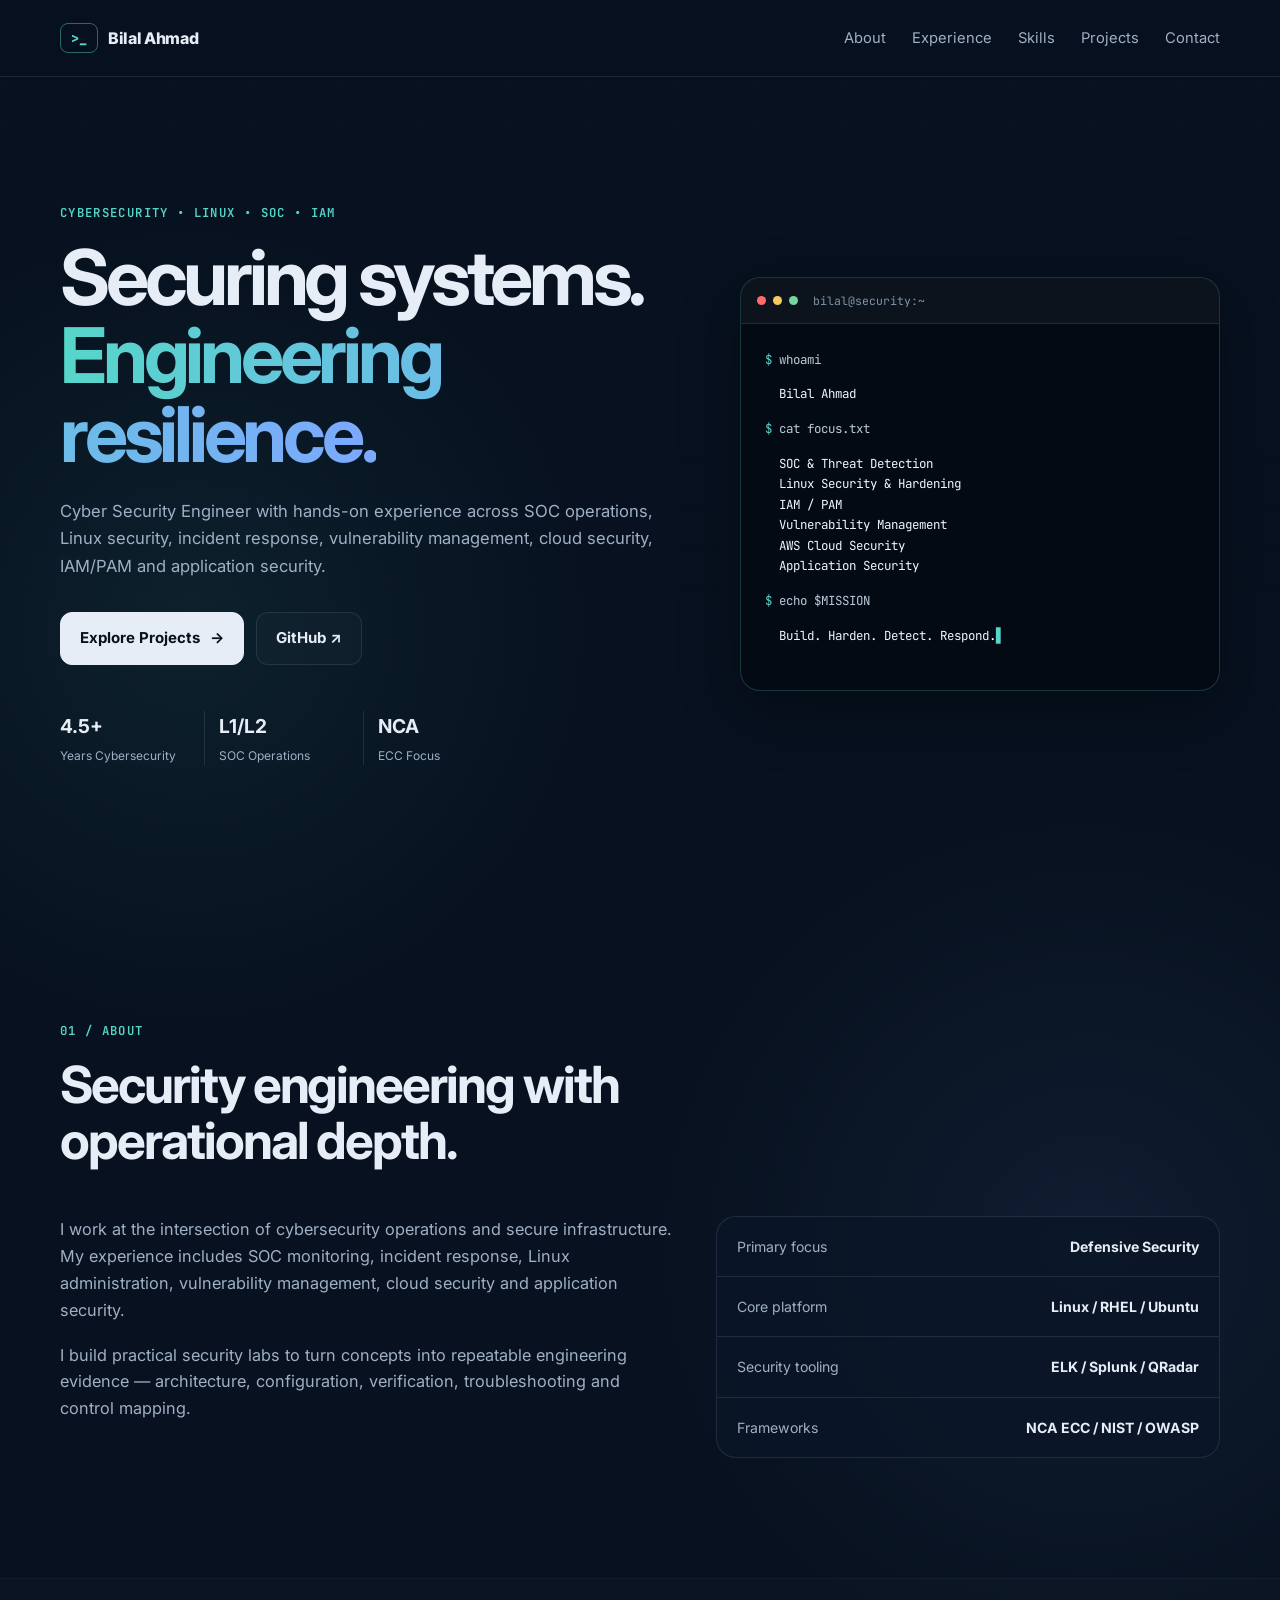
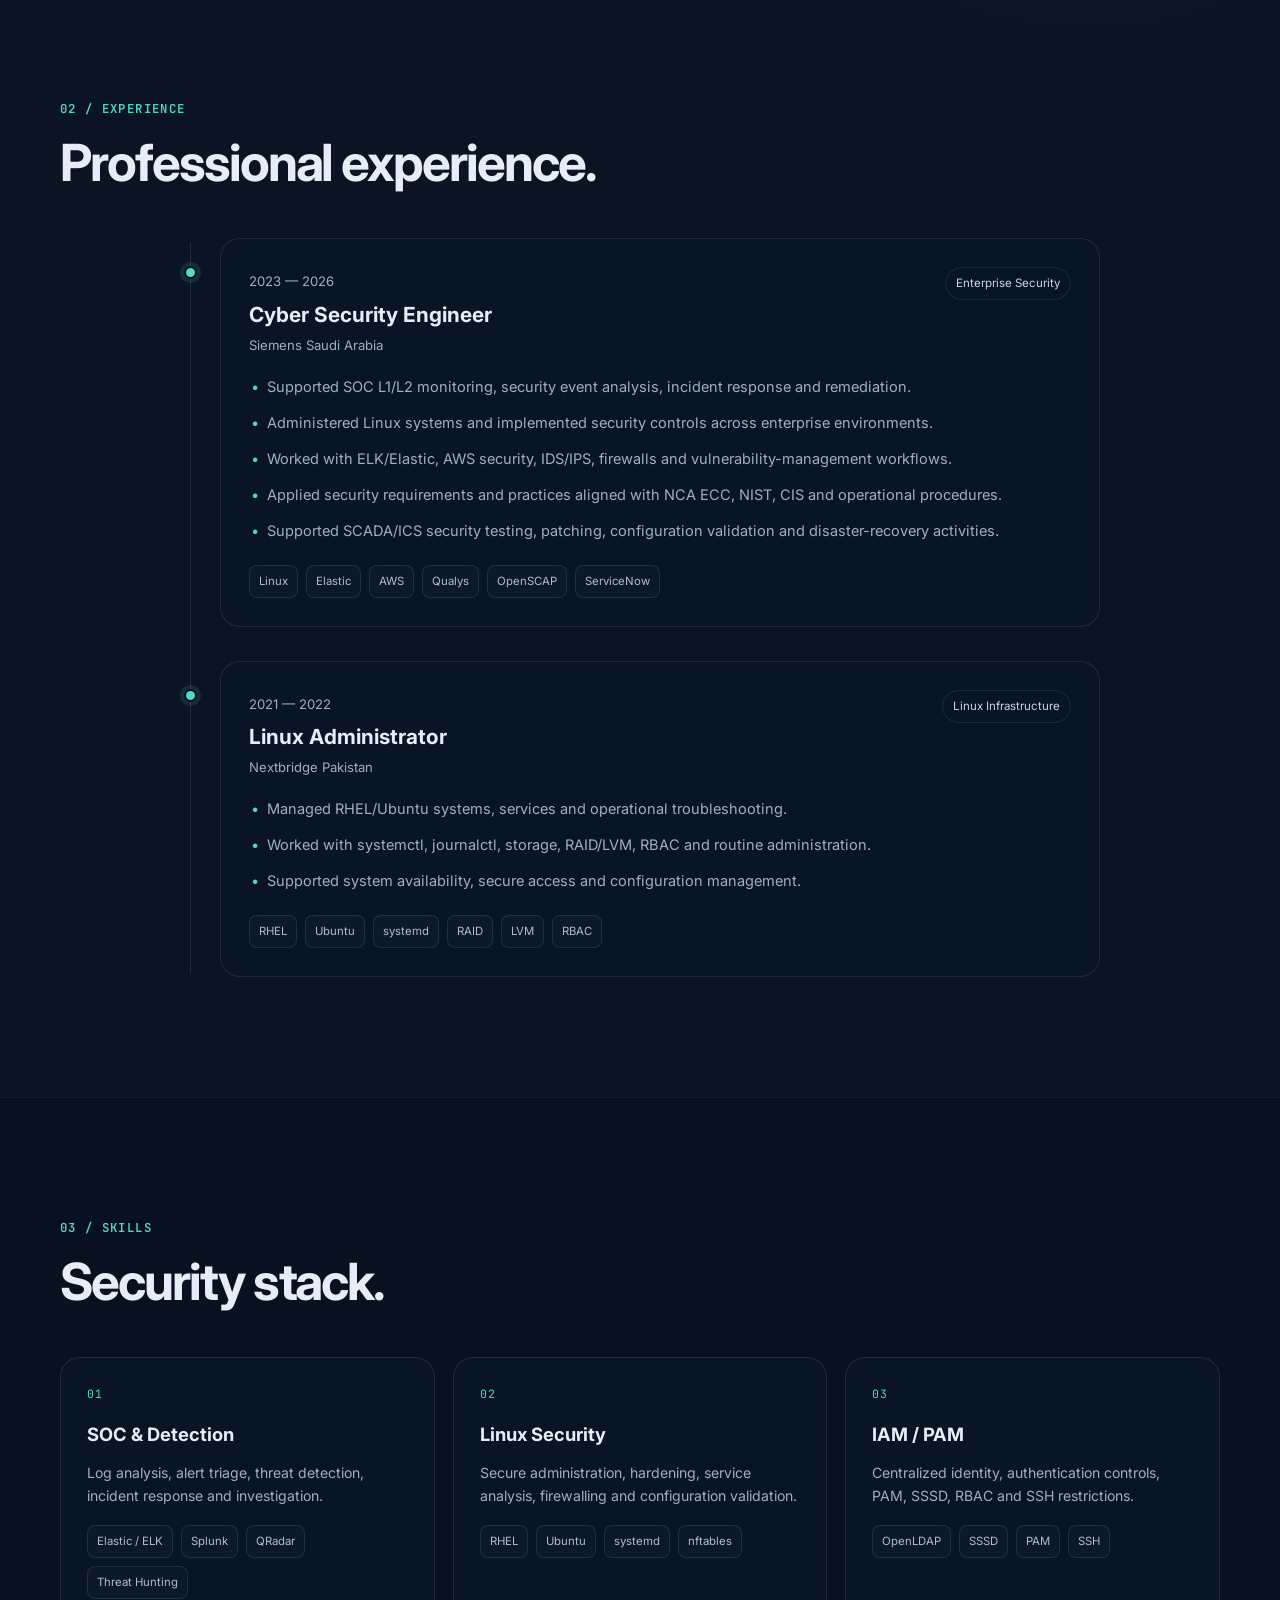
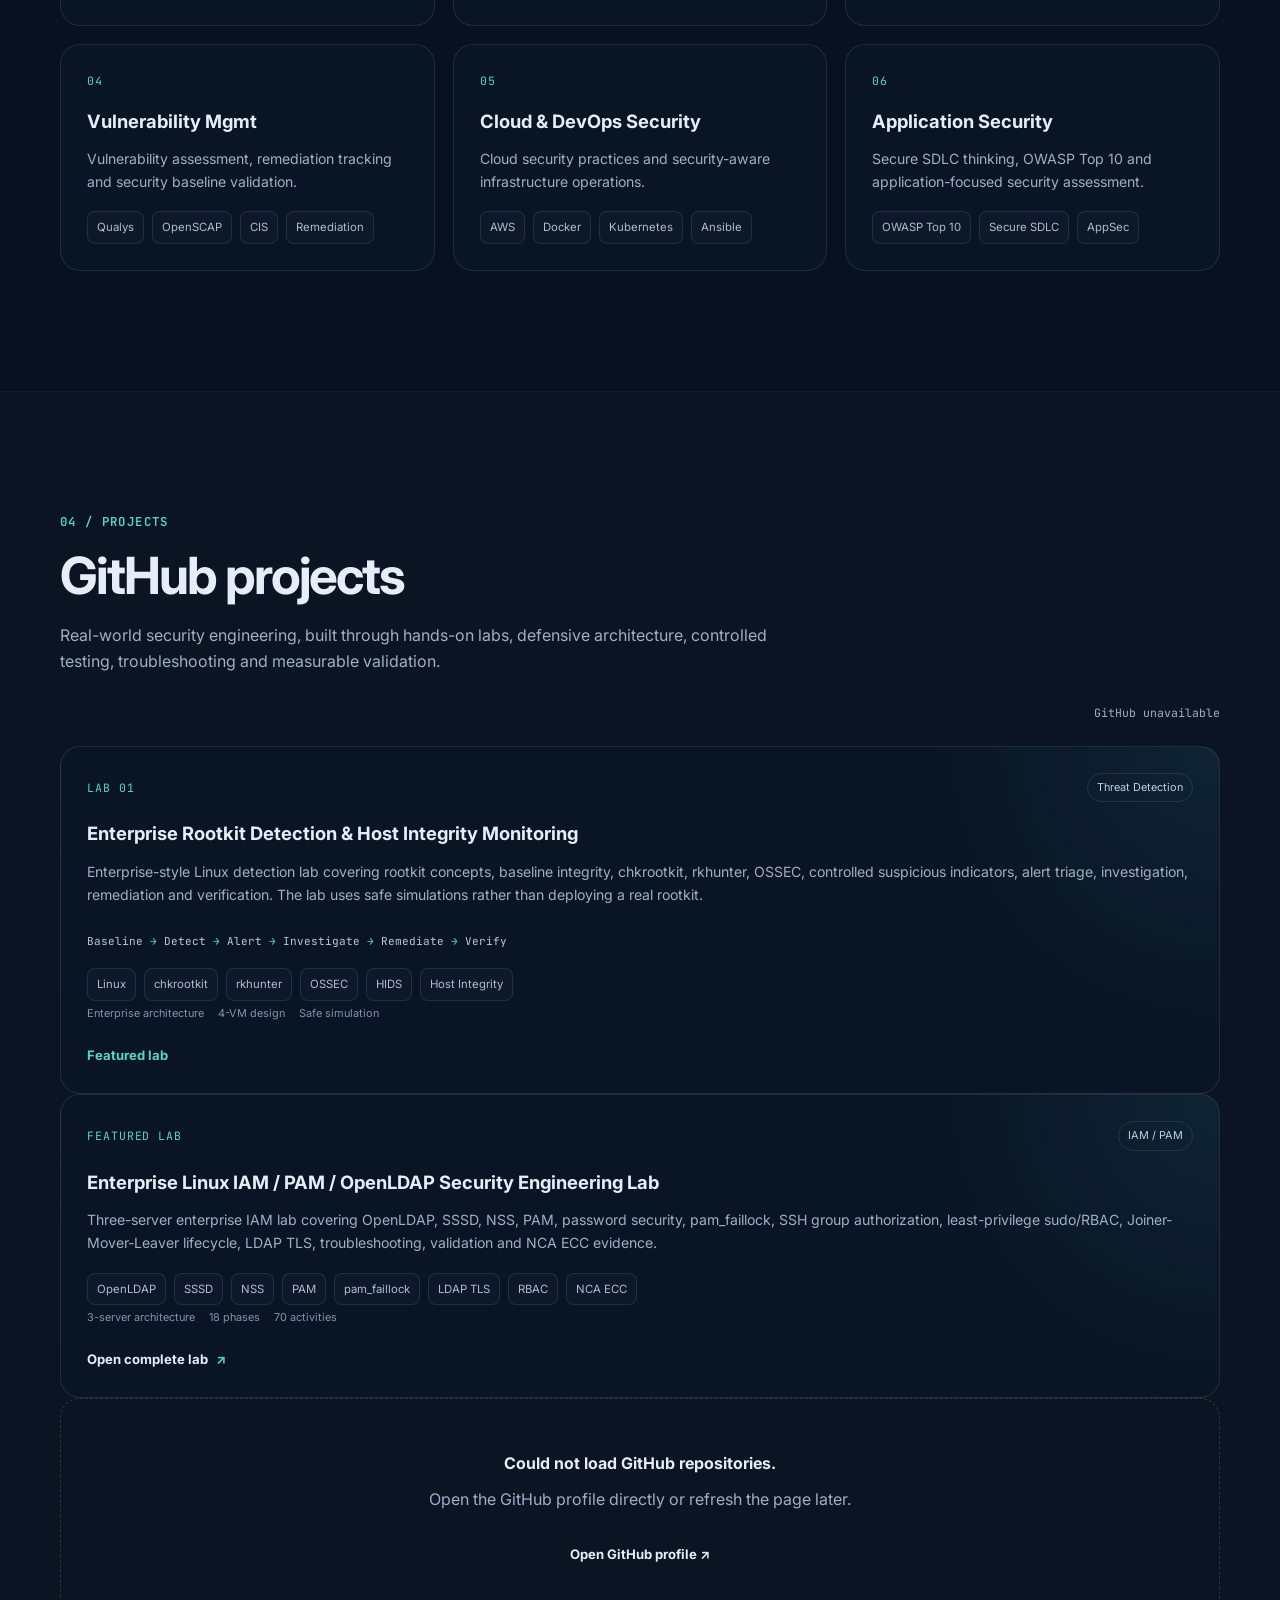
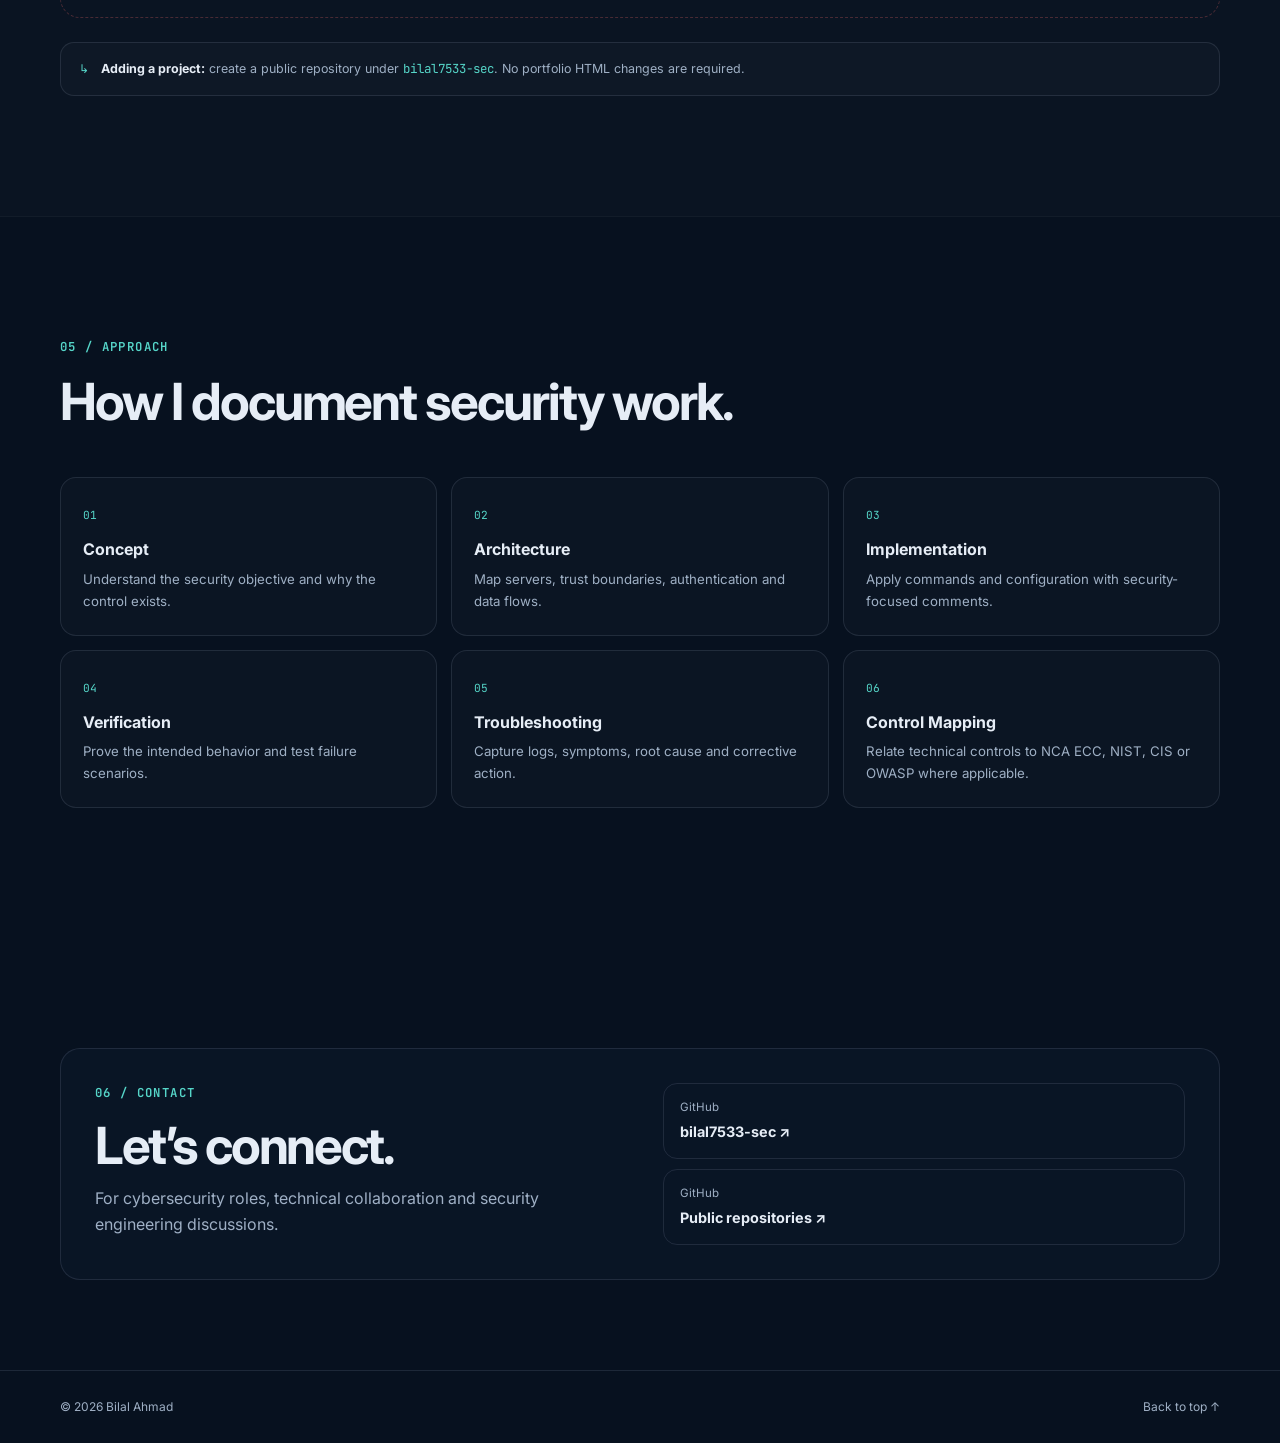
==== index.html @ a2838917 "Improve projects section visitor-facing copy" ====
<!DOCTYPE html>
<html lang="en">
<head>
  <meta charset="UTF-8" />
  <meta name="viewport" content="width=device-width, initial-scale=1.0" />
  <meta name="description" content="Bilal Ahmad — Cyber Security Engineer, SOC Analyst and Application Security Analyst portfolio." />
  <meta name="theme-color" content="#07111f" />
  <title>Bilal Ahmad | Cyber Security Portfolio</title>

  <link rel="preconnect" href="https://fonts.googleapis.com" />
  <link rel="preconnect" href="https://fonts.gstatic.com" crossorigin />
  <link href="https://fonts.googleapis.com/css2?family=Inter:wght@400;500;600;700;800&family=JetBrains+Mono:wght@500;600&display=swap" rel="stylesheet" />

  <link rel="stylesheet" href="style.css" />
</head>
<body>
  <div class="bg-grid" aria-hidden="true"></div>

  <header class="site-header" id="top">
    <nav class="container nav" aria-label="Main navigation">
      <a class="brand" href="#home" aria-label="Bilal Ahmad home">
        <span class="brand-mark">&gt;_</span>
        <span>Bilal Ahmad</span>
      </a>

      <button class="menu-toggle" type="button" aria-label="Toggle navigation" aria-expanded="false">
        <span></span><span></span><span></span>
      </button>

      <div class="nav-links" id="navLinks">
        <a href="#about">About</a>
        <a href="#experience">Experience</a>
        <a href="#skills">Skills</a>
        <a href="#projects">Projects</a>
        <a href="#contact">Contact</a>
      </div>
    </nav>
  </header>

  <main>
    <section class="hero container" id="home">
      <div class="hero-copy reveal">
        <p class="eyebrow">CYBERSECURITY • LINUX • SOC • IAM</p>
        <h1>Securing systems.<br><span>Engineering resilience.</span></h1>
        <p class="hero-text">
          Cyber Security Engineer with hands-on experience across SOC operations,
          Linux security, incident response, vulnerability management, cloud security,
          IAM/PAM and application security.
        </p>

        <div class="hero-actions">
          <a class="btn btn-primary" href="#projects">Explore Projects <span>→</span></a>
          <a class="btn btn-secondary" href="https://github.com/bilal7533-sec" target="_blank" rel="noreferrer">GitHub ↗</a>
        </div>

        <div class="stats">
          <div class="stat">
            <strong>4.5+</strong>
            <span>Years Cybersecurity</span>
          </div>
          <div class="stat">
            <strong>L1/L2</strong>
            <span>SOC Operations</span>
          </div>
          <div class="stat">
            <strong>NCA</strong>
            <span>ECC Focus</span>
          </div>
        </div>
      </div>

      <div class="terminal-card reveal" aria-label="Cybersecurity profile terminal">
        <div class="terminal-bar">
          <span class="dot dot-red"></span>
          <span class="dot dot-yellow"></span>
          <span class="dot dot-green"></span>
          <span class="terminal-title">bilal@security:~</span>
        </div>
        <div class="terminal-body">
          <p><span class="prompt">$</span> whoami</p>
          <p class="command-output">Bilal Ahmad</p>

          <p><span class="prompt">$</span> cat focus.txt</p>
          <p class="command-output">
            SOC &amp; Threat Detection<br />
            Linux Security &amp; Hardening<br />
            IAM / PAM<br />
            Vulnerability Management<br />
            AWS Cloud Security<br />
            Application Security
          </p>

          <p><span class="prompt">$</span> echo $MISSION</p>
          <p class="command-output">Build. Harden. Detect. Respond.<span class="cursor">▋</span></p>
        </div>
      </div>
    </section>

    <section class="section container" id="about">
      <div class="section-heading reveal">
        <p class="eyebrow">01 / ABOUT</p>
        <h2>Security engineering with operational depth.</h2>
      </div>

      <div class="about-grid reveal">
        <div class="about-copy">
          <p>
            I work at the intersection of cybersecurity operations and secure infrastructure.
            My experience includes SOC monitoring, incident response, Linux administration,
            vulnerability management, cloud security and application security.
          </p>
          <p>
            I build practical security labs to turn concepts into repeatable engineering
            evidence — architecture, configuration, verification, troubleshooting and control mapping.
          </p>
        </div>

        <div class="about-panel">
          <div class="panel-row"><span>Primary focus</span><strong>Defensive Security</strong></div>
          <div class="panel-row"><span>Core platform</span><strong>Linux / RHEL / Ubuntu</strong></div>
          <div class="panel-row"><span>Security tooling</span><strong>ELK / Splunk / QRadar</strong></div>
          <div class="panel-row"><span>Frameworks</span><strong>NCA ECC / NIST / OWASP</strong></div>
        </div>
      </div>
    </section>

    <section class="section section-alt" id="experience">
      <div class="container">
        <div class="section-heading reveal">
          <p class="eyebrow">02 / EXPERIENCE</p>
          <h2>Professional experience.</h2>
        </div>

        <div class="timeline">
          <article class="timeline-item reveal">
            <div class="timeline-dot"></div>
            <div class="timeline-card">
              <div class="timeline-top">
                <div>
                  <span class="timeline-date">2023 — 2026</span>
                  <h3>Cyber Security Engineer</h3>
                  <p class="company">Siemens Saudi Arabia</p>
                </div>
                <span class="tag">Enterprise Security</span>
              </div>
              <ul class="clean-list">
                <li>Supported SOC L1/L2 monitoring, security event analysis, incident response and remediation.</li>
                <li>Administered Linux systems and implemented security controls across enterprise environments.</li>
                <li>Worked with ELK/Elastic, AWS security, IDS/IPS, firewalls and vulnerability-management workflows.</li>
                <li>Applied security requirements and practices aligned with NCA ECC, NIST, CIS and operational procedures.</li>
                <li>Supported SCADA/ICS security testing, patching, configuration validation and disaster-recovery activities.</li>
              </ul>
              <div class="tech-row">
                <span>Linux</span><span>Elastic</span><span>AWS</span><span>Qualys</span><span>OpenSCAP</span><span>ServiceNow</span>
              </div>
            </div>
          </article>

          <article class="timeline-item reveal">
            <div class="timeline-dot"></div>
            <div class="timeline-card">
              <div class="timeline-top">
                <div>
                  <span class="timeline-date">2021 — 2022</span>
                  <h3>Linux Administrator</h3>
                  <p class="company">Nextbridge Pakistan</p>
                </div>
                <span class="tag">Linux Infrastructure</span>
              </div>
              <ul class="clean-list">
                <li>Managed RHEL/Ubuntu systems, services and operational troubleshooting.</li>
                <li>Worked with systemctl, journalctl, storage, RAID/LVM, RBAC and routine administration.</li>
                <li>Supported system availability, secure access and configuration management.</li>
              </ul>
              <div class="tech-row">
                <span>RHEL</span><span>Ubuntu</span><span>systemd</span><span>RAID</span><span>LVM</span><span>RBAC</span>
              </div>
            </div>
          </article>
        </div>
      </div>
    </section>

    <section class="section container" id="skills">
      <div class="section-heading reveal">
        <p class="eyebrow">03 / SKILLS</p>
        <h2>Security stack.</h2>
      </div>

      <div class="skills-grid">
        <article class="skill-card reveal">
          <div class="skill-icon">01</div>
          <h3>SOC &amp; Detection</h3>
          <p>Log analysis, alert triage, threat detection, incident response and investigation.</p>
          <div class="tag-list"><span>Elastic / ELK</span><span>Splunk</span><span>QRadar</span><span>Threat Hunting</span></div>
        </article>

        <article class="skill-card reveal">
          <div class="skill-icon">02</div>
          <h3>Linux Security</h3>
          <p>Secure administration, hardening, service analysis, firewalling and configuration validation.</p>
          <div class="tag-list"><span>RHEL</span><span>Ubuntu</span><span>systemd</span><span>nftables</span></div>
        </article>

        <article class="skill-card reveal">
          <div class="skill-icon">03</div>
          <h3>IAM / PAM</h3>
          <p>Centralized identity, authentication controls, PAM, SSSD, RBAC and SSH restrictions.</p>
          <div class="tag-list"><span>OpenLDAP</span><span>SSSD</span><span>PAM</span><span>SSH</span></div>
        </article>

        <article class="skill-card reveal">
          <div class="skill-icon">04</div>
          <h3>Vulnerability Mgmt</h3>
          <p>Vulnerability assessment, remediation tracking and security baseline validation.</p>
          <div class="tag-list"><span>Qualys</span><span>OpenSCAP</span><span>CIS</span><span>Remediation</span></div>
        </article>

        <article class="skill-card reveal">
          <div class="skill-icon">05</div>
          <h3>Cloud &amp; DevOps Security</h3>
          <p>Cloud security practices and security-aware infrastructure operations.</p>
          <div class="tag-list"><span>AWS</span><span>Docker</span><span>Kubernetes</span><span>Ansible</span></div>
        </article>

        <article class="skill-card reveal">
          <div class="skill-icon">06</div>
          <h3>Application Security</h3>
          <p>Secure SDLC thinking, OWASP Top 10 and application-focused security assessment.</p>
          <div class="tag-list"><span>OWASP Top 10</span><span>Secure SDLC</span><span>AppSec</span></div>
        </article>
      </div>
    </section>

    <section class="section section-alt" id="projects">
      <div class="container">
        <div class="section-heading reveal">
          <p class="eyebrow">04 / PROJECTS</p>
          <h2>GitHub projects</h2>
          <p class="section-subtitle">
            Real-world security engineering, built through hands-on labs, defensive architecture,
            controlled testing, troubleshooting and measurable validation.
          </p>
        </div>

        <div class="project-controls reveal" aria-label="Project filters">
          <div id="project-filters" class="project-filters"></div>
          <span id="project-count" class="project-count">Loading projects…</span>
        </div>

        <article class="project-card featured reveal visible">
          <div class="project-top">
            <span class="project-number">LAB 01</span>
            <span class="status">Threat Detection</span>
          </div>
          <h3>Enterprise Rootkit Detection &amp; Host Integrity Monitoring</h3>
          <p>
            Enterprise-style Linux detection lab covering rootkit concepts, baseline integrity,
            chkrootkit, rkhunter, OSSEC, controlled suspicious indicators, alert triage,
            investigation, remediation and verification. The lab uses safe simulations rather
            than deploying a real rootkit.
          </p>
          <div class="project-flow">
            <span>Baseline</span><b>→</b><span>Detect</span><b>→</b><span>Alert</span><b>→</b><span>Investigate</span><b>→</b><span>Remediate</span><b>→</b><span>Verify</span>
          </div>
          <div class="tag-list">
            <span>Linux</span><span>chkrootkit</span><span>rkhunter</span><span>OSSEC</span><span>HIDS</span><span>Host Integrity</span>
          </div>
          <div class="project-meta">
            <span>Enterprise architecture</span>
            <span>4-VM design</span>
            <span>Safe simulation</span>
          </div>
          <div class="project-link">
            <span>Featured lab</span>
          </div>
        </article>

        <article id="project-enterprise-ldap-pam-security-lab" class="project-card featured reveal">
          <div class="project-top">
            <span class="project-number">FEATURED LAB</span>
            <span class="status">IAM / PAM</span>
          </div>
          <h3>Enterprise Linux IAM / PAM / OpenLDAP Security Engineering Lab</h3>
          <p>
            Three-server enterprise IAM lab covering OpenLDAP, SSSD, NSS, PAM, password security,
            pam_faillock, SSH group authorization, least-privilege sudo/RBAC, Joiner-Mover-Leaver
            lifecycle, LDAP TLS, troubleshooting, validation and NCA ECC evidence.
          </p>
          <div class="tag-list">
            <span>OpenLDAP</span><span>SSSD</span><span>NSS</span><span>PAM</span>
            <span>pam_faillock</span><span>LDAP TLS</span><span>RBAC</span><span>NCA ECC</span>
          </div>
          <div class="project-meta">
            <span>3-server architecture</span>
            <span>18 phases</span>
            <span>70 activities</span>
          </div>
          <a class="project-link" href="projects/enterprise-ldap-pam-security-lab/web/">
            Open complete lab <span>↗</span>
          </a>
        </article>

        <div id="project-grid" class="projects-grid" aria-live="polite">
          <div class="project-state">
            <span class="loader" aria-hidden="true"></span>
            <p>Loading GitHub repositories…</p>
          </div>
        </div>

        <div class="project-note reveal">
          <span class="note-icon">↳</span>
          <p><strong>Adding a project:</strong> create a public repository under <code>bilal7533-sec</code>.
          No portfolio HTML changes are required.</p>
        </div>
      </div>
    </section>

    <section class="section container" id="methodology">
      <div class="section-heading reveal">
        <p class="eyebrow">05 / APPROACH</p>
        <h2>How I document security work.</h2>
      </div>

      <div class="method-grid reveal">
        <div class="method-step"><span>01</span><strong>Concept</strong><p>Understand the security objective and why the control exists.</p></div>
        <div class="method-step"><span>02</span><strong>Architecture</strong><p>Map servers, trust boundaries, authentication and data flows.</p></div>
        <div class="method-step"><span>03</span><strong>Implementation</strong><p>Apply commands and configuration with security-focused comments.</p></div>
        <div class="method-step"><span>04</span><strong>Verification</strong><p>Prove the intended behavior and test failure scenarios.</p></div>
        <div class="method-step"><span>05</span><strong>Troubleshooting</strong><p>Capture logs, symptoms, root cause and corrective action.</p></div>
        <div class="method-step"><span>06</span><strong>Control Mapping</strong><p>Relate technical controls to NCA ECC, NIST, CIS or OWASP where applicable.</p></div>
      </div>
    </section>

    <section class="section contact-section" id="contact">
      <div class="container contact-card reveal">
        <div>
          <p class="eyebrow">06 / CONTACT</p>
          <h2>Let’s connect.</h2>
          <p>For cybersecurity roles, technical collaboration and security engineering discussions.</p>
        </div>

        <div class="contact-links">
          <a href="https://github.com/bilal7533-sec" target="_blank" rel="noreferrer">
            <span>GitHub</span><strong>bilal7533-sec ↗</strong>
          </a>
          <a href="https://github.com/bilal7533-sec" target="_blank" rel="noreferrer">
            <span>GitHub</span><strong>Public repositories ↗</strong>
          </a>
        </div>
      </div>
    </section>
  </main>

  <footer class="footer">
    <div class="container footer-inner">
      <span>© <span id="year"></span> Bilal Ahmad</span>
      <a href="#top">Back to top ↑</a>
    </div>
  </footer>

  <script src="portfolio-projects.js"></script>
  <script src="script.js"></script>
</body>
</html>
---- style.css ----
/* =========================================================
   Bilal Ahmad — Cybersecurity Portfolio
   Responsive styles
   ========================================================= */

:root {
  --bg: #07111f;
  --bg-soft: #0a1728;
  --panel: rgba(10, 23, 40, 0.82);
  --panel-solid: #0d1a2b;
  --line: rgba(148, 163, 184, 0.16);
  --text: #e6edf6;
  --muted: #9fb0c5;
  --accent: #56d6c9;
  --accent-2: #7da8ff;
  --danger: #ff6b6b;
  --warning: #f4c95d;
  --success: #74d69a;
  --radius: 20px;
  --container: 1160px;
  --shadow: 0 20px 60px rgba(0, 0, 0, 0.32);
}

* { box-sizing: border-box; margin: 0; padding: 0; }

html {
  scroll-behavior: smooth;
  scroll-padding-top: 84px;
}

body {
  font-family: "Inter", sans-serif;
  color: var(--text);
  background:
    radial-gradient(circle at 15% 10%, rgba(86, 214, 201, 0.08), transparent 25rem),
    radial-gradient(circle at 85% 20%, rgba(125, 168, 255, 0.08), transparent 27rem),
    var(--bg);
  line-height: 1.65;
  min-height: 100vh;
}

a { color: inherit; text-decoration: none; }

button, a { -webkit-tap-highlight-color: transparent; }

.container {
  width: min(calc(100% - 40px), var(--container));
  margin-inline: auto;
}

.bg-grid {
  position: fixed;
  inset: 0;
  z-index: -1;
  pointer-events: none;
  opacity: 0.25;
  background-image:
    linear-gradient(rgba(148, 163, 184, 0.055) 1px, transparent 1px),
    linear-gradient(90deg, rgba(148, 163, 184, 0.055) 1px, transparent 1px);
  background-size: 42px 42px;
  mask-image: linear-gradient(to bottom, black, transparent 88%);
}

.site-header {
  position: sticky;
  top: 0;
  z-index: 100;
  backdrop-filter: blur(18px);
  -webkit-backdrop-filter: blur(18px);
  background: rgba(7, 17, 31, 0.78);
  border-bottom: 1px solid var(--line);
}

.nav {
  min-height: 76px;
  display: flex;
  align-items: center;
  justify-content: space-between;
  gap: 28px;
}

.brand {
  display: inline-flex;
  align-items: center;
  gap: 10px;
  font-weight: 800;
  letter-spacing: -0.02em;
}

.brand-mark {
  font-family: "JetBrains Mono", monospace;
  display: inline-grid;
  place-items: center;
  width: 38px;
  height: 30px;
  border: 1px solid rgba(86, 214, 201, 0.45);
  color: var(--accent);
  border-radius: 8px;
  font-size: 0.85rem;
}

.nav-links {
  display: flex;
  align-items: center;
  gap: 26px;
}

.nav-links a {
  color: var(--muted);
  font-size: 0.92rem;
  transition: color 180ms ease;
}

.nav-links a:hover,
.nav-links a.active {
  color: var(--text);
}

.menu-toggle {
  display: none;
  border: 1px solid var(--line);
  background: transparent;
  padding: 8px;
  border-radius: 10px;
  cursor: pointer;
}

.menu-toggle span {
  width: 22px;
  height: 2px;
  display: block;
  background: var(--text);
  margin: 4px;
}

.hero {
  min-height: calc(100vh - 76px);
  display: grid;
  grid-template-columns: 1.12fr 0.88fr;
  align-items: center;
  gap: 70px;
  padding-top: 70px;
  padding-bottom: 80px;
}

.eyebrow {
  font-family: "JetBrains Mono", monospace;
  color: var(--accent);
  font-size: 0.77rem;
  font-weight: 600;
  letter-spacing: 0.11em;
  margin-bottom: 16px;
}

.hero h1 {
  font-size: clamp(3rem, 6vw, 5.5rem);
  line-height: 1.02;
  letter-spacing: -0.055em;
  max-width: 760px;
}

.hero h1 span {
  background: linear-gradient(90deg, var(--accent), var(--accent-2));
  -webkit-background-clip: text;
  background-clip: text;
  color: transparent;
}

.hero-text {
  margin-top: 24px;
  max-width: 700px;
  color: var(--muted);
  font-size: 1.04rem;
}

.hero-actions {
  display: flex;
  gap: 12px;
  margin-top: 32px;
  flex-wrap: wrap;
}

.btn {
  display: inline-flex;
  align-items: center;
  gap: 10px;
  padding: 13px 19px;
  border-radius: 12px;
  font-weight: 700;
  font-size: 0.94rem;
  border: 1px solid var(--line);
  transition: transform 180ms ease, border-color 180ms ease, background 180ms ease;
}

.btn:hover { transform: translateY(-2px); }

.btn-primary {
  background: var(--text);
  color: #07111f;
  border-color: var(--text);
}

.btn-secondary {
  background: rgba(255,255,255,0.02);
}

.stats {
  display: flex;
  flex-wrap: wrap;
  gap: 14px;
  margin-top: 46px;
}

.stat {
  min-width: 145px;
  padding-right: 18px;
  border-right: 1px solid var(--line);
}

.stat:last-child { border-right: 0; }

.stat strong {
  display: block;
  font-size: 1.2rem;
  color: var(--text);
}

.stat span {
  display: block;
  color: var(--muted);
  font-size: 0.75rem;
  margin-top: 3px;
}

.terminal-card {
  border: 1px solid rgba(86, 214, 201, 0.22);
  background: rgba(3, 10, 19, 0.78);
  border-radius: var(--radius);
  box-shadow: var(--shadow);
  overflow: hidden;
  transform: perspective(1200px) rotateY(-3deg);
}

.terminal-bar {
  min-height: 46px;
  display: flex;
  align-items: center;
  gap: 7px;
  padding: 0 16px;
  background: rgba(255,255,255,0.035);
  border-bottom: 1px solid var(--line);
}

.dot { width: 9px; height: 9px; border-radius: 50%; display: block; }
.dot-red { background: var(--danger); }
.dot-yellow { background: var(--warning); }
.dot-green { background: var(--success); }

.terminal-title {
  margin-left: 8px;
  color: #7f92a9;
  font-size: 0.72rem;
  font-family: "JetBrains Mono", monospace;
}

.terminal-body {
  padding: 26px 24px 30px;
  font-family: "JetBrains Mono", monospace;
  font-size: 0.78rem;
}

.terminal-body p { margin-bottom: 14px; color: #bbcad9; }
.prompt { color: var(--accent); }
.command-output { color: #eef7ff !important; padding-left: 14px; }

.cursor {
  color: var(--accent);
  animation: blink 1s steps(1, start) infinite;
}

@keyframes blink { 50% { opacity: 0; } }

.section {
  padding-top: 120px;
  padding-bottom: 120px;
}

.section-alt {
  background: rgba(255,255,255,0.014);
  border-top: 1px solid rgba(255,255,255,0.03);
  border-bottom: 1px solid rgba(255,255,255,0.03);
}

.section-heading {
  max-width: 780px;
  margin-bottom: 48px;
}

.section-heading h2 {
  font-size: clamp(2rem, 4vw, 3.2rem);
  line-height: 1.08;
  letter-spacing: -0.04em;
}

.section-subtitle {
  margin-top: 18px;
  color: var(--muted);
  max-width: 720px;
}

.about-grid {
  display: grid;
  grid-template-columns: 1.1fr 0.9fr;
  gap: 40px;
  align-items: start;
}

.about-copy p {
  color: var(--muted);
  font-size: 1.02rem;
  margin-bottom: 18px;
}

.about-panel,
.timeline-card,
.skill-card,
.project-card,
.contact-card {
  border: 1px solid var(--line);
  background: var(--panel);
  border-radius: var(--radius);
}

.about-panel { overflow: hidden; }

.panel-row {
  display: flex;
  justify-content: space-between;
  gap: 24px;
  padding: 18px 20px;
  border-bottom: 1px solid var(--line);
  font-size: 0.88rem;
}

.panel-row:last-child { border-bottom: 0; }
.panel-row span { color: var(--muted); }
.panel-row strong { text-align: right; }

.timeline {
  position: relative;
  max-width: 920px;
  margin: 0 auto;
}

.timeline::before {
  content: "";
  position: absolute;
  left: 10px;
  top: 4px;
  bottom: 4px;
  width: 1px;
  background: var(--line);
}

.timeline-item {
  position: relative;
  padding-left: 40px;
  margin-bottom: 34px;
}

.timeline-item:last-child { margin-bottom: 0; }

.timeline-dot {
  position: absolute;
  left: 4px;
  top: 28px;
  width: 13px;
  height: 13px;
  border-radius: 50%;
  border: 2px solid var(--bg);
  background: var(--accent);
  box-shadow: 0 0 0 4px rgba(86,214,201,0.13);
}

.timeline-card { padding: 28px; }

.timeline-top {
  display: flex;
  justify-content: space-between;
  gap: 24px;
  align-items: flex-start;
  margin-bottom: 18px;
}

.timeline-date,
.company {
  color: var(--muted);
  font-size: 0.82rem;
}

.timeline-card h3 { font-size: 1.3rem; margin-top: 4px; }
.company { margin-top: 3px; }

.tag {
  border: 1px solid var(--line);
  color: #c9d6e6;
  padding: 6px 10px;
  border-radius: 999px;
  font-size: 0.72rem;
  white-space: nowrap;
}

.clean-list {
  list-style: none;
  color: var(--muted);
  display: grid;
  gap: 12px;
  font-size: 0.91rem;
}

.clean-list li {
  position: relative;
  padding-left: 18px;
}

.clean-list li::before {
  content: "•";
  position: absolute;
  left: 2px;
  color: var(--accent);
}

.tech-row,
.tag-list {
  display: flex;
  gap: 8px;
  flex-wrap: wrap;
}

.tech-row { margin-top: 22px; }

.tech-row span,
.tag-list span {
  border: 1px solid var(--line);
  color: #aebed0;
  background: rgba(255,255,255,0.02);
  padding: 6px 9px;
  border-radius: 8px;
  font-size: 0.71rem;
}

.skills-grid,
.projects-grid {
  display: grid;
  grid-template-columns: repeat(3, 1fr);
  gap: 18px;
}

.skill-card,
.project-card {
  padding: 26px;
  transition: transform 180ms ease, border-color 180ms ease;
}

.skill-card:hover,
.project-card:hover {
  transform: translateY(-4px);
  border-color: rgba(86,214,201,0.34);
}

.skill-icon,
.project-number {
  font-family: "JetBrains Mono", monospace;
  color: var(--accent);
  font-size: 0.72rem;
  letter-spacing: 0.08em;
}

.skill-card h3,
.project-card h3 {
  font-size: 1.15rem;
  margin-top: 16px;
}

.skill-card p,
.project-card p {
  color: var(--muted);
  font-size: 0.88rem;
  margin: 11px 0 18px;
}

.project-card {
  display: flex;
  flex-direction: column;
  min-height: 300px;
}

.project-card.featured {
  grid-column: span 2;
  background:
    radial-gradient(circle at 100% 0%, rgba(86,214,201,0.08), transparent 18rem),
    var(--panel);
}

.project-top {
  display: flex;
  align-items: center;
  justify-content: space-between;
  gap: 12px;
}

.status {
  color: #bdd0e6;
  border: 1px solid var(--line);
  border-radius: 999px;
  padding: 5px 9px;
  font-size: 0.68rem;
}

.project-flow {
  display: flex;
  gap: 7px;
  align-items: center;
  flex-wrap: wrap;
  margin: 8px 0 18px;
  font-family: "JetBrains Mono", monospace;
  font-size: 0.69rem;
  color: #b8c9dc;
}

.project-flow b { color: var(--accent); font-weight: 500; }

.project-link {
  display: inline-flex;
  align-items: center;
  gap: 8px;
  margin-top: auto;
  padding-top: 22px;
  font-weight: 700;
  font-size: 0.82rem;
  color: var(--text);
}

.project-link span { color: var(--accent); }

.method-grid {
  display: grid;
  grid-template-columns: repeat(3, 1fr);
  gap: 14px;
}

.method-step {
  border: 1px solid var(--line);
  border-radius: 16px;
  padding: 22px;
  background: rgba(255,255,255,0.02);
}

.method-step span {
  font-family: "JetBrains Mono", monospace;
  color: var(--accent);
  font-size: 0.7rem;
}

.method-step strong {
  display: block;
  margin-top: 10px;
}

.method-step p {
  color: var(--muted);
  font-size: 0.83rem;
  margin-top: 6px;
}

.contact-section { padding-bottom: 90px; }

.contact-card {
  padding: 34px;
  display: grid;
  grid-template-columns: 1fr 1fr;
  gap: 46px;
  align-items: start;
}

.contact-card h2 {
  font-size: clamp(2.2rem, 4vw, 3.4rem);
  line-height: 1;
  letter-spacing: -0.045em;
}

.contact-card p:not(.eyebrow) {
  margin-top: 14px;
  color: var(--muted);
}

.contact-links {
  display: grid;
  gap: 10px;
}

.contact-links a {
  border: 1px solid var(--line);
  border-radius: 14px;
  padding: 14px 16px;
  display: flex;
  flex-direction: column;
  gap: 3px;
  transition: background 180ms ease, transform 180ms ease;
}

.contact-links a:hover {
  background: rgba(255,255,255,0.035);
  transform: translateY(-2px);
}

.contact-links span {
  color: var(--muted);
  font-size: 0.72rem;
}

.contact-links strong { font-size: 0.9rem; }

.footer {
  border-top: 1px solid var(--line);
  color: var(--muted);
  font-size: 0.75rem;
}

.footer-inner {
  min-height: 72px;
  display: flex;
  justify-content: space-between;
  align-items: center;
}

.footer a:hover { color: var(--text); }

.reveal {
  opacity: 0;
  transform: translateY(18px);
  transition: opacity 650ms ease, transform 650ms ease;
}

.reveal.visible {
  opacity: 1;
  transform: none;
}

@media (max-width: 980px) {
  .hero {
    grid-template-columns: 1fr;
    gap: 42px;
    min-height: auto;
    padding-top: 70px;
  }

  .terminal-card { max-width: 760px; transform: none; }

  .skills-grid,
  .projects-grid { grid-template-columns: repeat(2, 1fr); }

  .project-card.featured { grid-column: span 2; }

  .method-grid { grid-template-columns: repeat(2, 1fr); }

  .about-grid,
  .contact-card { grid-template-columns: 1fr; }
}

@media (max-width: 720px) {
  .container { width: min(calc(100% - 28px), var(--container)); }

  .nav { min-height: 68px; }

  .menu-toggle { display: block; }

  .nav-links {
    position: absolute;
    top: 68px;
    left: 14px;
    right: 14px;
    padding: 12px;
    background: rgba(7,17,31,0.96);
    border: 1px solid var(--line);
    border-radius: 16px;
    display: none;
    flex-direction: column;
    align-items: stretch;
  }

  .nav-links.open { display: flex; }

  .nav-links a { padding: 10px 12px; border-radius: 10px; }
  .nav-links a:hover { background: rgba(255,255,255,0.03); }

  .hero { padding-top: 56px; padding-bottom: 70px; }

  .hero h1 { font-size: clamp(2.75rem, 14vw, 4.15rem); }

  .section { padding-top: 88px; padding-bottom: 88px; }

  .skills-grid,
  .projects-grid,
  .method-grid { grid-template-columns: 1fr; }

  .project-card.featured { grid-column: auto; }

  .timeline-item { padding-left: 28px; }
  .timeline::before { left: 7px; }
  .timeline-dot { left: 1px; }

  .timeline-top {
    flex-direction: column;
    gap: 12px;
  }

  .tag { align-self: flex-start; }

  .contact-card { padding: 24px; }

  .footer-inner {
    min-height: 64px;
    gap: 16px;
  }
}

@media (max-width: 480px) {
  .hero-actions { flex-direction: column; align-items: stretch; }
  .btn { justify-content: center; }
  .stats { gap: 10px; }
  .stat { min-width: 110px; }
  .stat:nth-child(2) { border-right: 0; }
  .terminal-body { font-size: 0.72rem; padding: 22px 16px; }
}

/* =========================================================
   Automatic GitHub Projects
   ========================================================= */

.project-controls {
  display: flex;
  align-items: center;
  justify-content: space-between;
  gap: 18px;
  margin: -20px 0 24px;
  flex-wrap: wrap;
}

.project-filters {
  display: flex;
  gap: 8px;
  flex-wrap: wrap;
}

.filter-btn {
  border: 1px solid var(--line);
  color: var(--muted);
  background: rgba(255,255,255,0.02);
  border-radius: 999px;
  padding: 8px 12px;
  font: inherit;
  font-size: 0.72rem;
  cursor: pointer;
  transition: color 180ms ease, border-color 180ms ease, background 180ms ease;
}

.filter-btn:hover,
.filter-btn.active {
  color: var(--text);
  border-color: rgba(86,214,201,0.45);
  background: rgba(86,214,201,0.08);
}

.project-count {
  color: var(--muted);
  font-family: "JetBrains Mono", monospace;
  font-size: 0.72rem;
}

.project-meta {
  display: flex;
  gap: 14px;
  flex-wrap: wrap;
  color: #8295aa;
  font-size: 0.68rem;
  margin-top: 4px;
}

.project-state {
  grid-column: 1 / -1;
  min-height: 220px;
  display: grid;
  place-items: center;
  align-content: center;
  gap: 10px;
  border: 1px dashed var(--line);
  border-radius: var(--radius);
  color: var(--muted);
  text-align: center;
  padding: 30px;
}

.project-state strong {
  color: var(--text);
}

.project-error {
  border-color: rgba(255,107,107,0.25);
}

.project-note {
  display: flex;
  align-items: flex-start;
  gap: 12px;
  margin-top: 24px;
  padding: 16px 18px;
  border: 1px solid var(--line);
  border-radius: 14px;
  color: var(--muted);
  background: rgba(255,255,255,0.018);
  font-size: 0.78rem;
}

.project-note strong {
  color: var(--text);
}

.project-note code {
  color: var(--accent);
  font-family: "JetBrains Mono", monospace;
}

.note-icon {
  color: var(--accent);
  font-family: "JetBrains Mono", monospace;
}

.loader {
  width: 26px;
  height: 26px;
  border: 2px solid var(--line);
  border-top-color: var(--accent);
  border-radius: 50%;
  animation: spin 700ms linear infinite;
}

@keyframes spin {
  to { transform: rotate(360deg); }
}

@media (max-width: 720px) {
  .project-controls {
    align-items: flex-start;
    flex-direction: column;
  }

  .project-filters {
    width: 100%;
  }
}

.project-card.return-highlight {
  border-color: rgba(86,214,201,0.75);
  box-shadow: 0 0 0 3px rgba(86,214,201,0.08), 0 20px 60px rgba(0,0,0,0.32);
}

#project-enterprise-ldap-pam-security-lab {
  scroll-margin-top: 100px;
}

#project-enterprise-ldap-pam-security-lab:target {
  border-color: rgba(86,214,201,0.75);
  box-shadow: 0 0 0 3px rgba(86,214,201,0.08), 0 20px 60px rgba(0,0,0,0.32);
}
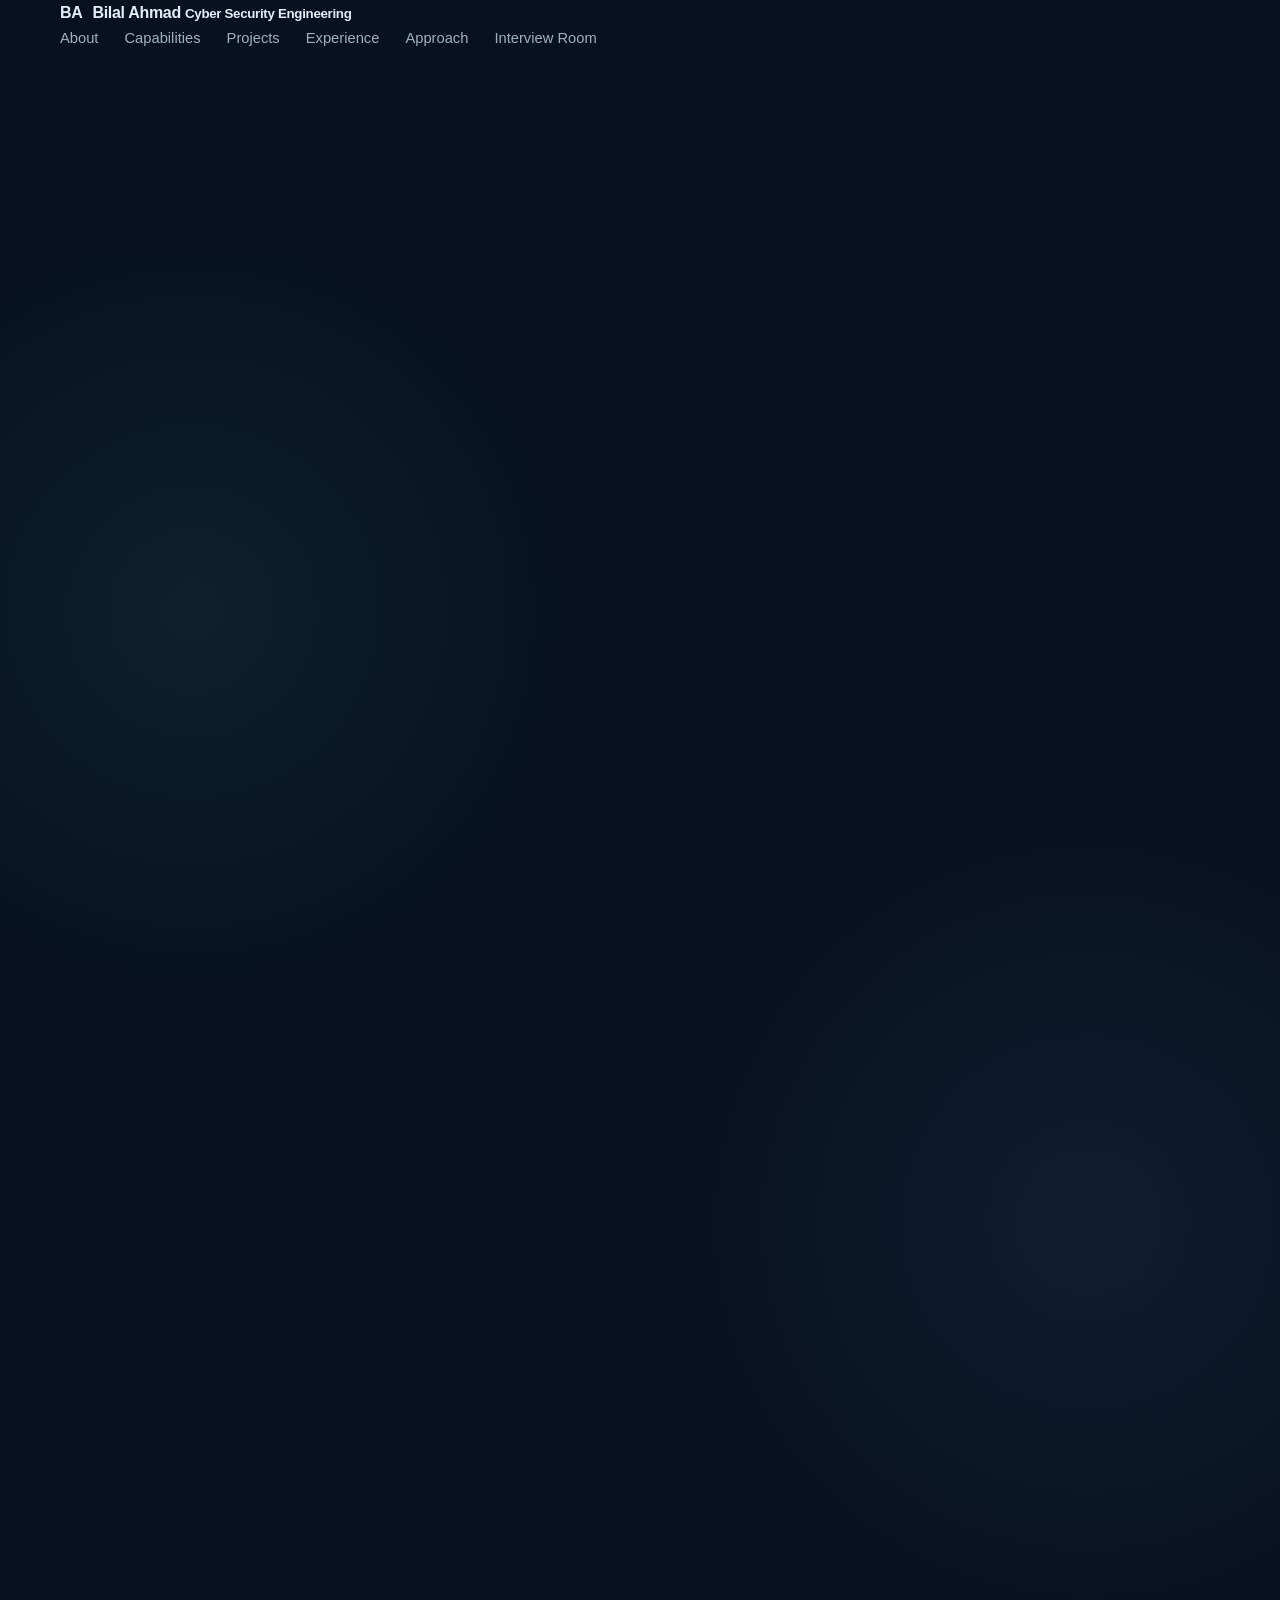
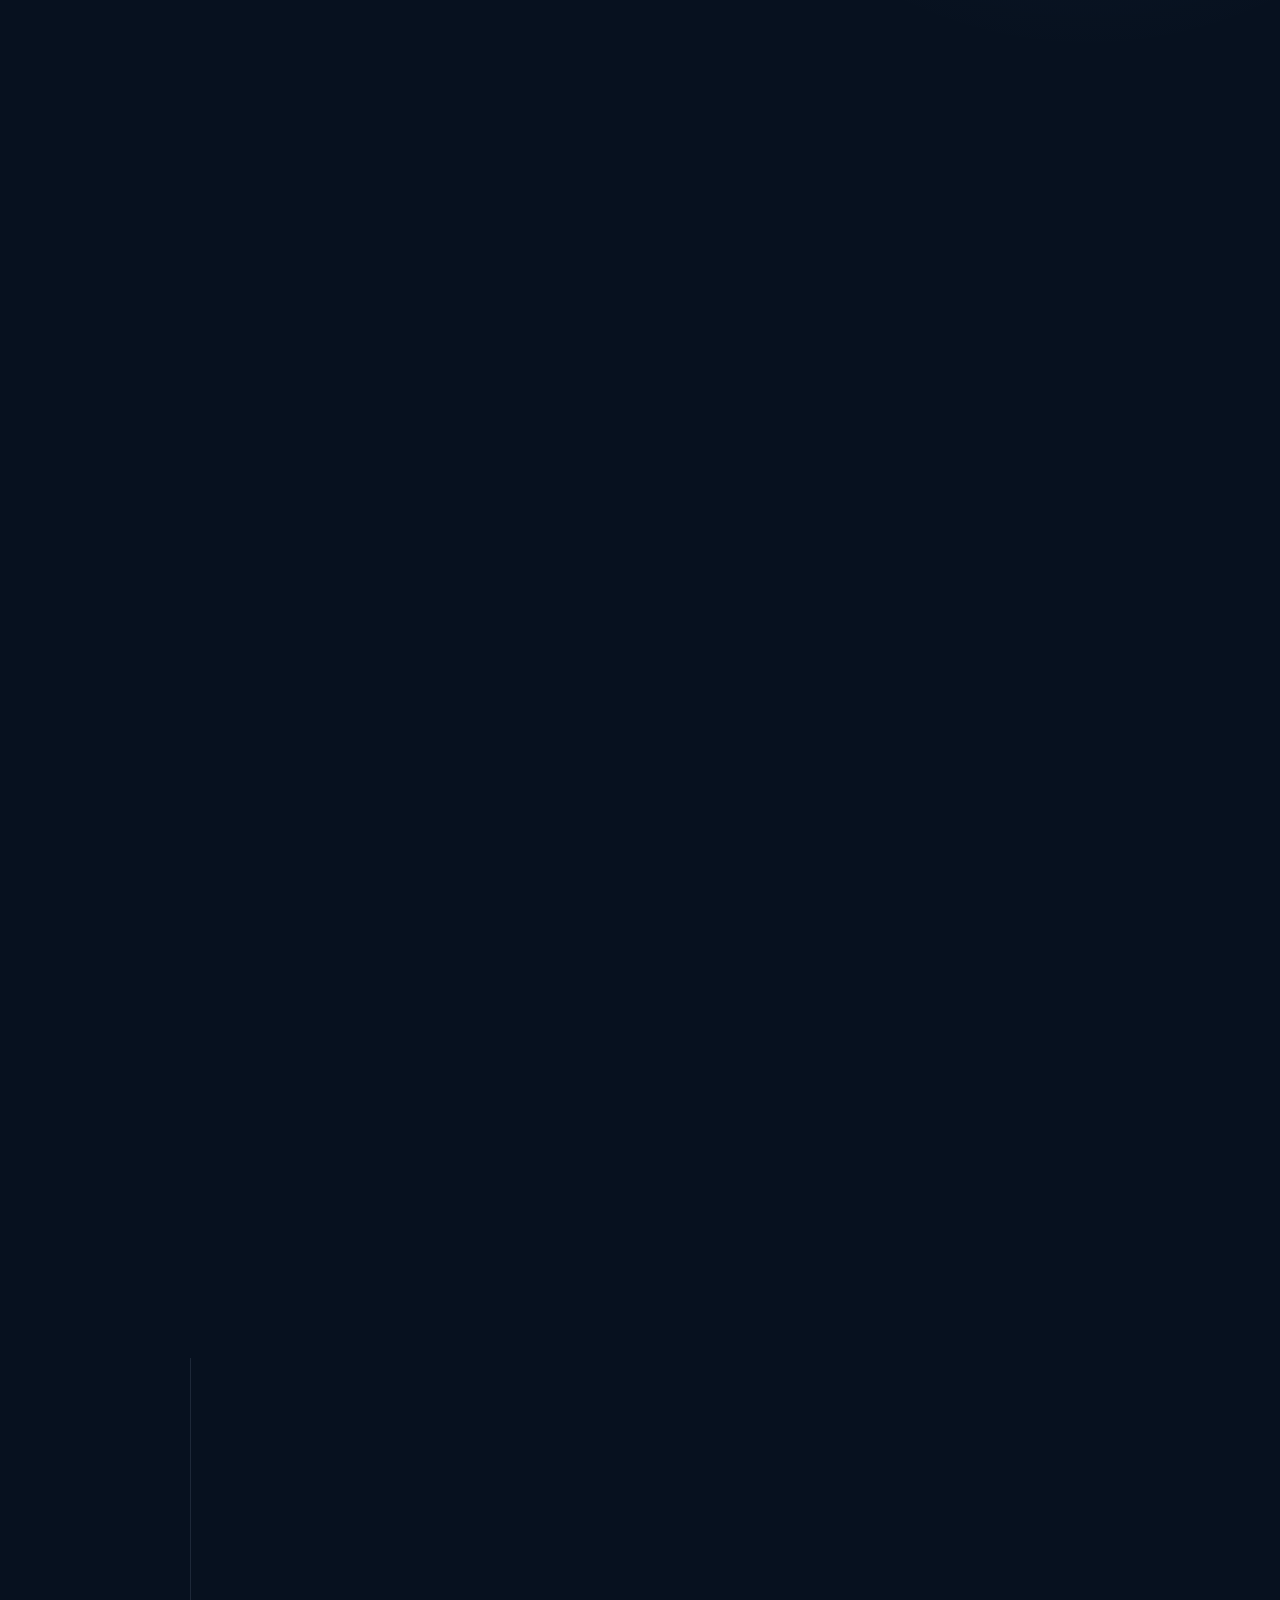
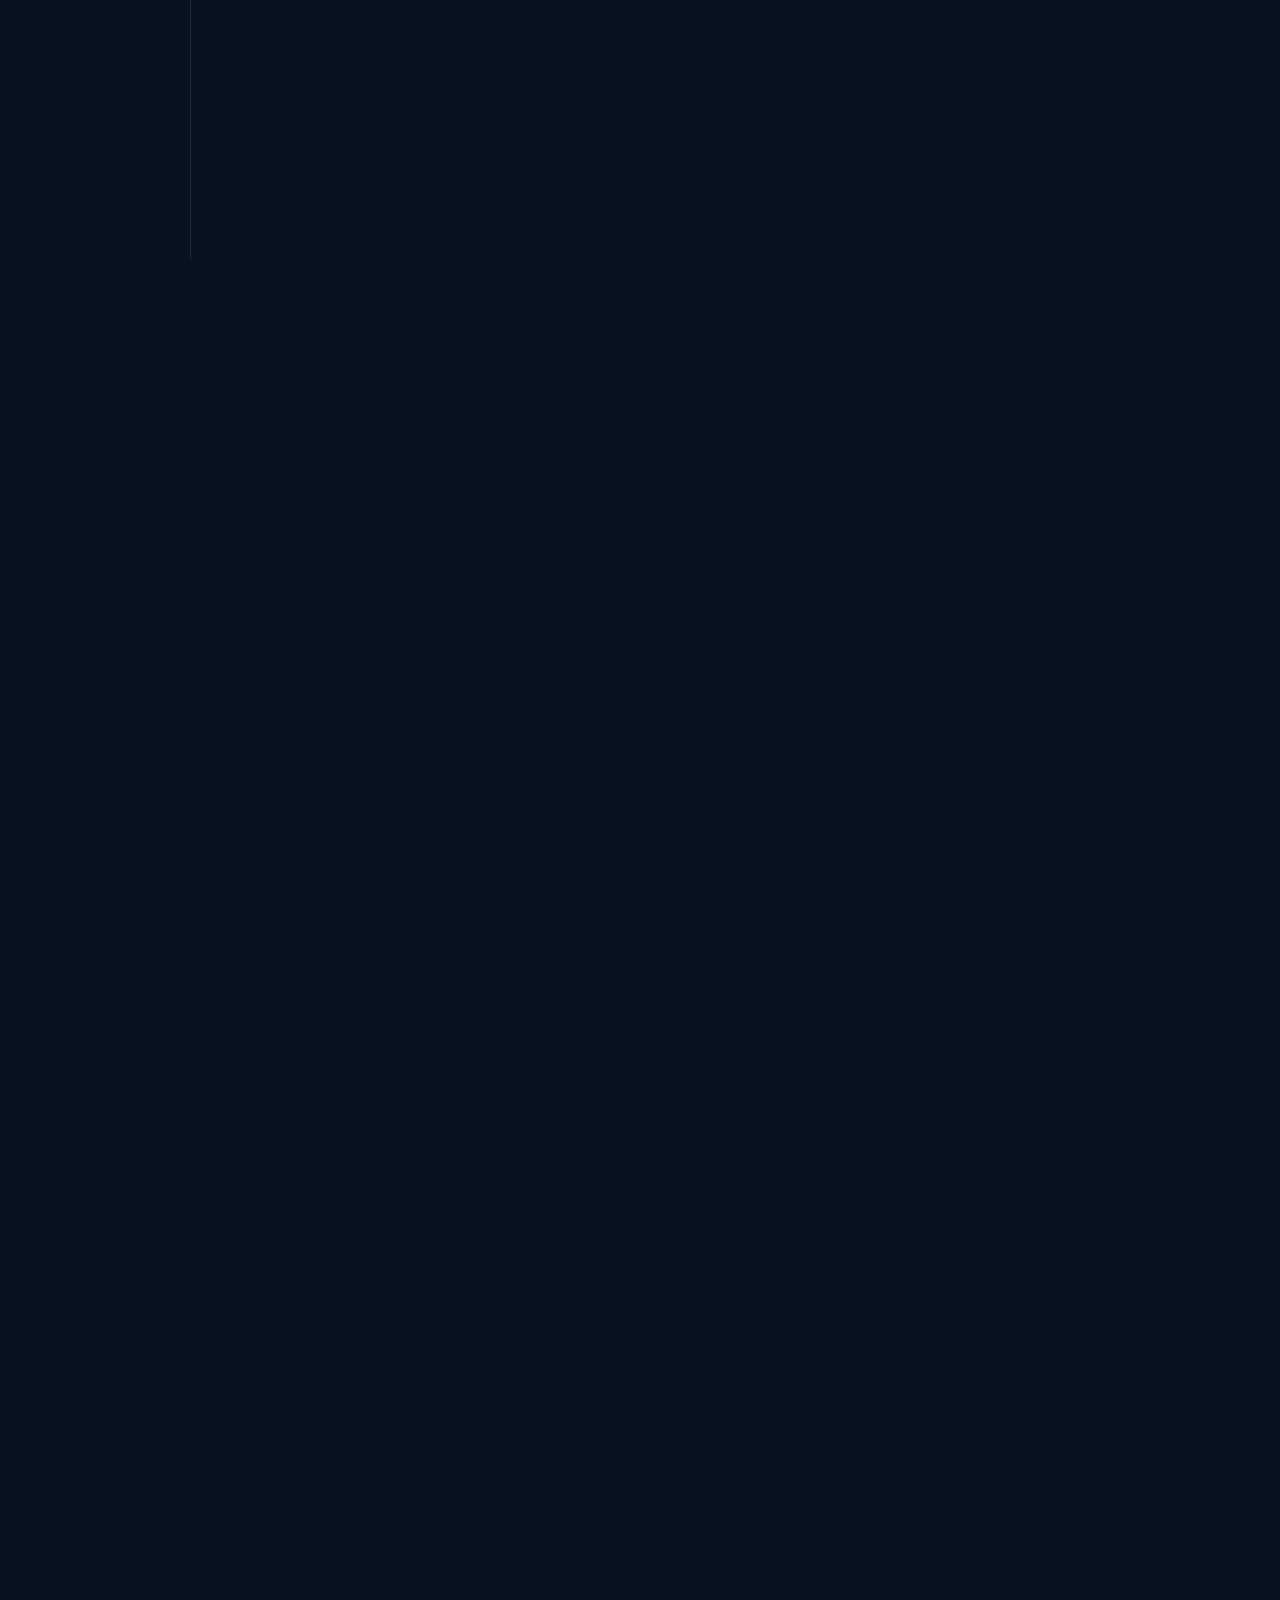
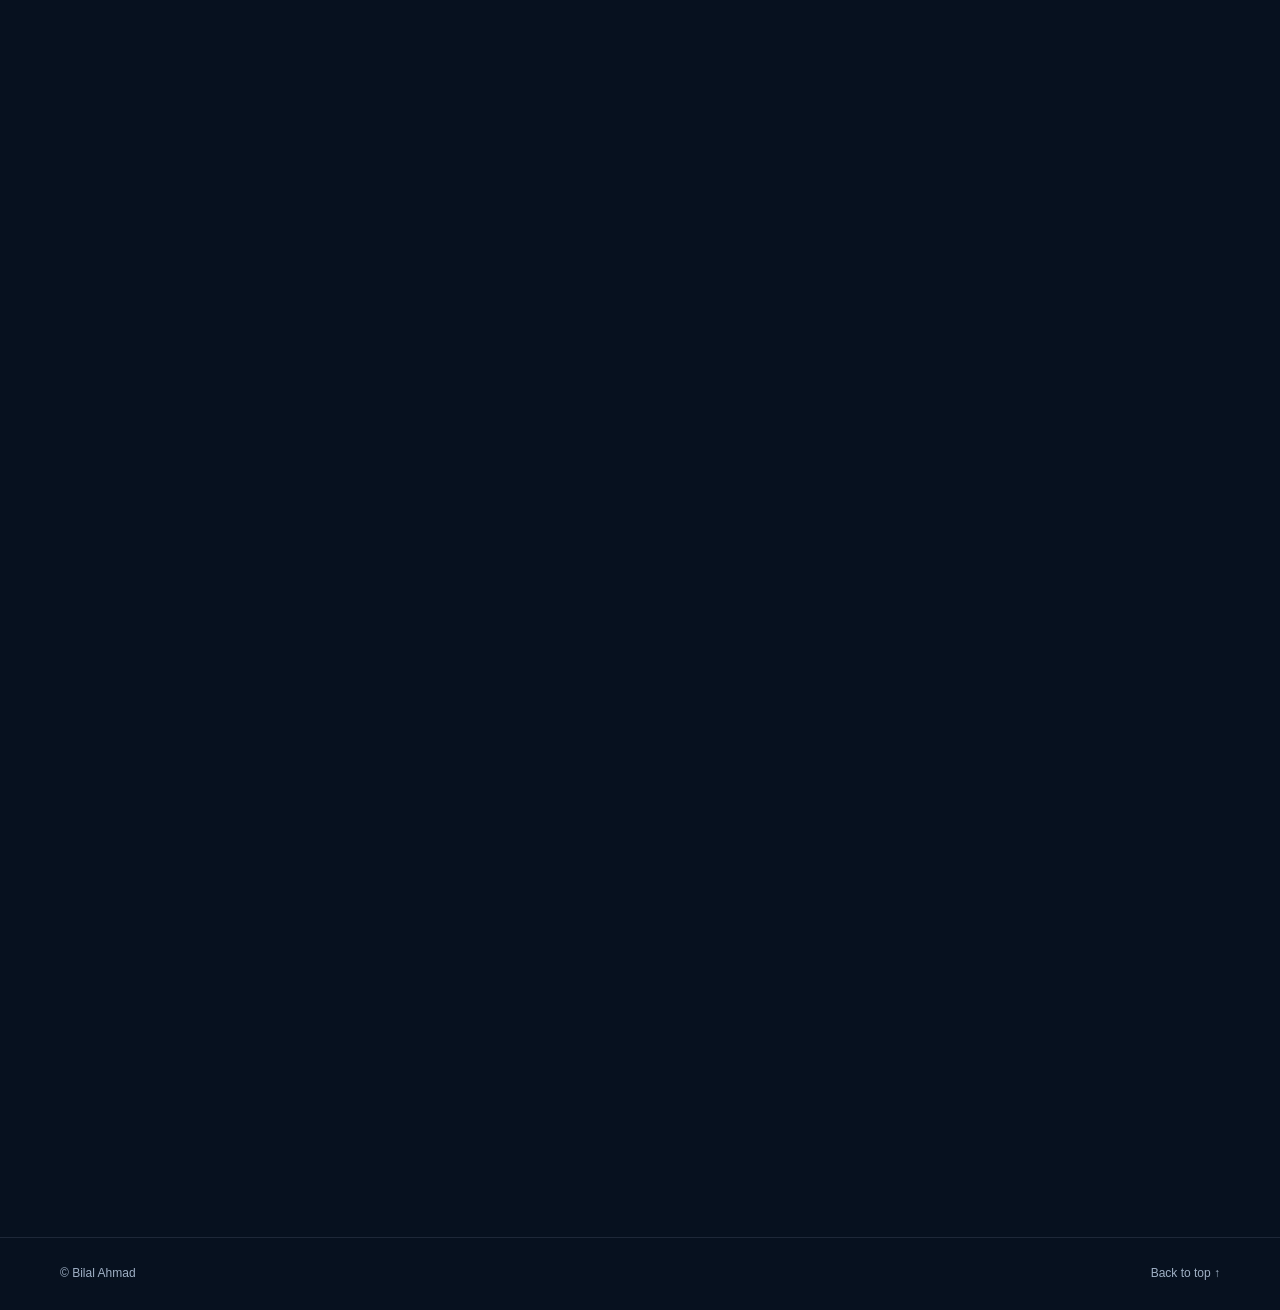
==== commit d070a9ab: "Deploy reviewed v2 portfolio homepage" ====
--- a/index.html
+++ b/index.html
@@ -1,365 +1,250 @@
 <!DOCTYPE html>
 <html lang="en">
 <head>
-  <meta charset="UTF-8" />
-  <meta name="viewport" content="width=device-width, initial-scale=1.0" />
-  <meta name="description" content="Bilal Ahmad — Cyber Security Engineer, SOC Analyst and Application Security Analyst portfolio." />
-  <meta name="theme-color" content="#07111f" />
+  <meta charset="UTF-8">
+  <meta name="viewport" content="width=device-width, initial-scale=1.0">
+  <meta name="description" content="Bilal Ahmad — Cyber Security Engineer, SOC Analyst and Application Security portfolio.">
+  <meta name="theme-color" content="#07101c">
   <title>Bilal Ahmad | Cyber Security Portfolio</title>
-
-  <link rel="preconnect" href="https://fonts.googleapis.com" />
-  <link rel="preconnect" href="https://fonts.gstatic.com" crossorigin />
-  <link href="https://fonts.googleapis.com/css2?family=Inter:wght@400;500;600;700;800&family=JetBrains+Mono:wght@500;600&display=swap" rel="stylesheet" />
-
-  <link rel="stylesheet" href="style.css" />
+  <link rel="stylesheet" href="style.css">
 </head>
 <body>
-  <div class="bg-grid" aria-hidden="true"></div>
-
-  <header class="site-header" id="top">
-    <nav class="container nav" aria-label="Main navigation">
-      <a class="brand" href="#home" aria-label="Bilal Ahmad home">
-        <span class="brand-mark">&gt;_</span>
-        <span>Bilal Ahmad</span>
+  <div class="noise" aria-hidden="true"></div>
+  <div class="grid-bg" aria-hidden="true"></div>
+
+  <header class="header" id="top">
+    <div class="container nav-wrap">
+      <a class="brand" href="#top" aria-label="Bilal Ahmad home">
+        <span class="brand-chip">BA</span>
+        <span>
+          <strong>Bilal Ahmad</strong>
+          <small>Cyber Security Engineering</small>
+        </span>
       </a>
 
-      <button class="menu-toggle" type="button" aria-label="Toggle navigation" aria-expanded="false">
+      <button class="menu-toggle" id="menuToggle" type="button" aria-label="Open menu" aria-expanded="false">
         <span></span><span></span><span></span>
       </button>
 
-      <div class="nav-links" id="navLinks">
+      <nav class="nav-links" id="navLinks" aria-label="Primary navigation">
         <a href="#about">About</a>
+        <a href="#capabilities">Capabilities</a>
+        <a href="#projects">Projects</a>
         <a href="#experience">Experience</a>
-        <a href="#skills">Skills</a>
-        <a href="#projects">Projects</a>
-        <a href="#contact">Contact</a>
-      </div>
-    </nav>
+        <a href="#method">Approach</a>
+        <a href="#interview">Interview Room</a>
+      </nav>
+    </div>
   </header>
 
   <main>
-    <section class="hero container" id="home">
+    <section class="hero container">
       <div class="hero-copy reveal">
-        <p class="eyebrow">CYBERSECURITY • LINUX • SOC • IAM</p>
-        <h1>Securing systems.<br><span>Engineering resilience.</span></h1>
-        <p class="hero-text">
-          Cyber Security Engineer with hands-on experience across SOC operations,
-          Linux security, incident response, vulnerability management, cloud security,
-          IAM/PAM and application security.
+        <div class="status-line"><span class="pulse"></span> CYBERSECURITY ENGINEERING PORTFOLIO</div>
+        <p class="kicker">SOC • LINUX SECURITY • IAM/PAM • APPSEC • CLOUD • OT/ICS</p>
+        <h1>Secure the system.<br><span>Understand the signal.</span></h1>
+        <p class="hero-lead">
+          Security engineering work presented as evidence — architecture, implementation, validation,
+          troubleshooting, incident reasoning and control mapping.
         </p>
-
         <div class="hero-actions">
-          <a class="btn btn-primary" href="#projects">Explore Projects <span>→</span></a>
-          <a class="btn btn-secondary" href="https://github.com/bilal7533-sec" target="_blank" rel="noreferrer">GitHub ↗</a>
-        </div>
-
-        <div class="stats">
-          <div class="stat">
-            <strong>4.5+</strong>
-            <span>Years Cybersecurity</span>
-          </div>
-          <div class="stat">
-            <strong>L1/L2</strong>
-            <span>SOC Operations</span>
-          </div>
-          <div class="stat">
-            <strong>NCA</strong>
-            <span>ECC Focus</span>
-          </div>
-        </div>
-      </div>
-
-      <div class="terminal-card reveal" aria-label="Cybersecurity profile terminal">
-        <div class="terminal-bar">
-          <span class="dot dot-red"></span>
-          <span class="dot dot-yellow"></span>
-          <span class="dot dot-green"></span>
-          <span class="terminal-title">bilal@security:~</span>
-        </div>
-        <div class="terminal-body">
+          <a class="btn btn-primary" href="#projects">Explore Security Work <span>→</span></a>
+          <a class="btn btn-ghost" href="https://github.com/bilal7533-sec" target="_blank" rel="noopener noreferrer">GitHub Profile ↗</a>
+        </div>
+
+        <div class="hero-metrics">
+          <div><strong>4.5+</strong><span>Years cybersecurity</span></div>
+          <div><strong>L1/L2</strong><span>SOC operations</span></div>
+          <div><strong>IAM</strong><span>Identity & access</span></div>
+          <div><strong>NCA</strong><span>ECC-focused work</span></div>
+        </div>
+      </div>
+
+      <aside class="hero-console reveal" aria-label="Security engineering console">
+        <div class="console-top">
+          <span class="dot red"></span><span class="dot yellow"></span><span class="dot green"></span>
+          <span class="console-title">bilal@security-lab:~</span>
+        </div>
+        <div class="console-body">
           <p><span class="prompt">$</span> whoami</p>
-          <p class="command-output">Bilal Ahmad</p>
-
-          <p><span class="prompt">$</span> cat focus.txt</p>
-          <p class="command-output">
-            SOC &amp; Threat Detection<br />
-            Linux Security &amp; Hardening<br />
-            IAM / PAM<br />
-            Vulnerability Management<br />
-            AWS Cloud Security<br />
-            Application Security
-          </p>
-
-          <p><span class="prompt">$</span> echo $MISSION</p>
-          <p class="command-output">Build. Harden. Detect. Respond.<span class="cursor">▋</span></p>
-        </div>
-      </div>
+          <p class="out">Bilal Ahmad</p>
+          <p><span class="prompt">$</span> focus</p>
+          <p class="out muted">SOC / Threat Detection<br>Linux Hardening<br>IAM / PAM<br>Vulnerability Management<br>Application Security<br>OT / ICS</p>
+          <p><span class="prompt">$</span> methodology</p>
+          <p class="out">Concept → Architecture → Implement → Validate → Troubleshoot → Document</p>
+          <p><span class="prompt">$</span> mission</p>
+          <p class="out accent">Build. Harden. Detect. Respond.<span class="cursor">▋</span></p>
+        </div>
+      </aside>
     </section>
 
     <section class="section container" id="about">
-      <div class="section-heading reveal">
+      <div class="section-head reveal">
         <p class="eyebrow">01 / ABOUT</p>
-        <h2>Security engineering with operational depth.</h2>
-      </div>
-
-      <div class="about-grid reveal">
-        <div class="about-copy">
-          <p>
-            I work at the intersection of cybersecurity operations and secure infrastructure.
-            My experience includes SOC monitoring, incident response, Linux administration,
-            vulnerability management, cloud security and application security.
-          </p>
-          <p>
-            I build practical security labs to turn concepts into repeatable engineering
-            evidence — architecture, configuration, verification, troubleshooting and control mapping.
-          </p>
-        </div>
-
-        <div class="about-panel">
-          <div class="panel-row"><span>Primary focus</span><strong>Defensive Security</strong></div>
-          <div class="panel-row"><span>Core platform</span><strong>Linux / RHEL / Ubuntu</strong></div>
-          <div class="panel-row"><span>Security tooling</span><strong>ELK / Splunk / QRadar</strong></div>
-          <div class="panel-row"><span>Frameworks</span><strong>NCA ECC / NIST / OWASP</strong></div>
-        </div>
-      </div>
-    </section>
-
-    <section class="section section-alt" id="experience">
-      <div class="container">
-        <div class="section-heading reveal">
-          <p class="eyebrow">02 / EXPERIENCE</p>
-          <h2>Professional experience.</h2>
-        </div>
-
+        <h2>Operational security, not just tool lists.</h2>
+      </div>
+      <div class="about-grid">
+        <div class="about-story reveal">
+          <p>I work across defensive operations and secure infrastructure: security monitoring, Linux administration, incident response, vulnerability management, cloud security, IAM/PAM and application security.</p>
+          <p>My labs are structured like engineering work. I document why a control exists, how the architecture works, how it is implemented, how it fails, how it is verified and what evidence an auditor or SOC analyst would actually inspect.</p>
+        </div>
+        <div class="proof-panel reveal">
+          <div class="proof-row"><span>Core platforms</span><strong>RHEL • Ubuntu • AWS</strong></div>
+          <div class="proof-row"><span>SOC stack</span><strong>Elastic / ELK • Splunk • QRadar</strong></div>
+          <div class="proof-row"><span>Security controls</span><strong>CIS • NIST • NCA ECC • OWASP</strong></div>
+          <div class="proof-row"><span>Infrastructure</span><strong>Linux • SSH • IAM • PAM • TLS</strong></div>
+          <div class="proof-row"><span>Engineering</span><strong>Docker • Kubernetes • Ansible</strong></div>
+        </div>
+      </div>
+    </section>
+
+    <section class="section alt" id="capabilities">
+      <div class="container">
+        <div class="section-head reveal">
+          <p class="eyebrow">02 / CAPABILITIES</p>
+          <h2>Where I build depth.</h2>
+          <p class="section-sub">Each capability is tied to implementation work, not just a keyword list.</p>
+        </div>
+        <div class="cap-grid">
+          <article class="cap-card reveal"><span class="cap-num">01</span><h3>SOC & Detection</h3><p>Alert triage, log analysis, threat hunting, incident response and investigation workflows.</p><div class="tag-list"><span>Elastic</span><span>Splunk</span><span>QRadar</span><span>Sigma</span></div></article>
+          <article class="cap-card reveal"><span class="cap-num">02</span><h3>Linux Security</h3><p>Hardening, service analysis, secure access, firewalling, baselines and operational troubleshooting.</p><div class="tag-list"><span>RHEL</span><span>Ubuntu</span><span>CIS</span><span>OpenSCAP</span></div></article>
+          <article class="cap-card reveal"><span class="cap-num">03</span><h3>IAM / PAM</h3><p>Central identity, SSSD, NSS, PAM, password controls, SSH authorization and privileged access.</p><div class="tag-list"><span>OpenLDAP</span><span>SSSD</span><span>PAM</span><span>RBAC</span></div></article>
+          <article class="cap-card reveal"><span class="cap-num">04</span><h3>Vulnerability Management</h3><p>Assessment, validation, remediation tracking and security baseline verification.</p><div class="tag-list"><span>Qualys</span><span>CIS</span><span>OpenSCAP</span><span>Remediation</span></div></article>
+          <article class="cap-card reveal"><span class="cap-num">05</span><h3>Cloud & Platform Security</h3><p>Security-aware infrastructure operations across cloud and containerized environments.</p><div class="tag-list"><span>AWS</span><span>Docker</span><span>Kubernetes</span><span>Ansible</span></div></article>
+          <article class="cap-card reveal"><span class="cap-num">06</span><h3>Application & OT Security</h3><p>OWASP-focused application security practice and security thinking for SCADA/ICS environments.</p><div class="tag-list"><span>OWASP</span><span>Secure SDLC</span><span>SCADA</span><span>IEC 62443</span></div></article>
+        </div>
+      </div>
+    </section>
+
+    <section class="section container" id="projects">
+      <div class="section-head reveal">
+        <p class="eyebrow">03 / PROJECTS</p>
+        <h2>GitHub projects</h2>
+        <p class="section-sub">Selected projects are presented as case studies: problem, architecture, controls, validation and lessons learned.</p>
+      </div>
+
+      <div class="project-toolbar reveal">
+        <div class="filter-wrap" id="filters" role="toolbar" aria-label="Project filters"></div>
+        <label class="search-box"><span>⌕</span><input id="projectSearch" type="search" placeholder="Search projects or technologies" autocomplete="off"></label>
+      </div>
+
+      <div class="projects-grid" id="projectsGrid" aria-live="polite"></div>
+      <div class="project-empty" id="projectEmpty" hidden>No project matches your search.</div>
+    </section>
+
+    <section class="section alt" id="experience">
+      <div class="container">
+        <div class="section-head reveal">
+          <p class="eyebrow">04 / EXPERIENCE</p>
+          <h2>Professional foundation.</h2>
+        </div>
         <div class="timeline">
-          <article class="timeline-item reveal">
-            <div class="timeline-dot"></div>
-            <div class="timeline-card">
-              <div class="timeline-top">
-                <div>
-                  <span class="timeline-date">2023 — 2026</span>
-                  <h3>Cyber Security Engineer</h3>
-                  <p class="company">Siemens Saudi Arabia</p>
-                </div>
-                <span class="tag">Enterprise Security</span>
-              </div>
-              <ul class="clean-list">
-                <li>Supported SOC L1/L2 monitoring, security event analysis, incident response and remediation.</li>
-                <li>Administered Linux systems and implemented security controls across enterprise environments.</li>
-                <li>Worked with ELK/Elastic, AWS security, IDS/IPS, firewalls and vulnerability-management workflows.</li>
-                <li>Applied security requirements and practices aligned with NCA ECC, NIST, CIS and operational procedures.</li>
-                <li>Supported SCADA/ICS security testing, patching, configuration validation and disaster-recovery activities.</li>
-              </ul>
-              <div class="tech-row">
-                <span>Linux</span><span>Elastic</span><span>AWS</span><span>Qualys</span><span>OpenSCAP</span><span>ServiceNow</span>
-              </div>
-            </div>
+          <article class="timeline-card reveal">
+            <div class="timeline-marker"></div>
+            <div class="timeline-meta"><span>2023 — 2026</span><span>Enterprise Security</span></div>
+            <h3>Cyber Security Engineer</h3>
+            <p class="org">Siemens Saudi Arabia</p>
+            <ul><li>SOC L1/L2 monitoring, event analysis, incident response and remediation.</li><li>Linux administration and security control implementation.</li><li>Elastic/ELK, AWS security, IDS/IPS, firewalling and vulnerability workflows.</li><li>Security practices across NCA ECC, NIST, CIS and operational procedures.</li><li>SCADA/ICS testing, patching, configuration validation and DR activities.</li></ul>
           </article>
-
-          <article class="timeline-item reveal">
-            <div class="timeline-dot"></div>
-            <div class="timeline-card">
-              <div class="timeline-top">
-                <div>
-                  <span class="timeline-date">2021 — 2022</span>
-                  <h3>Linux Administrator</h3>
-                  <p class="company">Nextbridge Pakistan</p>
-                </div>
-                <span class="tag">Linux Infrastructure</span>
-              </div>
-              <ul class="clean-list">
-                <li>Managed RHEL/Ubuntu systems, services and operational troubleshooting.</li>
-                <li>Worked with systemctl, journalctl, storage, RAID/LVM, RBAC and routine administration.</li>
-                <li>Supported system availability, secure access and configuration management.</li>
-              </ul>
-              <div class="tech-row">
-                <span>RHEL</span><span>Ubuntu</span><span>systemd</span><span>RAID</span><span>LVM</span><span>RBAC</span>
-              </div>
-            </div>
+          <article class="timeline-card reveal">
+            <div class="timeline-marker"></div>
+            <div class="timeline-meta"><span>2021 — 2022</span><span>Linux Infrastructure</span></div>
+            <h3>Linux Administrator</h3>
+            <p class="org">Nextbridge Pakistan</p>
+            <ul><li>RHEL/Ubuntu administration, service troubleshooting and operational support.</li><li>systemd, journalctl, RAID/LVM, RBAC and routine Linux administration.</li><li>Secure access, availability and configuration management.</li></ul>
           </article>
         </div>
       </div>
     </section>
 
-    <section class="section container" id="skills">
-      <div class="section-heading reveal">
-        <p class="eyebrow">03 / SKILLS</p>
-        <h2>Security stack.</h2>
-      </div>
-
-      <div class="skills-grid">
-        <article class="skill-card reveal">
-          <div class="skill-icon">01</div>
-          <h3>SOC &amp; Detection</h3>
-          <p>Log analysis, alert triage, threat detection, incident response and investigation.</p>
-          <div class="tag-list"><span>Elastic / ELK</span><span>Splunk</span><span>QRadar</span><span>Threat Hunting</span></div>
-        </article>
-
-        <article class="skill-card reveal">
-          <div class="skill-icon">02</div>
-          <h3>Linux Security</h3>
-          <p>Secure administration, hardening, service analysis, firewalling and configuration validation.</p>
-          <div class="tag-list"><span>RHEL</span><span>Ubuntu</span><span>systemd</span><span>nftables</span></div>
-        </article>
-
-        <article class="skill-card reveal">
-          <div class="skill-icon">03</div>
-          <h3>IAM / PAM</h3>
-          <p>Centralized identity, authentication controls, PAM, SSSD, RBAC and SSH restrictions.</p>
-          <div class="tag-list"><span>OpenLDAP</span><span>SSSD</span><span>PAM</span><span>SSH</span></div>
-        </article>
-
-        <article class="skill-card reveal">
-          <div class="skill-icon">04</div>
-          <h3>Vulnerability Mgmt</h3>
-          <p>Vulnerability assessment, remediation tracking and security baseline validation.</p>
-          <div class="tag-list"><span>Qualys</span><span>OpenSCAP</span><span>CIS</span><span>Remediation</span></div>
-        </article>
-
-        <article class="skill-card reveal">
-          <div class="skill-icon">05</div>
-          <h3>Cloud &amp; DevOps Security</h3>
-          <p>Cloud security practices and security-aware infrastructure operations.</p>
-          <div class="tag-list"><span>AWS</span><span>Docker</span><span>Kubernetes</span><span>Ansible</span></div>
-        </article>
-
-        <article class="skill-card reveal">
-          <div class="skill-icon">06</div>
-          <h3>Application Security</h3>
-          <p>Secure SDLC thinking, OWASP Top 10 and application-focused security assessment.</p>
-          <div class="tag-list"><span>OWASP Top 10</span><span>Secure SDLC</span><span>AppSec</span></div>
-        </article>
-      </div>
-    </section>
-
-    <section class="section section-alt" id="projects">
-      <div class="container">
-        <div class="section-heading reveal">
-          <p class="eyebrow">04 / PROJECTS</p>
-          <h2>GitHub projects</h2>
-          <p class="section-subtitle">
-            Real-world security engineering, built through hands-on labs, defensive architecture,
-            controlled testing, troubleshooting and measurable validation.
-          </p>
-        </div>
-
-        <div class="project-controls reveal" aria-label="Project filters">
-          <div id="project-filters" class="project-filters"></div>
-          <span id="project-count" class="project-count">Loading projects…</span>
-        </div>
-
-        <article class="project-card featured reveal visible">
-          <div class="project-top">
-            <span class="project-number">LAB 01</span>
-            <span class="status">Threat Detection</span>
-          </div>
-          <h3>Enterprise Rootkit Detection &amp; Host Integrity Monitoring</h3>
-          <p>
-            Enterprise-style Linux detection lab covering rootkit concepts, baseline integrity,
-            chkrootkit, rkhunter, OSSEC, controlled suspicious indicators, alert triage,
-            investigation, remediation and verification. The lab uses safe simulations rather
-            than deploying a real rootkit.
-          </p>
-          <div class="project-flow">
-            <span>Baseline</span><b>→</b><span>Detect</span><b>→</b><span>Alert</span><b>→</b><span>Investigate</span><b>→</b><span>Remediate</span><b>→</b><span>Verify</span>
-          </div>
-          <div class="tag-list">
-            <span>Linux</span><span>chkrootkit</span><span>rkhunter</span><span>OSSEC</span><span>HIDS</span><span>Host Integrity</span>
-          </div>
-          <div class="project-meta">
-            <span>Enterprise architecture</span>
-            <span>4-VM design</span>
-            <span>Safe simulation</span>
-          </div>
-          <div class="project-link">
-            <span>Featured lab</span>
-          </div>
-        </article>
-
-        <article id="project-enterprise-ldap-pam-security-lab" class="project-card featured reveal">
-          <div class="project-top">
-            <span class="project-number">FEATURED LAB</span>
-            <span class="status">IAM / PAM</span>
-          </div>
-          <h3>Enterprise Linux IAM / PAM / OpenLDAP Security Engineering Lab</h3>
-          <p>
-            Three-server enterprise IAM lab covering OpenLDAP, SSSD, NSS, PAM, password security,
-            pam_faillock, SSH group authorization, least-privilege sudo/RBAC, Joiner-Mover-Leaver
-            lifecycle, LDAP TLS, troubleshooting, validation and NCA ECC evidence.
-          </p>
-          <div class="tag-list">
-            <span>OpenLDAP</span><span>SSSD</span><span>NSS</span><span>PAM</span>
-            <span>pam_faillock</span><span>LDAP TLS</span><span>RBAC</span><span>NCA ECC</span>
-          </div>
-          <div class="project-meta">
-            <span>3-server architecture</span>
-            <span>18 phases</span>
-            <span>70 activities</span>
-          </div>
-          <a class="project-link" href="projects/enterprise-ldap-pam-security-lab/web/">
-            Open complete lab <span>↗</span>
-          </a>
-        </article>
-
-        <div id="project-grid" class="projects-grid" aria-live="polite">
-          <div class="project-state">
-            <span class="loader" aria-hidden="true"></span>
-            <p>Loading GitHub repositories…</p>
-          </div>
-        </div>
-
-        <div class="project-note reveal">
-          <span class="note-icon">↳</span>
-          <p><strong>Adding a project:</strong> create a public repository under <code>bilal7533-sec</code>.
-          No portfolio HTML changes are required.</p>
-        </div>
-      </div>
-    </section>
-
-    <section class="section container" id="methodology">
-      <div class="section-heading reveal">
-        <p class="eyebrow">05 / APPROACH</p>
-        <h2>How I document security work.</h2>
-      </div>
-
-      <div class="method-grid reveal">
-        <div class="method-step"><span>01</span><strong>Concept</strong><p>Understand the security objective and why the control exists.</p></div>
-        <div class="method-step"><span>02</span><strong>Architecture</strong><p>Map servers, trust boundaries, authentication and data flows.</p></div>
-        <div class="method-step"><span>03</span><strong>Implementation</strong><p>Apply commands and configuration with security-focused comments.</p></div>
-        <div class="method-step"><span>04</span><strong>Verification</strong><p>Prove the intended behavior and test failure scenarios.</p></div>
-        <div class="method-step"><span>05</span><strong>Troubleshooting</strong><p>Capture logs, symptoms, root cause and corrective action.</p></div>
-        <div class="method-step"><span>06</span><strong>Control Mapping</strong><p>Relate technical controls to NCA ECC, NIST, CIS or OWASP where applicable.</p></div>
+    <section class="section container" id="method">
+      <div class="section-head reveal">
+        <p class="eyebrow">05 / SECURITY APPROACH</p>
+        <h2>How I solve a security problem.</h2>
+      </div>
+      <div class="method-grid">
+        <div class="method-card reveal"><span>01</span><h3>Concept</h3><p>Define the security objective and control purpose.</p></div>
+        <div class="method-card reveal"><span>02</span><h3>Architecture</h3><p>Map trust boundaries, flows, identities and dependencies.</p></div>
+        <div class="method-card reveal"><span>03</span><h3>Implementation</h3><p>Apply configuration with explicit security reasoning.</p></div>
+        <div class="method-card reveal"><span>04</span><h3>Validation</h3><p>Test normal behavior, negative cases and expected failures.</p></div>
+        <div class="method-card reveal"><span>05</span><h3>Troubleshooting</h3><p>Isolate the failing layer, capture evidence and fix root cause.</p></div>
+        <div class="method-card reveal"><span>06</span><h3>Evidence</h3><p>Document the result for operations, audit and interview discussion.</p></div>
+      </div>
+    </section>
+
+    <section class="section alt" id="response">
+      <div class="container">
+        <div class="section-head reveal">
+          <p class="eyebrow">06 / INCIDENT THINKING</p>
+          <h2>Attack → Detect → Investigate → Respond.</h2>
+        </div>
+        <div class="response-flow reveal">
+          <div><span>01</span><strong>Detect</strong><p>Alert, log, anomaly or integrity change.</p></div>
+          <i>→</i><div><span>02</span><strong>Validate</strong><p>Check whether the signal is real or expected.</p></div>
+          <i>→</i><div><span>03</span><strong>Scope</strong><p>Host, user, source IP, process, file and network.</p></div>
+          <i>→</i><div><span>04</span><strong>Respond</strong><p>Contain, remediate, verify and document.</p></div>
+        </div>
+        <div class="hunt-box reveal"><p class="eyebrow">THREAT-HUNTING CHAIN</p><p class="hunt-chain">Source IP <b>→</b> User <b>→</b> SSH Login <b>→</b> Success/Failure <b>→</b> Process <b>→</b> sudo <b>→</b> Sensitive File</p></div>
+      </div>
+    </section>
+
+    <section class="section container" id="controls">
+      <div class="section-head reveal">
+        <p class="eyebrow">07 / CONTROL EVIDENCE</p>
+        <h2>Security control → implementation → proof.</h2>
+      </div>
+      <div class="control-table reveal">
+        <div class="control-row head"><span>Area</span><span>Implementation</span><span>Evidence</span></div>
+        <div class="control-row"><span>IAM</span><span>OpenLDAP + SSSD + NSS</span><span>LDAP queries, getent, id</span></div>
+        <div class="control-row"><span>Authentication</span><span>PAM + pam_sss</span><span>SSH/PAM logs, test results</span></div>
+        <div class="control-row"><span>Lockout</span><span>pam_faillock</span><span>faillock output, failed-login test</span></div>
+        <div class="control-row"><span>Remote access</span><span>OpenSSH + AllowGroups</span><span>sshd -t, auth logs</span></div>
+        <div class="control-row"><span>Privilege</span><span>sudo + LDAP RBAC</span><span>sudo -l, sudo logs</span></div>
+        <div class="control-row"><span>Transport</span><span>LDAP TLS / X.509</span><span>certificate validation</span></div>
+        <div class="control-row"><span>Compliance</span><span>NCA ECC / NIST / CIS / OWASP</span><span>control mapping & evidence index</span></div>
+      </div>
+    </section>
+
+    <section class="section alt" id="interview">
+      <div class="container">
+        <div class="section-head reveal">
+          <p class="eyebrow">08 / INTERVIEW ROOM</p>
+          <h2>Questions I am ready to discuss.</h2>
+          <p class="section-sub">Use the project details as discussion points during a technical interview.</p>
+        </div>
+        <div class="interview-grid" id="interviewGrid"></div>
       </div>
     </section>
 
     <section class="section contact-section" id="contact">
-      <div class="container contact-card reveal">
-        <div>
-          <p class="eyebrow">06 / CONTACT</p>
-          <h2>Let’s connect.</h2>
-          <p>For cybersecurity roles, technical collaboration and security engineering discussions.</p>
-        </div>
-
-        <div class="contact-links">
-          <a href="https://github.com/bilal7533-sec" target="_blank" rel="noreferrer">
-            <span>GitHub</span><strong>bilal7533-sec ↗</strong>
-          </a>
-          <a href="https://github.com/bilal7533-sec" target="_blank" rel="noreferrer">
-            <span>GitHub</span><strong>Public repositories ↗</strong>
-          </a>
-        </div>
+      <div class="container contact-panel reveal">
+        <div><p class="eyebrow">09 / CONNECT</p><h2>Technical work should be inspectable.</h2><p>Explore the projects, implementation notes and security reasoning, then connect through GitHub for the complete public work.</p></div>
+        <a class="btn btn-primary" href="https://github.com/bilal7533-sec" target="_blank" rel="noopener noreferrer">Open GitHub Profile ↗</a>
       </div>
     </section>
   </main>
 
-  <footer class="footer">
-    <div class="container footer-inner">
-      <span>© <span id="year"></span> Bilal Ahmad</span>
-      <a href="#top">Back to top ↑</a>
-    </div>
-  </footer>
-
-  <script src="portfolio-projects.js"></script>
-  <script src="script.js"></script>
+  <footer class="footer"><div class="container footer-inner"><span>© <span id="year"></span> Bilal Ahmad</span><a href="#top">Back to top ↑</a></div></footer>
+
+  <div class="modal" id="caseModal" hidden>
+    <div class="modal-backdrop" data-close-modal></div>
+    <article class="modal-card" role="dialog" aria-modal="true" aria-labelledby="modalTitle">
+      <button class="modal-close" type="button" aria-label="Close" data-close-modal>×</button>
+      <p class="eyebrow" id="modalCategory"></p>
+      <h2 id="modalTitle"></h2>
+      <p class="modal-summary" id="modalSummary"></p>
+      <div class="modal-grid">
+        <div><span>Security problem</span><p id="modalProblem"></p></div>
+        <div><span>Architecture / stack</span><p id="modalStack"></p></div>
+        <div><span>Validation</span><p id="modalValidation"></p></div>
+        <div><span>Evidence</span><p id="modalEvidence"></p></div>
+      </div>
+      <div id="modalBody"></div>
+      <div class="modal-actions" id="modalActions"></div>
+    </article>
+  </div>
+
+  <script src="data/projects.js"></script>
+  <script src="app.js"></script>
 </body>
-</html>
+</html>
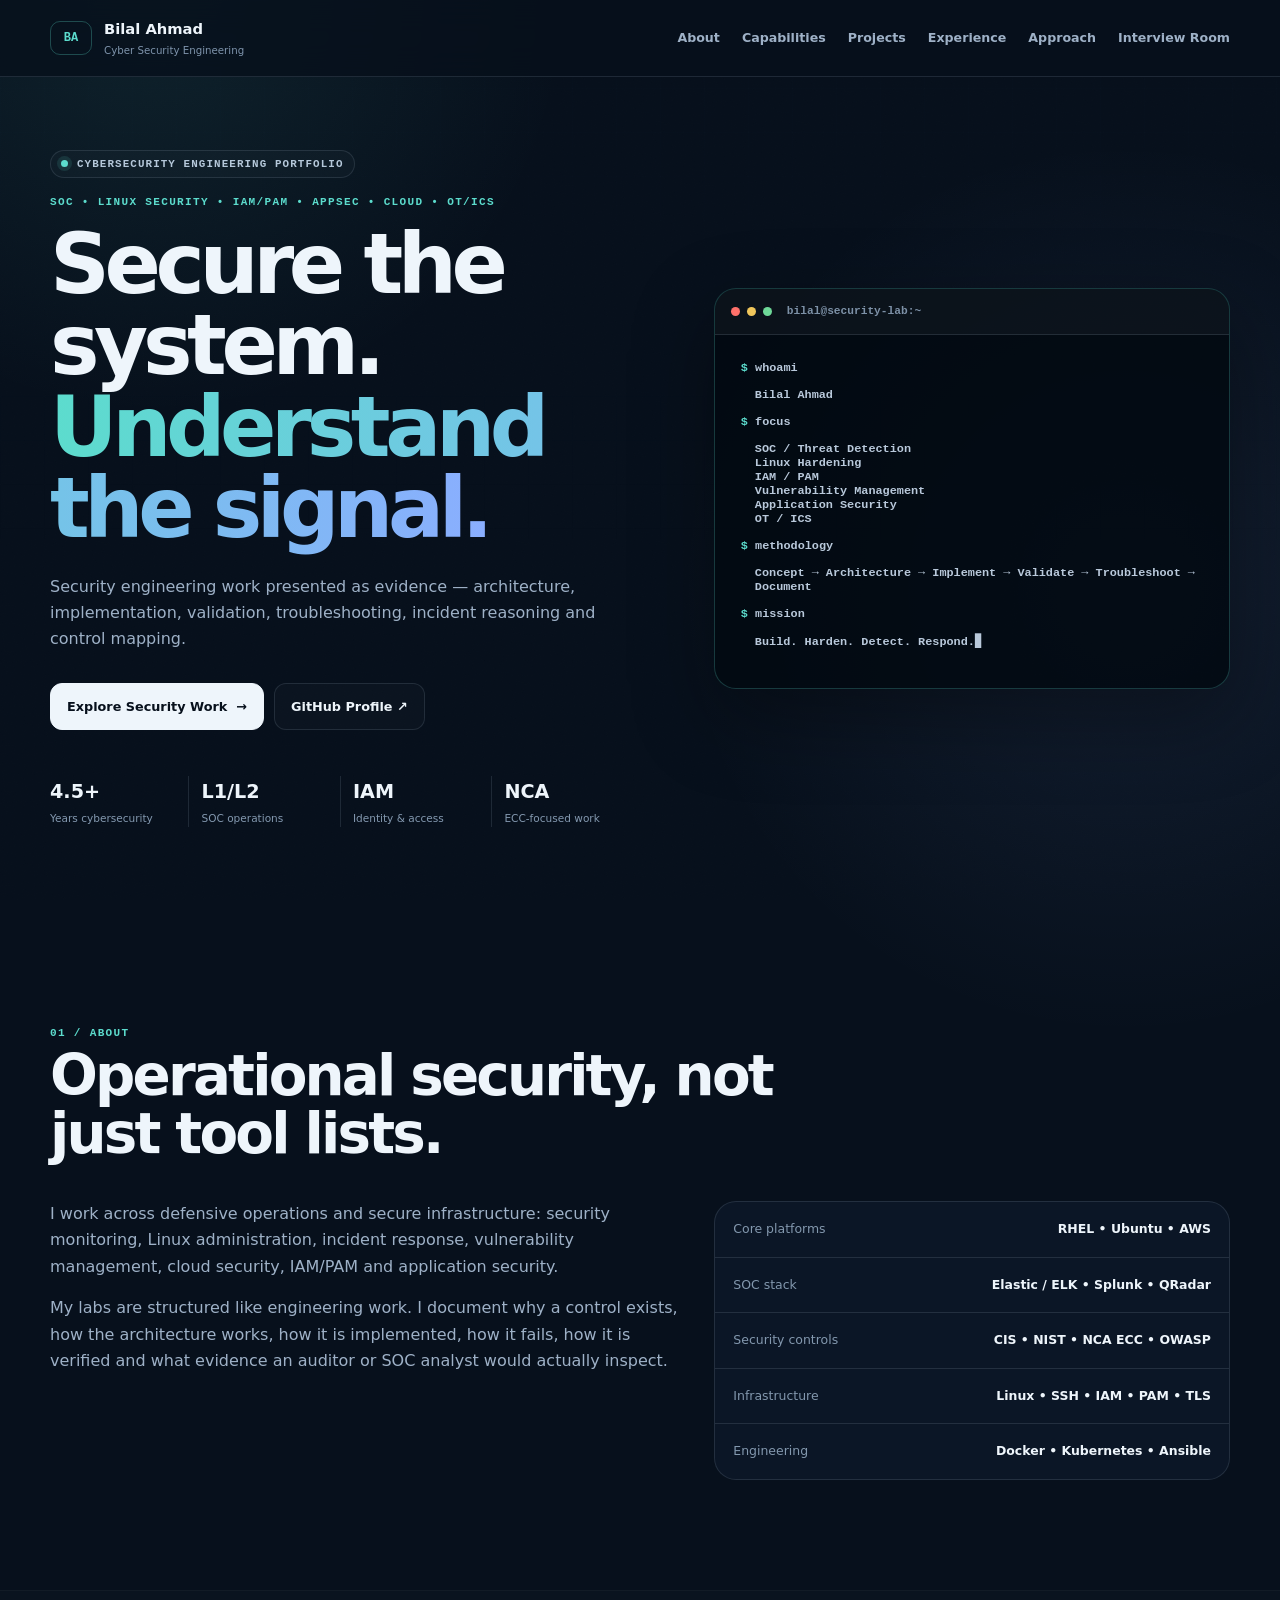
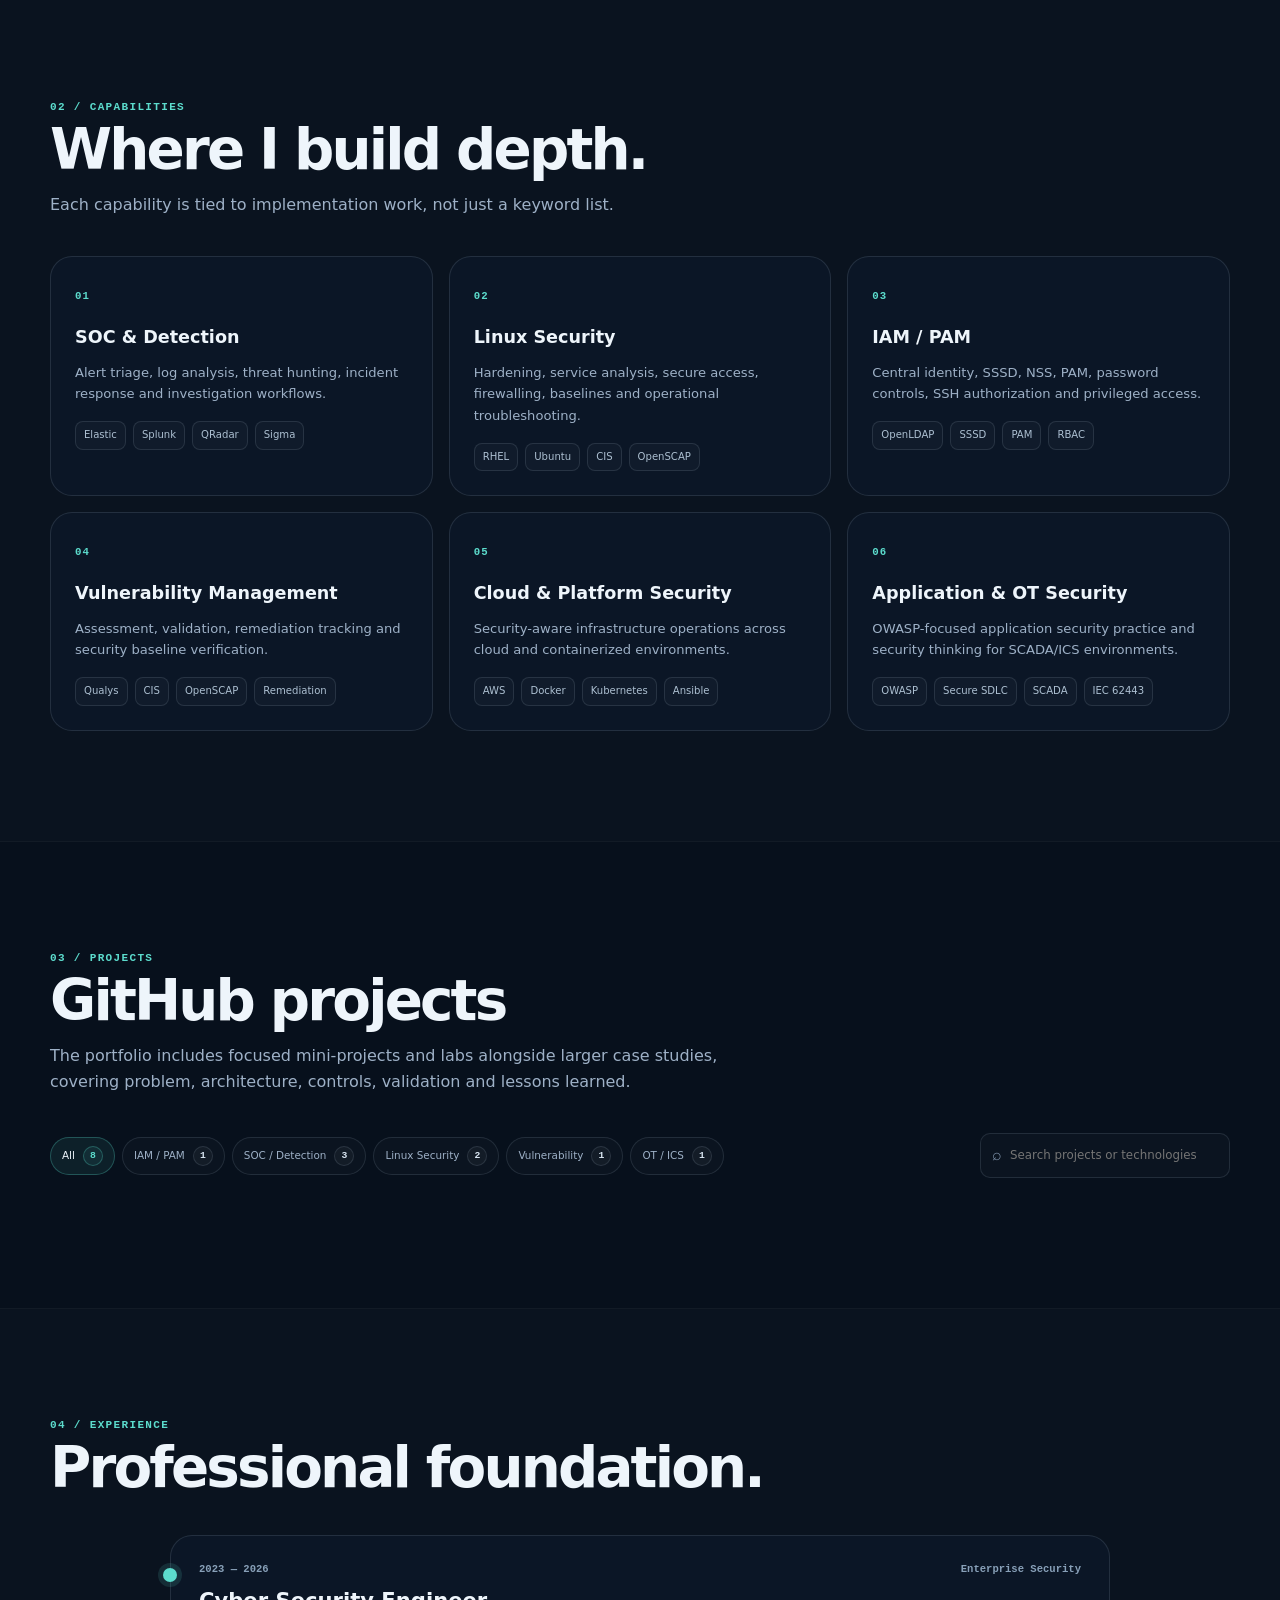
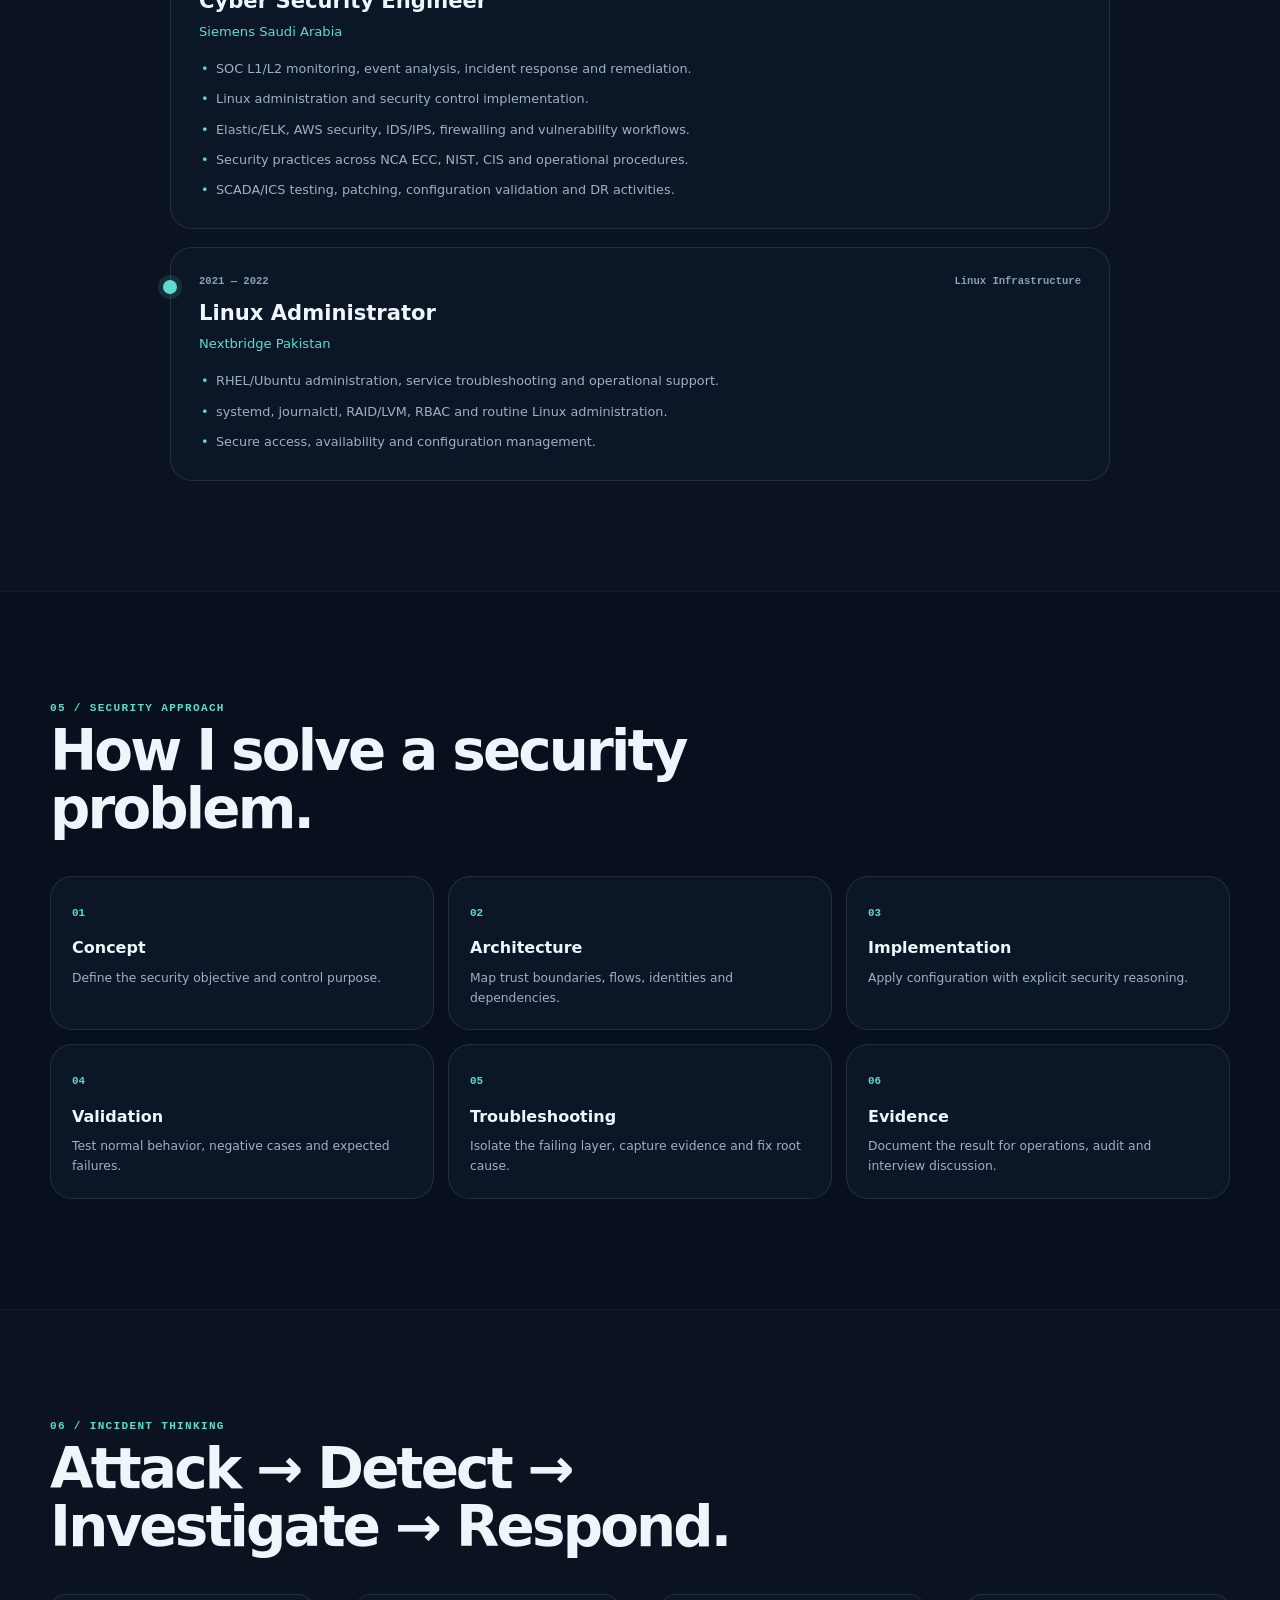
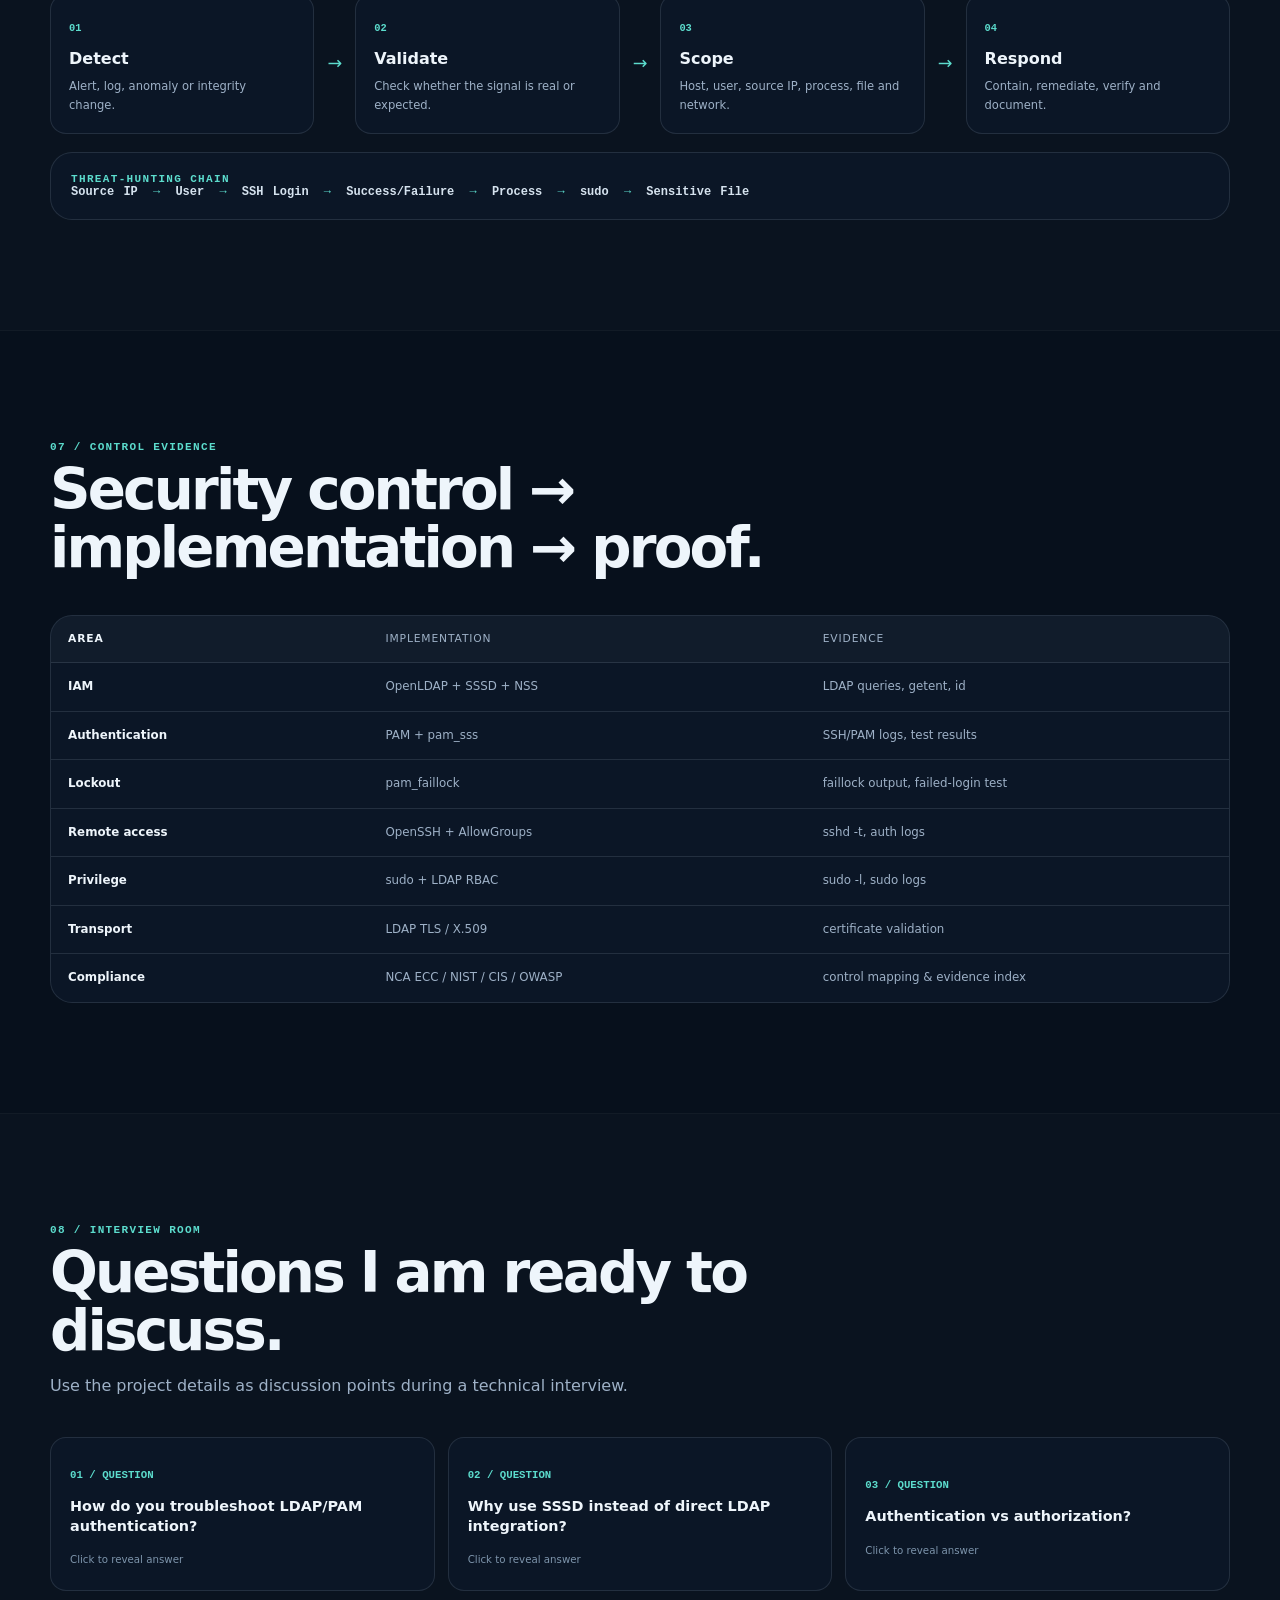
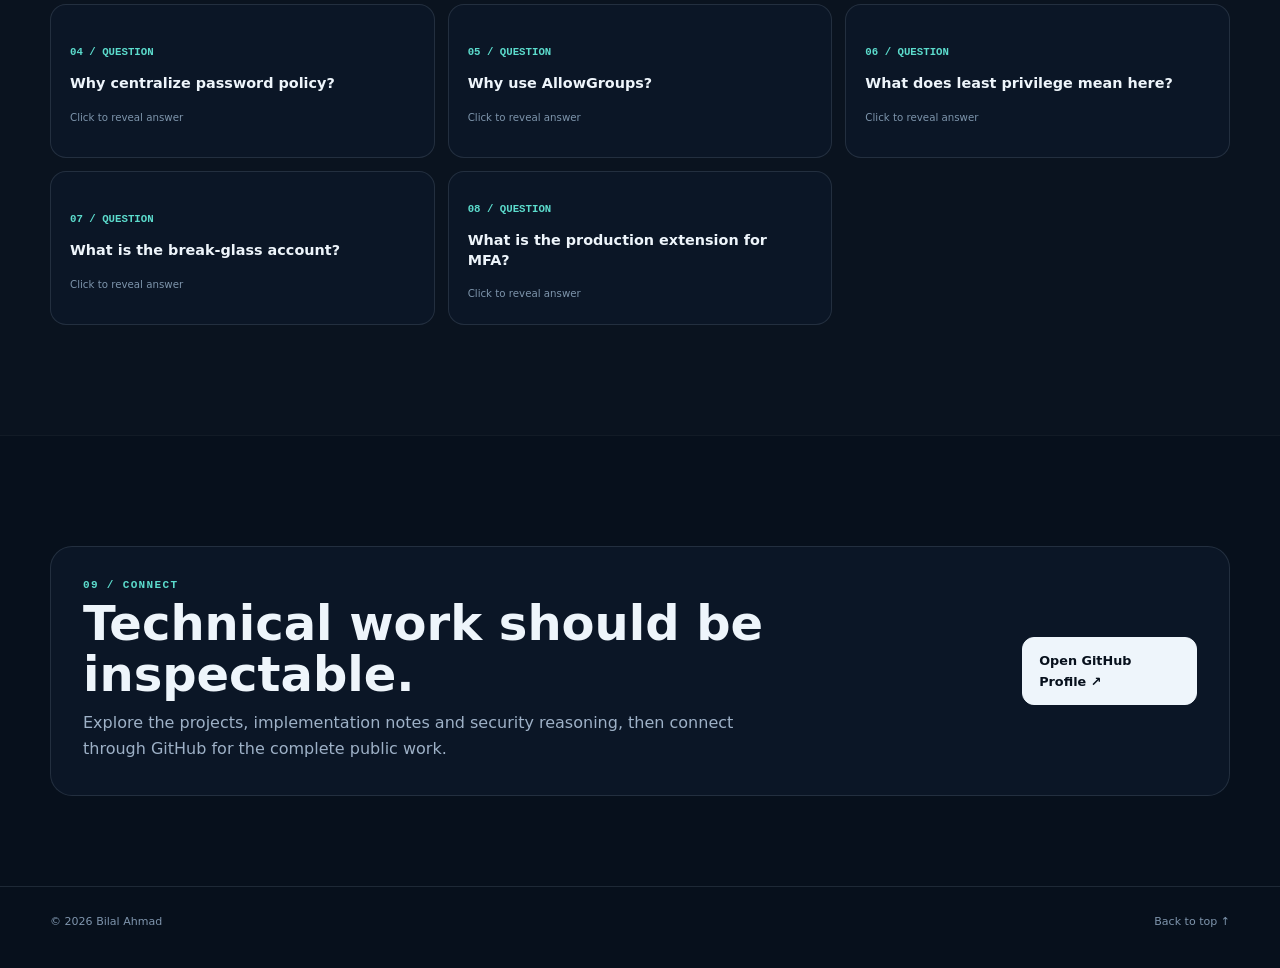
==== commit 5dd238e0: "Clarify project portfolio includes mini-projects and labs" ====
--- a/index.html
+++ b/index.html
@@ -120,7 +120,7 @@
       <div class="section-head reveal">
         <p class="eyebrow">03 / PROJECTS</p>
         <h2>GitHub projects</h2>
-        <p class="section-sub">Selected projects are presented as case studies: problem, architecture, controls, validation and lessons learned.</p>
+        <p class="section-sub">The portfolio includes focused mini-projects and labs alongside larger case studies, covering problem, architecture, controls, validation and lessons learned.</p>
       </div>
 
       <div class="project-toolbar reveal">
--- a/style.css
+++ b/style.css
@@ -1,875 +1,74 @@
-/* =========================================================
-   Bilal Ahmad — Cybersecurity Portfolio
-   Responsive styles
-   ========================================================= */
-
-:root {
-  --bg: #07111f;
-  --bg-soft: #0a1728;
-  --panel: rgba(10, 23, 40, 0.82);
-  --panel-solid: #0d1a2b;
-  --line: rgba(148, 163, 184, 0.16);
-  --text: #e6edf6;
-  --muted: #9fb0c5;
-  --accent: #56d6c9;
-  --accent-2: #7da8ff;
-  --danger: #ff6b6b;
-  --warning: #f4c95d;
-  --success: #74d69a;
-  --radius: 20px;
-  --container: 1160px;
-  --shadow: 0 20px 60px rgba(0, 0, 0, 0.32);
+:root{
+  --bg:#07101c;--bg2:#0b1727;--panel:rgba(13,25,42,.78);--line:rgba(167,186,208,.15);
+  --line2:rgba(92,221,206,.28);--text:#eef5fb;--muted:#9eb1c7;--accent:#5cdccd;--accent2:#8aaeff;
+  --warn:#f0c65b;--shadow:0 28px 80px rgba(0,0,0,.34);--r:22px;--max:1180px
 }
-
-* { box-sizing: border-box; margin: 0; padding: 0; }
-
-html {
-  scroll-behavior: smooth;
-  scroll-padding-top: 84px;
-}
-
-body {
-  font-family: "Inter", sans-serif;
-  color: var(--text);
-  background:
-    radial-gradient(circle at 15% 10%, rgba(86, 214, 201, 0.08), transparent 25rem),
-    radial-gradient(circle at 85% 20%, rgba(125, 168, 255, 0.08), transparent 27rem),
-    var(--bg);
-  line-height: 1.65;
-  min-height: 100vh;
-}
-
-a { color: inherit; text-decoration: none; }
-
-button, a { -webkit-tap-highlight-color: transparent; }
-
-.container {
-  width: min(calc(100% - 40px), var(--container));
-  margin-inline: auto;
-}
-
-.bg-grid {
-  position: fixed;
-  inset: 0;
-  z-index: -1;
-  pointer-events: none;
-  opacity: 0.25;
-  background-image:
-    linear-gradient(rgba(148, 163, 184, 0.055) 1px, transparent 1px),
-    linear-gradient(90deg, rgba(148, 163, 184, 0.055) 1px, transparent 1px);
-  background-size: 42px 42px;
-  mask-image: linear-gradient(to bottom, black, transparent 88%);
-}
-
-.site-header {
-  position: sticky;
-  top: 0;
-  z-index: 100;
-  backdrop-filter: blur(18px);
-  -webkit-backdrop-filter: blur(18px);
-  background: rgba(7, 17, 31, 0.78);
-  border-bottom: 1px solid var(--line);
-}
-
-.nav {
-  min-height: 76px;
-  display: flex;
-  align-items: center;
-  justify-content: space-between;
-  gap: 28px;
-}
-
-.brand {
-  display: inline-flex;
-  align-items: center;
-  gap: 10px;
-  font-weight: 800;
-  letter-spacing: -0.02em;
-}
-
-.brand-mark {
-  font-family: "JetBrains Mono", monospace;
-  display: inline-grid;
-  place-items: center;
-  width: 38px;
-  height: 30px;
-  border: 1px solid rgba(86, 214, 201, 0.45);
-  color: var(--accent);
-  border-radius: 8px;
-  font-size: 0.85rem;
-}
-
-.nav-links {
-  display: flex;
-  align-items: center;
-  gap: 26px;
-}
-
-.nav-links a {
-  color: var(--muted);
-  font-size: 0.92rem;
-  transition: color 180ms ease;
-}
-
-.nav-links a:hover,
-.nav-links a.active {
-  color: var(--text);
-}
-
-.menu-toggle {
-  display: none;
-  border: 1px solid var(--line);
-  background: transparent;
-  padding: 8px;
-  border-radius: 10px;
-  cursor: pointer;
-}
-
-.menu-toggle span {
-  width: 22px;
-  height: 2px;
-  display: block;
-  background: var(--text);
-  margin: 4px;
-}
-
-.hero {
-  min-height: calc(100vh - 76px);
-  display: grid;
-  grid-template-columns: 1.12fr 0.88fr;
-  align-items: center;
-  gap: 70px;
-  padding-top: 70px;
-  padding-bottom: 80px;
-}
-
-.eyebrow {
-  font-family: "JetBrains Mono", monospace;
-  color: var(--accent);
-  font-size: 0.77rem;
-  font-weight: 600;
-  letter-spacing: 0.11em;
-  margin-bottom: 16px;
-}
-
-.hero h1 {
-  font-size: clamp(3rem, 6vw, 5.5rem);
-  line-height: 1.02;
-  letter-spacing: -0.055em;
-  max-width: 760px;
-}
-
-.hero h1 span {
-  background: linear-gradient(90deg, var(--accent), var(--accent-2));
-  -webkit-background-clip: text;
-  background-clip: text;
-  color: transparent;
-}
-
-.hero-text {
-  margin-top: 24px;
-  max-width: 700px;
-  color: var(--muted);
-  font-size: 1.04rem;
-}
-
-.hero-actions {
-  display: flex;
-  gap: 12px;
-  margin-top: 32px;
-  flex-wrap: wrap;
-}
-
-.btn {
-  display: inline-flex;
-  align-items: center;
-  gap: 10px;
-  padding: 13px 19px;
-  border-radius: 12px;
-  font-weight: 700;
-  font-size: 0.94rem;
-  border: 1px solid var(--line);
-  transition: transform 180ms ease, border-color 180ms ease, background 180ms ease;
-}
-
-.btn:hover { transform: translateY(-2px); }
-
-.btn-primary {
-  background: var(--text);
-  color: #07111f;
-  border-color: var(--text);
-}
-
-.btn-secondary {
-  background: rgba(255,255,255,0.02);
-}
-
-.stats {
-  display: flex;
-  flex-wrap: wrap;
-  gap: 14px;
-  margin-top: 46px;
-}
-
-.stat {
-  min-width: 145px;
-  padding-right: 18px;
-  border-right: 1px solid var(--line);
-}
-
-.stat:last-child { border-right: 0; }
-
-.stat strong {
-  display: block;
-  font-size: 1.2rem;
-  color: var(--text);
-}
-
-.stat span {
-  display: block;
-  color: var(--muted);
-  font-size: 0.75rem;
-  margin-top: 3px;
-}
-
-.terminal-card {
-  border: 1px solid rgba(86, 214, 201, 0.22);
-  background: rgba(3, 10, 19, 0.78);
-  border-radius: var(--radius);
-  box-shadow: var(--shadow);
-  overflow: hidden;
-  transform: perspective(1200px) rotateY(-3deg);
-}
-
-.terminal-bar {
-  min-height: 46px;
-  display: flex;
-  align-items: center;
-  gap: 7px;
-  padding: 0 16px;
-  background: rgba(255,255,255,0.035);
-  border-bottom: 1px solid var(--line);
-}
-
-.dot { width: 9px; height: 9px; border-radius: 50%; display: block; }
-.dot-red { background: var(--danger); }
-.dot-yellow { background: var(--warning); }
-.dot-green { background: var(--success); }
-
-.terminal-title {
-  margin-left: 8px;
-  color: #7f92a9;
-  font-size: 0.72rem;
-  font-family: "JetBrains Mono", monospace;
-}
-
-.terminal-body {
-  padding: 26px 24px 30px;
-  font-family: "JetBrains Mono", monospace;
-  font-size: 0.78rem;
-}
-
-.terminal-body p { margin-bottom: 14px; color: #bbcad9; }
-.prompt { color: var(--accent); }
-.command-output { color: #eef7ff !important; padding-left: 14px; }
-
-.cursor {
-  color: var(--accent);
-  animation: blink 1s steps(1, start) infinite;
-}
-
-@keyframes blink { 50% { opacity: 0; } }
-
-.section {
-  padding-top: 120px;
-  padding-bottom: 120px;
-}
-
-.section-alt {
-  background: rgba(255,255,255,0.014);
-  border-top: 1px solid rgba(255,255,255,0.03);
-  border-bottom: 1px solid rgba(255,255,255,0.03);
-}
-
-.section-heading {
-  max-width: 780px;
-  margin-bottom: 48px;
-}
-
-.section-heading h2 {
-  font-size: clamp(2rem, 4vw, 3.2rem);
-  line-height: 1.08;
-  letter-spacing: -0.04em;
-}
-
-.section-subtitle {
-  margin-top: 18px;
-  color: var(--muted);
-  max-width: 720px;
-}
-
-.about-grid {
-  display: grid;
-  grid-template-columns: 1.1fr 0.9fr;
-  gap: 40px;
-  align-items: start;
-}
-
-.about-copy p {
-  color: var(--muted);
-  font-size: 1.02rem;
-  margin-bottom: 18px;
-}
-
-.about-panel,
-.timeline-card,
-.skill-card,
-.project-card,
-.contact-card {
-  border: 1px solid var(--line);
-  background: var(--panel);
-  border-radius: var(--radius);
-}
-
-.about-panel { overflow: hidden; }
-
-.panel-row {
-  display: flex;
-  justify-content: space-between;
-  gap: 24px;
-  padding: 18px 20px;
-  border-bottom: 1px solid var(--line);
-  font-size: 0.88rem;
-}
-
-.panel-row:last-child { border-bottom: 0; }
-.panel-row span { color: var(--muted); }
-.panel-row strong { text-align: right; }
-
-.timeline {
-  position: relative;
-  max-width: 920px;
-  margin: 0 auto;
-}
-
-.timeline::before {
-  content: "";
-  position: absolute;
-  left: 10px;
-  top: 4px;
-  bottom: 4px;
-  width: 1px;
-  background: var(--line);
-}
-
-.timeline-item {
-  position: relative;
-  padding-left: 40px;
-  margin-bottom: 34px;
-}
-
-.timeline-item:last-child { margin-bottom: 0; }
-
-.timeline-dot {
-  position: absolute;
-  left: 4px;
-  top: 28px;
-  width: 13px;
-  height: 13px;
-  border-radius: 50%;
-  border: 2px solid var(--bg);
-  background: var(--accent);
-  box-shadow: 0 0 0 4px rgba(86,214,201,0.13);
-}
-
-.timeline-card { padding: 28px; }
-
-.timeline-top {
-  display: flex;
-  justify-content: space-between;
-  gap: 24px;
-  align-items: flex-start;
-  margin-bottom: 18px;
-}
-
-.timeline-date,
-.company {
-  color: var(--muted);
-  font-size: 0.82rem;
-}
-
-.timeline-card h3 { font-size: 1.3rem; margin-top: 4px; }
-.company { margin-top: 3px; }
-
-.tag {
-  border: 1px solid var(--line);
-  color: #c9d6e6;
-  padding: 6px 10px;
-  border-radius: 999px;
-  font-size: 0.72rem;
-  white-space: nowrap;
-}
-
-.clean-list {
-  list-style: none;
-  color: var(--muted);
-  display: grid;
-  gap: 12px;
-  font-size: 0.91rem;
-}
-
-.clean-list li {
-  position: relative;
-  padding-left: 18px;
-}
-
-.clean-list li::before {
-  content: "•";
-  position: absolute;
-  left: 2px;
-  color: var(--accent);
-}
-
-.tech-row,
-.tag-list {
-  display: flex;
-  gap: 8px;
-  flex-wrap: wrap;
-}
-
-.tech-row { margin-top: 22px; }
-
-.tech-row span,
-.tag-list span {
-  border: 1px solid var(--line);
-  color: #aebed0;
-  background: rgba(255,255,255,0.02);
-  padding: 6px 9px;
-  border-radius: 8px;
-  font-size: 0.71rem;
-}
-
-.skills-grid,
-.projects-grid {
-  display: grid;
-  grid-template-columns: repeat(3, 1fr);
-  gap: 18px;
-}
-
-.skill-card,
-.project-card {
-  padding: 26px;
-  transition: transform 180ms ease, border-color 180ms ease;
-}
-
-.skill-card:hover,
-.project-card:hover {
-  transform: translateY(-4px);
-  border-color: rgba(86,214,201,0.34);
-}
-
-.skill-icon,
-.project-number {
-  font-family: "JetBrains Mono", monospace;
-  color: var(--accent);
-  font-size: 0.72rem;
-  letter-spacing: 0.08em;
-}
-
-.skill-card h3,
-.project-card h3 {
-  font-size: 1.15rem;
-  margin-top: 16px;
-}
-
-.skill-card p,
-.project-card p {
-  color: var(--muted);
-  font-size: 0.88rem;
-  margin: 11px 0 18px;
-}
-
-.project-card {
-  display: flex;
-  flex-direction: column;
-  min-height: 300px;
-}
-
-.project-card.featured {
-  grid-column: span 2;
-  background:
-    radial-gradient(circle at 100% 0%, rgba(86,214,201,0.08), transparent 18rem),
-    var(--panel);
-}
-
-.project-top {
-  display: flex;
-  align-items: center;
-  justify-content: space-between;
-  gap: 12px;
-}
-
-.status {
-  color: #bdd0e6;
-  border: 1px solid var(--line);
-  border-radius: 999px;
-  padding: 5px 9px;
-  font-size: 0.68rem;
-}
-
-.project-flow {
-  display: flex;
-  gap: 7px;
-  align-items: center;
-  flex-wrap: wrap;
-  margin: 8px 0 18px;
-  font-family: "JetBrains Mono", monospace;
-  font-size: 0.69rem;
-  color: #b8c9dc;
-}
-
-.project-flow b { color: var(--accent); font-weight: 500; }
-
-.project-link {
-  display: inline-flex;
-  align-items: center;
-  gap: 8px;
-  margin-top: auto;
-  padding-top: 22px;
-  font-weight: 700;
-  font-size: 0.82rem;
-  color: var(--text);
-}
-
-.project-link span { color: var(--accent); }
-
-.method-grid {
-  display: grid;
-  grid-template-columns: repeat(3, 1fr);
-  gap: 14px;
-}
-
-.method-step {
-  border: 1px solid var(--line);
-  border-radius: 16px;
-  padding: 22px;
-  background: rgba(255,255,255,0.02);
-}
-
-.method-step span {
-  font-family: "JetBrains Mono", monospace;
-  color: var(--accent);
-  font-size: 0.7rem;
-}
-
-.method-step strong {
-  display: block;
-  margin-top: 10px;
-}
-
-.method-step p {
-  color: var(--muted);
-  font-size: 0.83rem;
-  margin-top: 6px;
-}
-
-.contact-section { padding-bottom: 90px; }
-
-.contact-card {
-  padding: 34px;
-  display: grid;
-  grid-template-columns: 1fr 1fr;
-  gap: 46px;
-  align-items: start;
-}
-
-.contact-card h2 {
-  font-size: clamp(2.2rem, 4vw, 3.4rem);
-  line-height: 1;
-  letter-spacing: -0.045em;
-}
-
-.contact-card p:not(.eyebrow) {
-  margin-top: 14px;
-  color: var(--muted);
-}
-
-.contact-links {
-  display: grid;
-  gap: 10px;
-}
-
-.contact-links a {
-  border: 1px solid var(--line);
-  border-radius: 14px;
-  padding: 14px 16px;
-  display: flex;
-  flex-direction: column;
-  gap: 3px;
-  transition: background 180ms ease, transform 180ms ease;
-}
-
-.contact-links a:hover {
-  background: rgba(255,255,255,0.035);
-  transform: translateY(-2px);
-}
-
-.contact-links span {
-  color: var(--muted);
-  font-size: 0.72rem;
-}
-
-.contact-links strong { font-size: 0.9rem; }
-
-.footer {
-  border-top: 1px solid var(--line);
-  color: var(--muted);
-  font-size: 0.75rem;
-}
-
-.footer-inner {
-  min-height: 72px;
-  display: flex;
-  justify-content: space-between;
-  align-items: center;
-}
-
-.footer a:hover { color: var(--text); }
-
-.reveal {
-  opacity: 0;
-  transform: translateY(18px);
-  transition: opacity 650ms ease, transform 650ms ease;
-}
-
-.reveal.visible {
-  opacity: 1;
-  transform: none;
-}
-
-@media (max-width: 980px) {
-  .hero {
-    grid-template-columns: 1fr;
-    gap: 42px;
-    min-height: auto;
-    padding-top: 70px;
-  }
-
-  .terminal-card { max-width: 760px; transform: none; }
-
-  .skills-grid,
-  .projects-grid { grid-template-columns: repeat(2, 1fr); }
-
-  .project-card.featured { grid-column: span 2; }
-
-  .method-grid { grid-template-columns: repeat(2, 1fr); }
-
-  .about-grid,
-  .contact-card { grid-template-columns: 1fr; }
-}
-
-@media (max-width: 720px) {
-  .container { width: min(calc(100% - 28px), var(--container)); }
-
-  .nav { min-height: 68px; }
-
-  .menu-toggle { display: block; }
-
-  .nav-links {
-    position: absolute;
-    top: 68px;
-    left: 14px;
-    right: 14px;
-    padding: 12px;
-    background: rgba(7,17,31,0.96);
-    border: 1px solid var(--line);
-    border-radius: 16px;
-    display: none;
-    flex-direction: column;
-    align-items: stretch;
-  }
-
-  .nav-links.open { display: flex; }
-
-  .nav-links a { padding: 10px 12px; border-radius: 10px; }
-  .nav-links a:hover { background: rgba(255,255,255,0.03); }
-
-  .hero { padding-top: 56px; padding-bottom: 70px; }
-
-  .hero h1 { font-size: clamp(2.75rem, 14vw, 4.15rem); }
-
-  .section { padding-top: 88px; padding-bottom: 88px; }
-
-  .skills-grid,
-  .projects-grid,
-  .method-grid { grid-template-columns: 1fr; }
-
-  .project-card.featured { grid-column: auto; }
-
-  .timeline-item { padding-left: 28px; }
-  .timeline::before { left: 7px; }
-  .timeline-dot { left: 1px; }
-
-  .timeline-top {
-    flex-direction: column;
-    gap: 12px;
-  }
-
-  .tag { align-self: flex-start; }
-
-  .contact-card { padding: 24px; }
-
-  .footer-inner {
-    min-height: 64px;
-    gap: 16px;
-  }
-}
-
-@media (max-width: 480px) {
-  .hero-actions { flex-direction: column; align-items: stretch; }
-  .btn { justify-content: center; }
-  .stats { gap: 10px; }
-  .stat { min-width: 110px; }
-  .stat:nth-child(2) { border-right: 0; }
-  .terminal-body { font-size: 0.72rem; padding: 22px 16px; }
-}
-
-/* =========================================================
-   Automatic GitHub Projects
-   ========================================================= */
-
-.project-controls {
-  display: flex;
-  align-items: center;
-  justify-content: space-between;
-  gap: 18px;
-  margin: -20px 0 24px;
-  flex-wrap: wrap;
-}
-
-.project-filters {
-  display: flex;
-  gap: 8px;
-  flex-wrap: wrap;
-}
-
-.filter-btn {
-  border: 1px solid var(--line);
-  color: var(--muted);
-  background: rgba(255,255,255,0.02);
-  border-radius: 999px;
-  padding: 8px 12px;
-  font: inherit;
-  font-size: 0.72rem;
-  cursor: pointer;
-  transition: color 180ms ease, border-color 180ms ease, background 180ms ease;
-}
-
-.filter-btn:hover,
-.filter-btn.active {
-  color: var(--text);
-  border-color: rgba(86,214,201,0.45);
-  background: rgba(86,214,201,0.08);
-}
-
-.project-count {
-  color: var(--muted);
-  font-family: "JetBrains Mono", monospace;
-  font-size: 0.72rem;
-}
-
-.project-meta {
-  display: flex;
-  gap: 14px;
-  flex-wrap: wrap;
-  color: #8295aa;
-  font-size: 0.68rem;
-  margin-top: 4px;
-}
-
-.project-state {
-  grid-column: 1 / -1;
-  min-height: 220px;
-  display: grid;
-  place-items: center;
-  align-content: center;
-  gap: 10px;
-  border: 1px dashed var(--line);
-  border-radius: var(--radius);
-  color: var(--muted);
-  text-align: center;
-  padding: 30px;
-}
-
-.project-state strong {
-  color: var(--text);
-}
-
-.project-error {
-  border-color: rgba(255,107,107,0.25);
-}
-
-.project-note {
-  display: flex;
-  align-items: flex-start;
-  gap: 12px;
-  margin-top: 24px;
-  padding: 16px 18px;
-  border: 1px solid var(--line);
-  border-radius: 14px;
-  color: var(--muted);
-  background: rgba(255,255,255,0.018);
-  font-size: 0.78rem;
-}
-
-.project-note strong {
-  color: var(--text);
-}
-
-.project-note code {
-  color: var(--accent);
-  font-family: "JetBrains Mono", monospace;
-}
-
-.note-icon {
-  color: var(--accent);
-  font-family: "JetBrains Mono", monospace;
-}
-
-.loader {
-  width: 26px;
-  height: 26px;
-  border: 2px solid var(--line);
-  border-top-color: var(--accent);
-  border-radius: 50%;
-  animation: spin 700ms linear infinite;
-}
-
-@keyframes spin {
-  to { transform: rotate(360deg); }
-}
-
-@media (max-width: 720px) {
-  .project-controls {
-    align-items: flex-start;
-    flex-direction: column;
-  }
-
-  .project-filters {
-    width: 100%;
-  }
-}
-
-.project-card.return-highlight {
-  border-color: rgba(86,214,201,0.75);
-  box-shadow: 0 0 0 3px rgba(86,214,201,0.08), 0 20px 60px rgba(0,0,0,0.32);
-}
-
-#project-enterprise-ldap-pam-security-lab {
-  scroll-margin-top: 100px;
-}
-
-#project-enterprise-ldap-pam-security-lab:target {
-  border-color: rgba(86,214,201,0.75);
-  box-shadow: 0 0 0 3px rgba(86,214,201,0.08), 0 20px 60px rgba(0,0,0,0.32);
-}
+*{box-sizing:border-box;margin:0;padding:0}
+html{scroll-behavior:smooth;scroll-padding-top:92px}
+body{font-family:Inter,ui-sans-serif,system-ui,-apple-system,BlinkMacSystemFont,"Segoe UI",sans-serif;color:var(--text);background:
+radial-gradient(circle at 12% 0%,rgba(92,220,206,.09),transparent 26rem),
+radial-gradient(circle at 88% 8%,rgba(138,174,255,.09),transparent 28rem),var(--bg);line-height:1.65;min-height:100vh}
+body.modal-open{overflow:hidden}
+a{color:inherit;text-decoration:none}button,input{font:inherit}
+.container{width:min(calc(100% - 40px),var(--max));margin-inline:auto}
+.noise,.grid-bg{position:fixed;inset:0;pointer-events:none;z-index:-2}
+.noise{opacity:.035;background-image:url("data:image/svg+xml,%3Csvg xmlns='http://www.w3.org/2000/svg' width='140' height='140' viewBox='0 0 140 140'%3E%3Cfilter id='n'%3E%3CfeTurbulence type='fractalNoise' baseFrequency='.9' numOctaves='3' stitchTiles='stitch'/%3E%3C/filter%3E%3Crect width='100%25' height='100%25' filter='url(%23n)' opacity='.32'/%3E%3C/svg%3E")}
+.grid-bg{z-index:-1;opacity:.32;background-image:linear-gradient(rgba(160,180,205,.045) 1px,transparent 1px),linear-gradient(90deg,rgba(160,180,205,.045) 1px,transparent 1px);background-size:44px 44px;mask-image:linear-gradient(to bottom,#000,transparent 88%)}
+.header{position:sticky;top:0;z-index:20;background:rgba(7,16,28,.78);backdrop-filter:blur(16px);border-bottom:1px solid var(--line)}
+.nav-wrap{min-height:76px;display:flex;align-items:center;justify-content:space-between;gap:24px}
+.brand{display:flex;align-items:center;gap:12px}.brand-chip{width:42px;height:34px;border:1px solid var(--line2);border-radius:10px;display:grid;place-items:center;color:var(--accent);font:700 .75rem ui-monospace,monospace}
+.brand strong{display:block;font-size:.92rem}.brand small{display:block;color:#7f94ac;font-size:.64rem;margin-top:1px}
+.nav-links{display:flex;align-items:center;gap:22px}.nav-links a{color:var(--muted);font-size:.79rem;font-weight:600}.nav-links a:hover{color:var(--text)}
+.menu-toggle{display:none;background:none;border:1px solid var(--line);border-radius:10px;padding:8px}.menu-toggle span{display:block;width:22px;height:2px;background:var(--text);margin:4px}
+.hero{min-height:calc(100vh - 76px);display:grid;grid-template-columns:1.07fr .93fr;align-items:center;gap:70px;padding:72px 0 90px}
+.status-line{display:inline-flex;align-items:center;gap:9px;font:600 .68rem ui-monospace,monospace;color:#b5c8da;letter-spacing:.1em;border:1px solid var(--line);padding:7px 10px;border-radius:999px;background:rgba(255,255,255,.018)}
+.pulse{width:7px;height:7px;border-radius:50%;background:var(--accent);box-shadow:0 0 0 4px rgba(92,220,206,.12)}
+.kicker,.eyebrow{font:700 .69rem ui-monospace,monospace;color:var(--accent);letter-spacing:.12em}.kicker{margin-top:18px}
+.hero h1{font-size:clamp(3.2rem,6.5vw,6rem);line-height:.98;letter-spacing:-.065em;margin-top:16px;max-width:800px}
+.hero h1 span{background:linear-gradient(90deg,var(--accent),var(--accent2));-webkit-background-clip:text;background-clip:text;color:transparent}
+.hero-lead{color:var(--muted);font-size:1rem;max-width:690px;margin-top:24px}.hero-actions{display:flex;gap:10px;flex-wrap:wrap;margin-top:30px}
+.btn{display:inline-flex;align-items:center;gap:9px;padding:12px 16px;border:1px solid var(--line);border-radius:12px;font-weight:800;font-size:.8rem;transition:transform .18s ease,border-color .18s ease}
+.btn:hover{transform:translateY(-2px);border-color:var(--line2)}.btn-primary{background:var(--text);color:var(--bg);border-color:var(--text)}.btn-ghost{background:rgba(255,255,255,.02)}
+.hero-metrics{display:grid;grid-template-columns:repeat(4,1fr);gap:12px;margin-top:46px}.hero-metrics div{padding-right:10px;border-right:1px solid var(--line)}.hero-metrics div:last-child{border:0}
+.hero-metrics strong{display:block;font-size:1.2rem}.hero-metrics span{display:block;color:#8499b0;font-size:.66rem;margin-top:2px}
+.hero-console{border:1px solid rgba(92,220,206,.23);border-radius:var(--r);overflow:hidden;background:rgba(2,9,17,.82);box-shadow:var(--shadow);transform:perspective(1100px) rotateY(-3deg)}
+.console-top{min-height:46px;display:flex;align-items:center;gap:7px;padding:0 16px;background:rgba(255,255,255,.035);border-bottom:1px solid var(--line)}
+.dot{width:9px;height:9px;border-radius:50%}.red{background:#ff716b}.yellow{background:var(--warn)}.green{background:#6ed898}
+.console-title{margin-left:8px;color:#7d91a7;font:600 .7rem ui-monospace,monospace}.console-body{padding:26px;font:600 .74rem ui-monospace,monospace}
+.console-body p{margin-bottom:13px;color:#b9c9db}.prompt{color:var(--accent)}.out{padding-left:14px;color:#eef7ff}.muted{color:#bdccdc}.accent{color:var(--accent)}.cursor{animation:blink 1s steps(1,start) infinite}
+.reveal{opacity:1;transform:none;transition:opacity .55s ease,transform .55s ease}.js-ready .reveal:not(.seen){opacity:0;transform:translateY(16px)}.reveal.seen{opacity:1;transform:none}@keyframes blink{50%{opacity:0}}
+.section{padding:110px 0}.alt{background:rgba(255,255,255,.015);border-top:1px solid rgba(255,255,255,.03);border-bottom:1px solid rgba(255,255,255,.03)}
+.section-head{max-width:790px;margin-bottom:38px}.section-head h2{font-size:clamp(2rem,4.4vw,3.55rem);line-height:1.03;letter-spacing:-.05em;margin-top:8px}.section-sub{color:var(--muted);margin-top:13px;max-width:730px}
+.about-grid{display:grid;grid-template-columns:1.1fr .9fr;gap:34px}.about-story p{color:var(--muted);font-size:1rem;margin-bottom:15px}
+.proof-panel,.cap-card,.project,.timeline-card,.method-card,.contact-panel,.hunt-box,.control-table{border:1px solid var(--line);background:var(--panel);border-radius:var(--r)}
+.proof-panel{overflow:hidden}.proof-row{display:flex;justify-content:space-between;gap:18px;padding:17px 18px;border-bottom:1px solid var(--line);font-size:.78rem}.proof-row:last-child{border:0}.proof-row span{color:#8398ae}.proof-row strong{text-align:right}
+.cap-grid{display:grid;grid-template-columns:repeat(3,1fr);gap:16px}.cap-card{padding:24px;transition:transform .18s ease,border-color .18s ease}.cap-card:hover,.project:hover,.method-card:hover{transform:translateY(-4px);border-color:var(--line2)}
+.cap-num,.project-code{font:700 .67rem ui-monospace,monospace;color:var(--accent);letter-spacing:.1em}.cap-card h3{font-size:1.1rem;margin-top:15px}.cap-card p,.project p{color:var(--muted);font-size:.82rem;margin:10px 0 16px}
+.tag-list{display:flex;gap:7px;flex-wrap:wrap}.tag-list span,.project-category{border:1px solid var(--line);background:rgba(255,255,255,.025);padding:5px 8px;border-radius:8px;color:#adc0d2;font-size:.63rem}.project-category{border-radius:999px}
+.project-toolbar{display:flex;justify-content:space-between;gap:18px;align-items:center;margin-bottom:20px}.filter-wrap{display:flex;gap:7px;flex-wrap:wrap}
+.filter{display:inline-flex;align-items:center;gap:8px;border:1px solid var(--line);background:rgba(255,255,255,.02);color:var(--muted);border-radius:999px;padding:8px 11px;font-size:.65rem;cursor:pointer}.filter:hover,.filter.active{color:var(--text);border-color:var(--line2);background:rgba(92,220,206,.08)}.filter-name{white-space:nowrap}.filter-count{min-width:20px;height:20px;display:inline-grid;place-items:center;padding:0 5px;border:1px solid var(--line);border-radius:999px;color:#d8e5f1;font:700 .61rem ui-monospace,monospace;background:rgba(255,255,255,.035)}.filter.active .filter-count{border-color:var(--line2);color:var(--accent);background:rgba(92,220,206,.07)}
+.search-box{display:flex;align-items:center;gap:8px;border:1px solid var(--line);background:rgba(255,255,255,.02);border-radius:10px;padding:8px 11px;min-width:250px;color:#7e92aa}.search-box input{border:0;outline:0;background:none;color:var(--text);width:100%;font-size:.74rem}
+.projects-grid{display:grid;grid-template-columns:repeat(3,1fr);gap:16px}.project{padding:23px;min-height:305px;display:flex;flex-direction:column;transition:transform .18s ease,border-color .18s ease}.project.featured{background:radial-gradient(circle at 100% 0%,rgba(92,220,206,.08),transparent 17rem),var(--panel)}
+.project-top{display:flex;align-items:center;justify-content:space-between;gap:12px}.project h3{font-size:1.12rem;line-height:1.2;margin-top:16px}.project-bottom{display:flex;justify-content:space-between;align-items:center;gap:10px;margin-top:auto;padding-top:18px;border-top:1px solid var(--line)}
+.text-btn,.repo-link{font-size:.71rem;font-weight:800}.text-btn{border:0;background:none;color:var(--text);cursor:pointer}.text-btn span{color:var(--accent)}.repo-link{color:var(--accent)}
+.project-empty{margin-top:20px;border:1px dashed var(--line);padding:25px;text-align:center;color:var(--muted);border-radius:var(--r)}
+.timeline{max-width:940px;margin-inline:auto;display:grid;gap:18px}.timeline-card{position:relative;padding:27px 28px 28px}.timeline-marker{position:absolute;left:-8px;top:32px;width:14px;height:14px;border-radius:50%;background:var(--accent);box-shadow:0 0 0 5px rgba(92,220,206,.13)}
+.timeline-meta{display:flex;justify-content:space-between;gap:12px;color:#88a0b8;font:600 .66rem ui-monospace,monospace}.timeline-card h3{font-size:1.32rem;margin-top:9px}.org{color:var(--accent);font-size:.82rem;margin:2px 0 16px}
+.timeline-card ul{list-style:none;display:grid;gap:9px;color:var(--muted);font-size:.8rem}.timeline-card li{position:relative;padding-left:17px}.timeline-card li::before{content:'•';position:absolute;left:2px;color:var(--accent)}
+.method-grid{display:grid;grid-template-columns:repeat(3,1fr);gap:14px}.method-card{padding:21px}.method-card span{color:var(--accent);font:700 .68rem ui-monospace,monospace}.method-card h3{margin-top:11px;font-size:1rem}.method-card p{color:var(--muted);font-size:.77rem;margin-top:6px}
+.response-flow{display:grid;grid-template-columns:1fr auto 1fr auto 1fr auto 1fr;align-items:center;gap:13px}.response-flow div{padding:18px;border:1px solid var(--line);background:var(--panel);border-radius:16px}.response-flow span{color:var(--accent);font:700 .65rem ui-monospace,monospace}.response-flow strong{display:block;margin-top:7px}.response-flow p{color:var(--muted);font-size:.72rem;margin-top:5px}.response-flow i{color:var(--accent);font-style:normal;font-size:1.1rem}
+.hunt-box{margin-top:18px;padding:20px}.hunt-chain{font:700 .75rem ui-monospace,monospace;color:#d6e3ef;word-spacing:2px}.hunt-chain b{color:var(--accent);padding:0 6px}
+.control-table{overflow:hidden}.control-row{display:grid;grid-template-columns:1fr 1.4fr 1.3fr;gap:18px;padding:14px 17px;border-bottom:1px solid var(--line);font-size:.74rem}.control-row:last-child{border:0}.control-row span:nth-child(1){color:var(--text);font-weight:800}.control-row span:nth-child(2),.control-row span:nth-child(3){color:var(--muted)}.control-row.head{background:rgba(255,255,255,.025);font-size:.67rem;text-transform:uppercase;letter-spacing:.08em;color:var(--accent)}
+.interview-grid{display:grid;grid-template-columns:repeat(3,1fr);gap:13px}.interview-card{text-align:left;padding:19px;border:1px solid var(--line);border-radius:16px;background:var(--panel);color:var(--text);cursor:pointer;min-height:154px;transition:transform .18s ease,border-color .18s ease}.interview-card:hover,.interview-card.open{transform:translateY(-3px);border-color:var(--line2)}
+.interview-card span{color:var(--accent);font:700 .67rem ui-monospace,monospace}.interview-card strong{display:block;font-size:.9rem;margin-top:11px;line-height:1.35}.interview-card em{display:block;color:#7e95ac;font-size:.64rem;margin-top:15px;font-style:normal}.interview-answer{color:var(--muted);font-size:.73rem;margin-top:12px}
+.contact-section{padding-bottom:90px}.contact-panel{padding:32px;display:flex;justify-content:space-between;gap:28px;align-items:center}.contact-panel h2{font-size:clamp(2rem,4vw,3rem);line-height:1.05;margin-top:7px}.contact-panel p:not(.eyebrow){color:var(--muted);margin-top:11px;max-width:690px}
+.footer{border-top:1px solid var(--line);color:#7f95ad}.footer-inner{min-height:70px;display:flex;align-items:center;justify-content:space-between;font-size:.69rem}.footer a:hover{color:var(--text)}
+.modal[hidden]{display:none}.modal{position:fixed;inset:0;z-index:50;display:grid;place-items:center;padding:20px}.modal-backdrop{position:absolute;inset:0;background:rgba(0,0,0,.66);backdrop-filter:blur(7px)}
+.modal-card{position:relative;z-index:1;width:min(760px,100%);max-height:88vh;overflow:auto;padding:30px;border:1px solid var(--line2);border-radius:24px;background:#0b1727;box-shadow:var(--shadow)}
+.modal-close{position:absolute;top:13px;right:15px;width:32px;height:32px;border:1px solid var(--line);border-radius:50%;background:none;color:var(--muted);font-size:1.35rem;cursor:pointer}
+.modal-card h2{font-size:2rem;line-height:1.08;margin-top:8px}.modal-summary{color:var(--muted);margin-top:12px}.modal-grid{display:grid;grid-template-columns:1fr 1fr;gap:12px;margin-top:22px}.modal-grid>div{border:1px solid var(--line);border-radius:14px;padding:14px}.modal-grid span{display:block;color:var(--accent);font:700 .65rem ui-monospace,monospace;text-transform:uppercase;letter-spacing:.06em}.modal-grid p{color:#c3d1df;font-size:.76rem;margin-top:6px}.modal-actions{display:flex;gap:10px;margin-top:22px;flex-wrap:wrap}
+.case-expanded{margin-top:22px;padding-top:22px;border-top:1px solid var(--line)}.case-expanded-head{display:flex;justify-content:space-between;gap:16px;align-items:flex-start;padding-bottom:18px}.case-expanded-head h3{font-size:1.2rem;line-height:1.25;margin-top:7px}.case-badge{border:1px solid var(--line);border-radius:999px;padding:6px 9px;color:#b9cadc;font:600 .66rem ui-monospace,monospace;white-space:nowrap}.modal-label{display:block;color:var(--accent);font:700 .65rem ui-monospace,monospace;letter-spacing:.07em;text-transform:uppercase}
+.case-section{border:1px solid var(--line);border-radius:14px;padding:15px 16px;margin-top:11px;background:rgba(255,255,255,.015)}.case-section p{color:#b9c9da;font-size:.79rem;margin-top:7px}.case-highlights{background:rgba(86,214,201,.035)}.case-chips{display:flex;flex-wrap:wrap;gap:7px;margin-top:10px}.case-chips span{border:1px solid var(--line);border-radius:999px;padding:6px 8px;color:#b9cadc;font-size:.67rem}
+@keyframes modalIn{from{opacity:0;transform:translateY(8px) scale(.985)}to{opacity:1;transform:none}}.modal:not([hidden]) .modal-card{animation:modalIn .2s ease}
+@media (max-width:1050px){.hero{grid-template-columns:1fr;gap:40px}.hero-console{max-width:780px;transform:none}.projects-grid,.cap-grid{grid-template-columns:repeat(2,1fr)}.interview-grid{grid-template-columns:repeat(2,1fr)}.response-flow{grid-template-columns:1fr;gap:10px}.response-flow i{transform:rotate(90deg);justify-self:center}.response-flow div{width:100%}}
+@media (max-width:760px){.container{width:min(calc(100% - 28px),var(--max))}.nav-wrap{min-height:68px}.menu-toggle{display:block}.nav-links{position:absolute;left:14px;right:14px;top:68px;display:none;flex-direction:column;align-items:stretch;padding:10px;border:1px solid var(--line);border-radius:15px;background:rgba(7,16,28,.96)}.nav-links.open{display:flex}.nav-links a{padding:9px}.hero{padding:54px 0 76px}.hero h1{font-size:clamp(2.75rem,14vw,4rem)}.hero-metrics{grid-template-columns:repeat(2,1fr)}.about-grid,.projects-grid,.cap-grid,.method-grid,.interview-grid{grid-template-columns:1fr}.section{padding:84px 0}.project-toolbar{align-items:stretch;flex-direction:column}.search-box{min-width:0}.timeline-marker{left:-6px}.timeline-card{margin-left:6px;padding:23px}.control-row{grid-template-columns:1fr;gap:5px}.control-row.head{display:none}.modal-grid{grid-template-columns:1fr}.contact-panel{flex-direction:column;align-items:flex-start}.footer-inner{min-height:60px}.case-expanded-head{flex-direction:column}.case-badge{align-self:flex-start}}
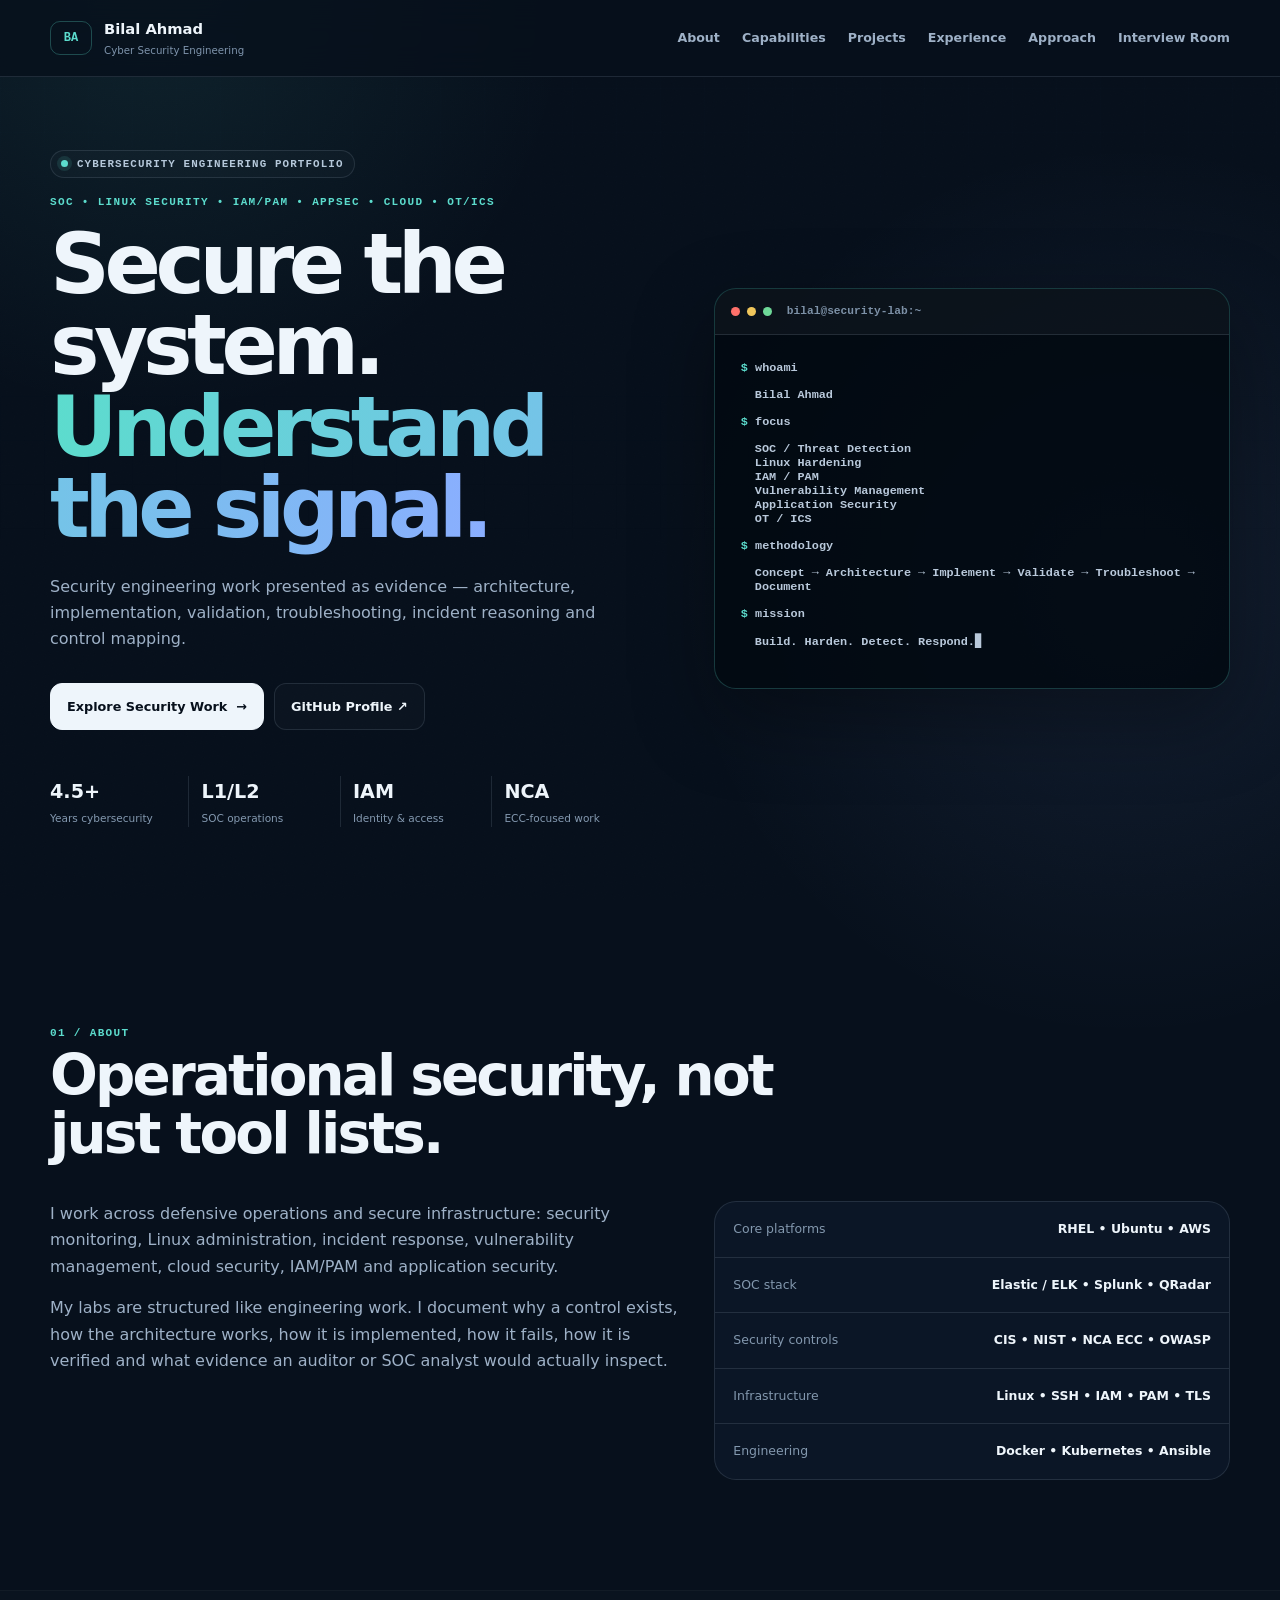
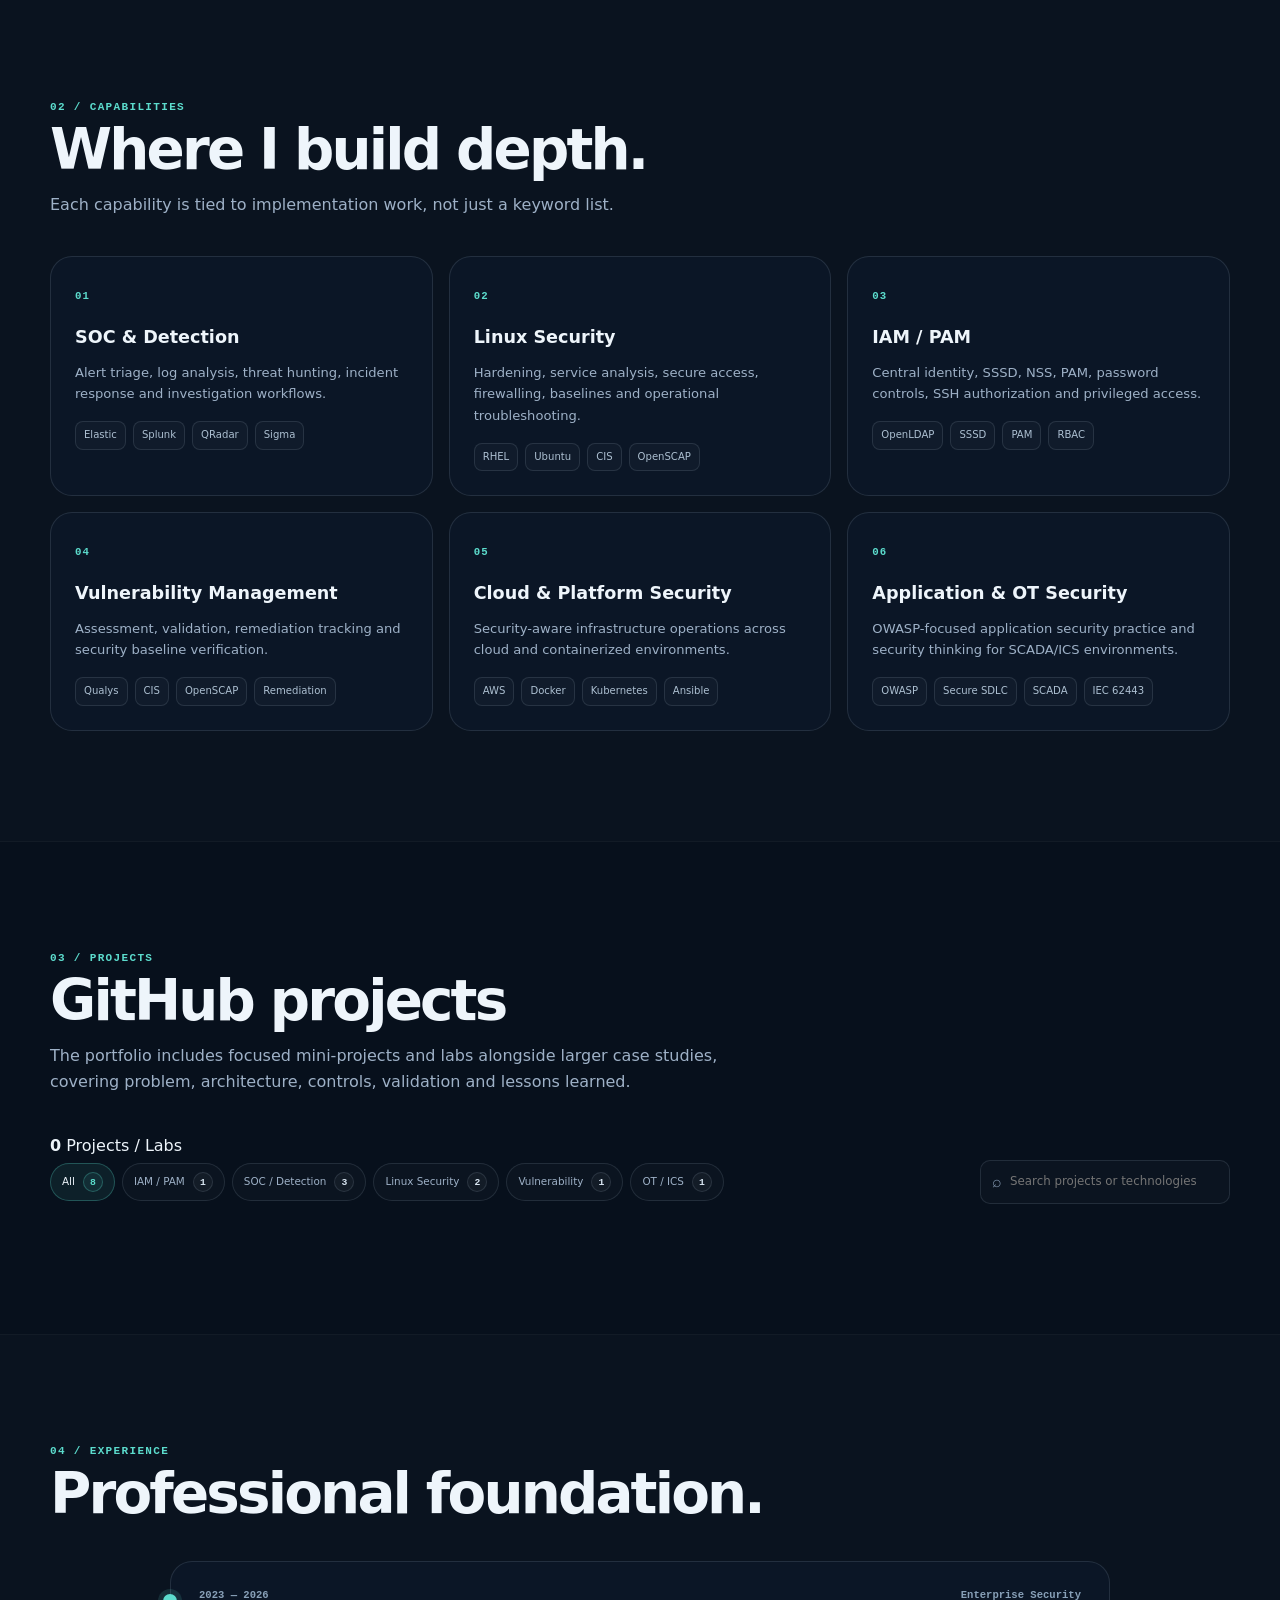
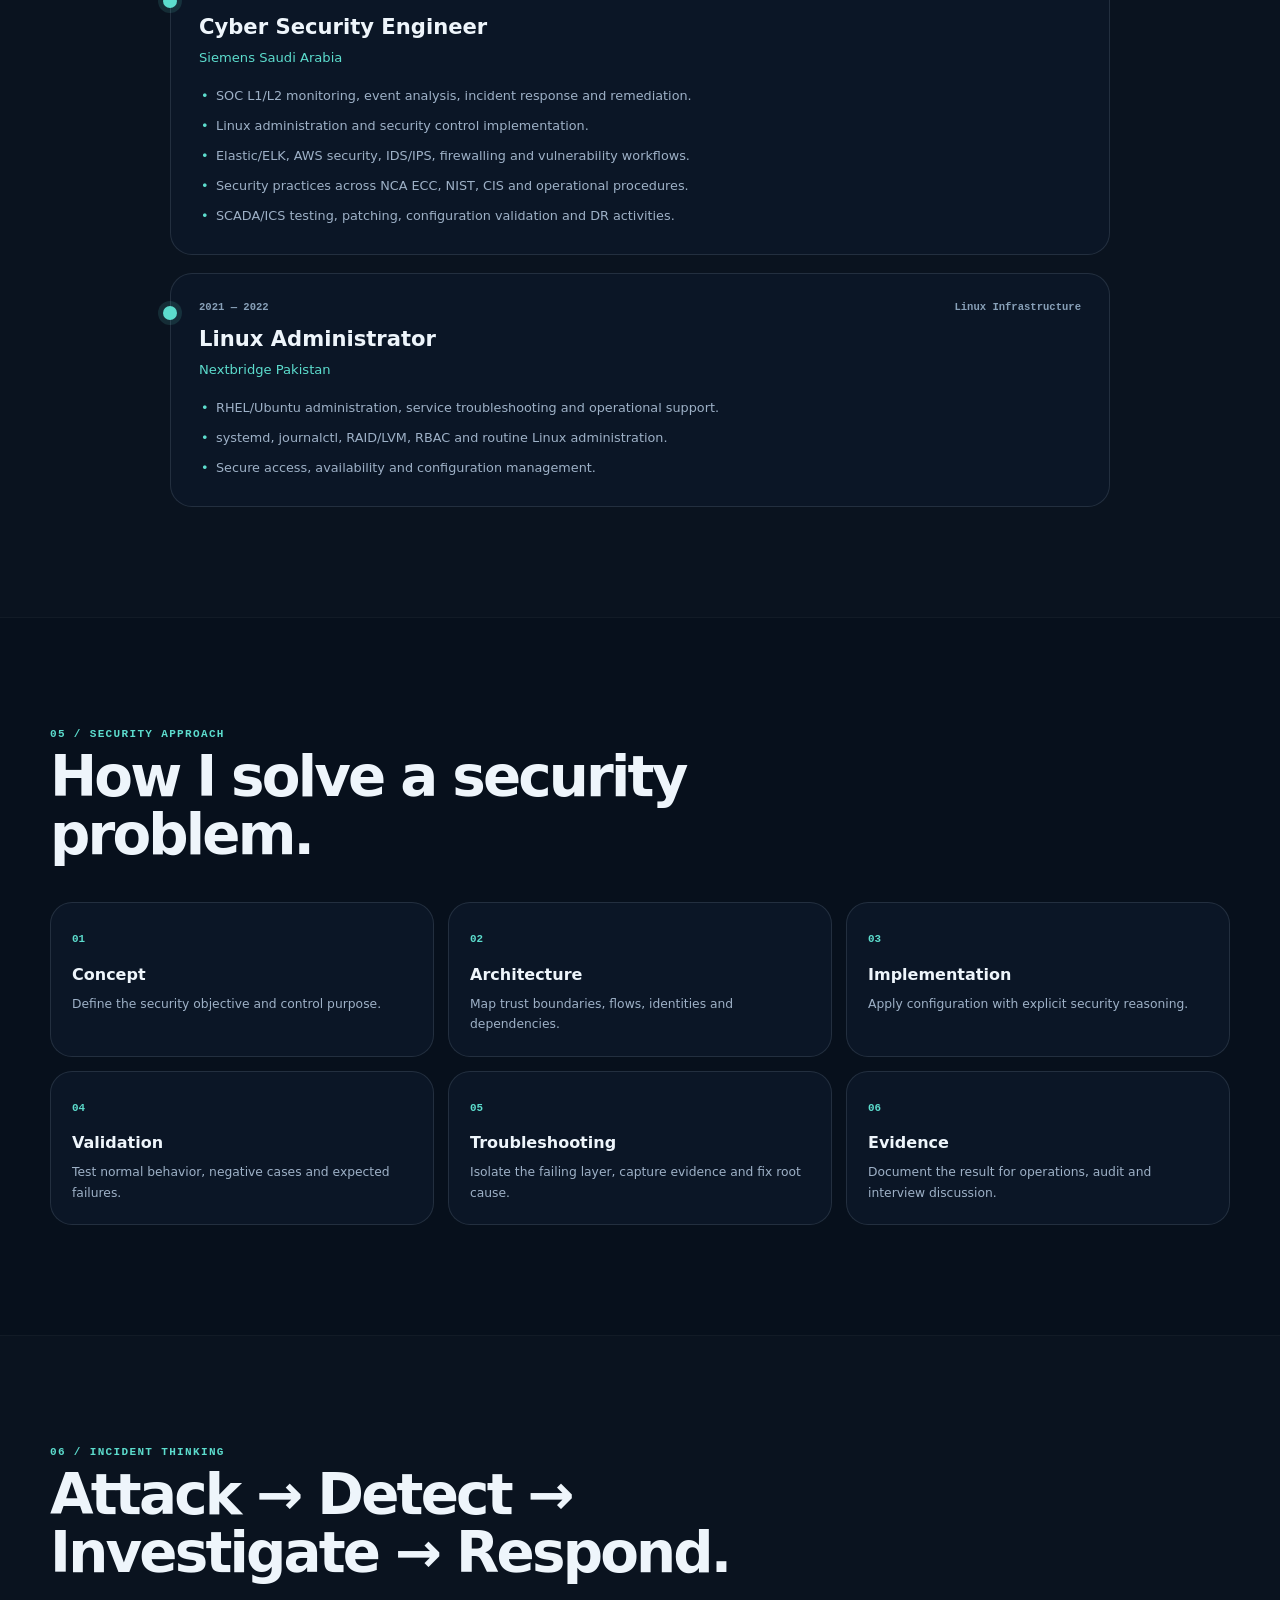
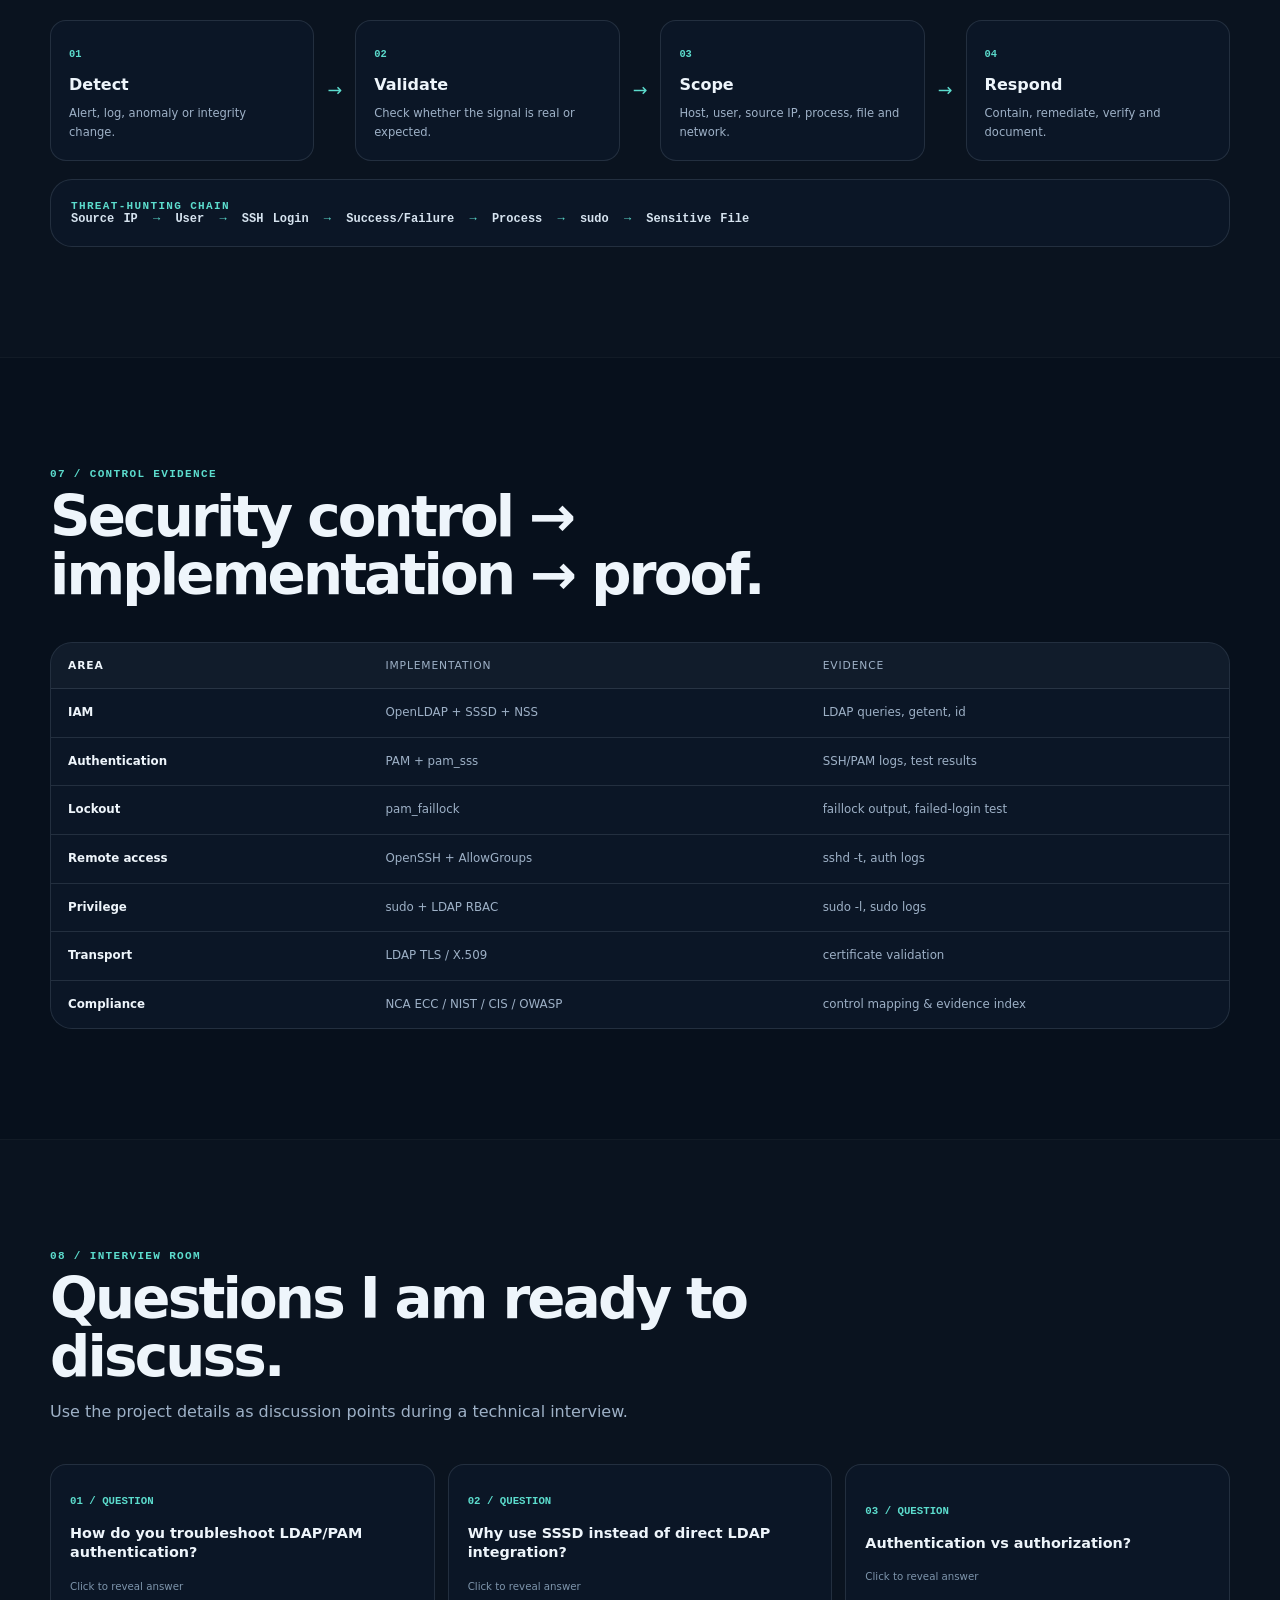
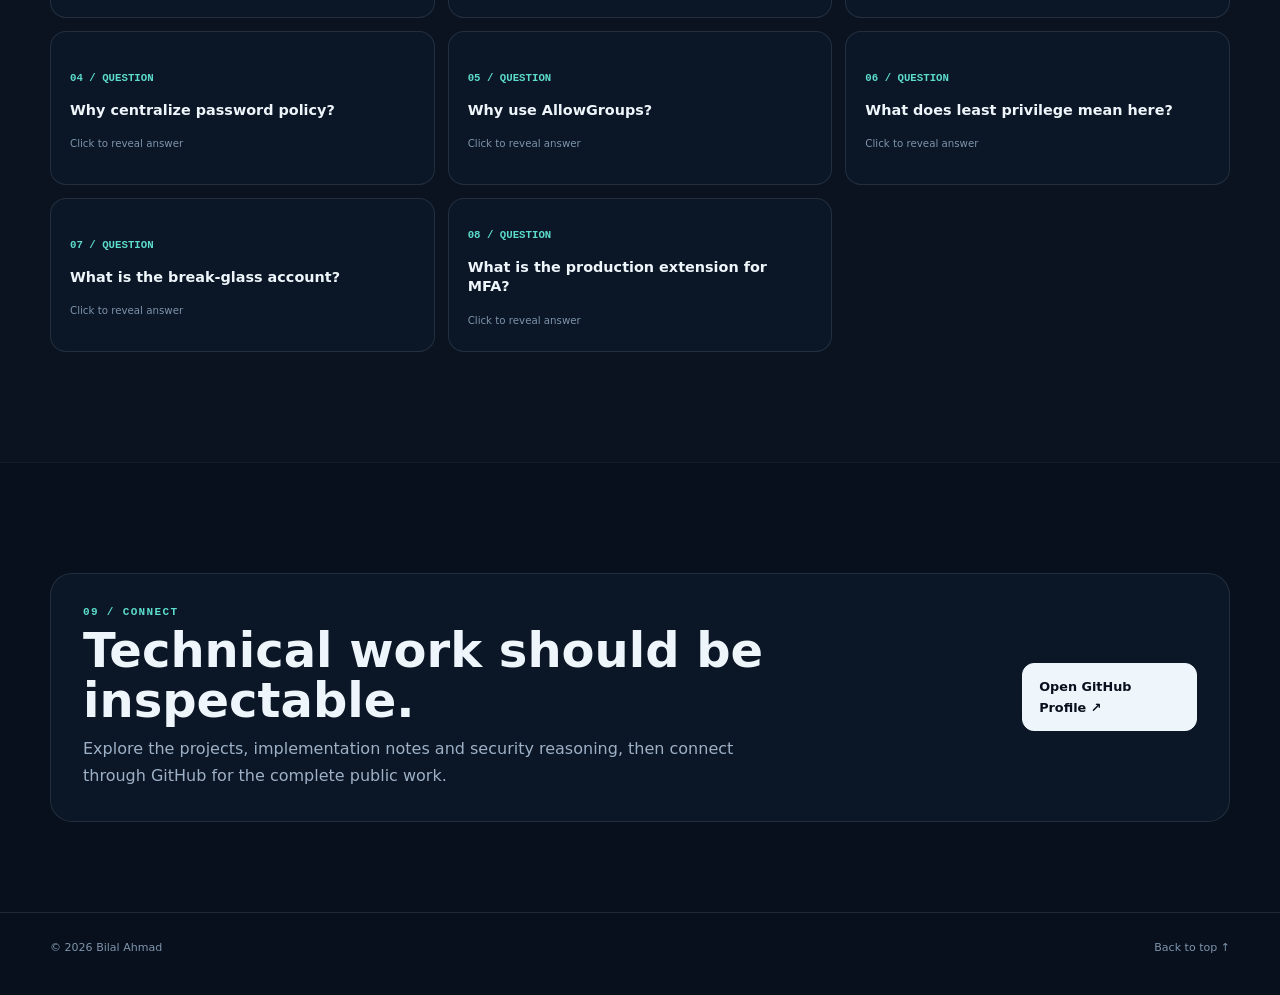
==== commit 25c5966b: "Add separate total projects and labs counter" ====
--- a/index.html
+++ b/index.html
@@ -121,6 +121,11 @@
         <p class="eyebrow">03 / PROJECTS</p>
         <h2>GitHub projects</h2>
         <p class="section-sub">The portfolio includes focused mini-projects and labs alongside larger case studies, covering problem, architecture, controls, validation and lessons learned.</p>
+      </div>
+
+      <div class="project-total reveal" aria-live="polite">
+        <strong id="projectTotal">0</strong>
+        <span>Projects / Labs</span>
       </div>
 
       <div class="project-toolbar reveal">
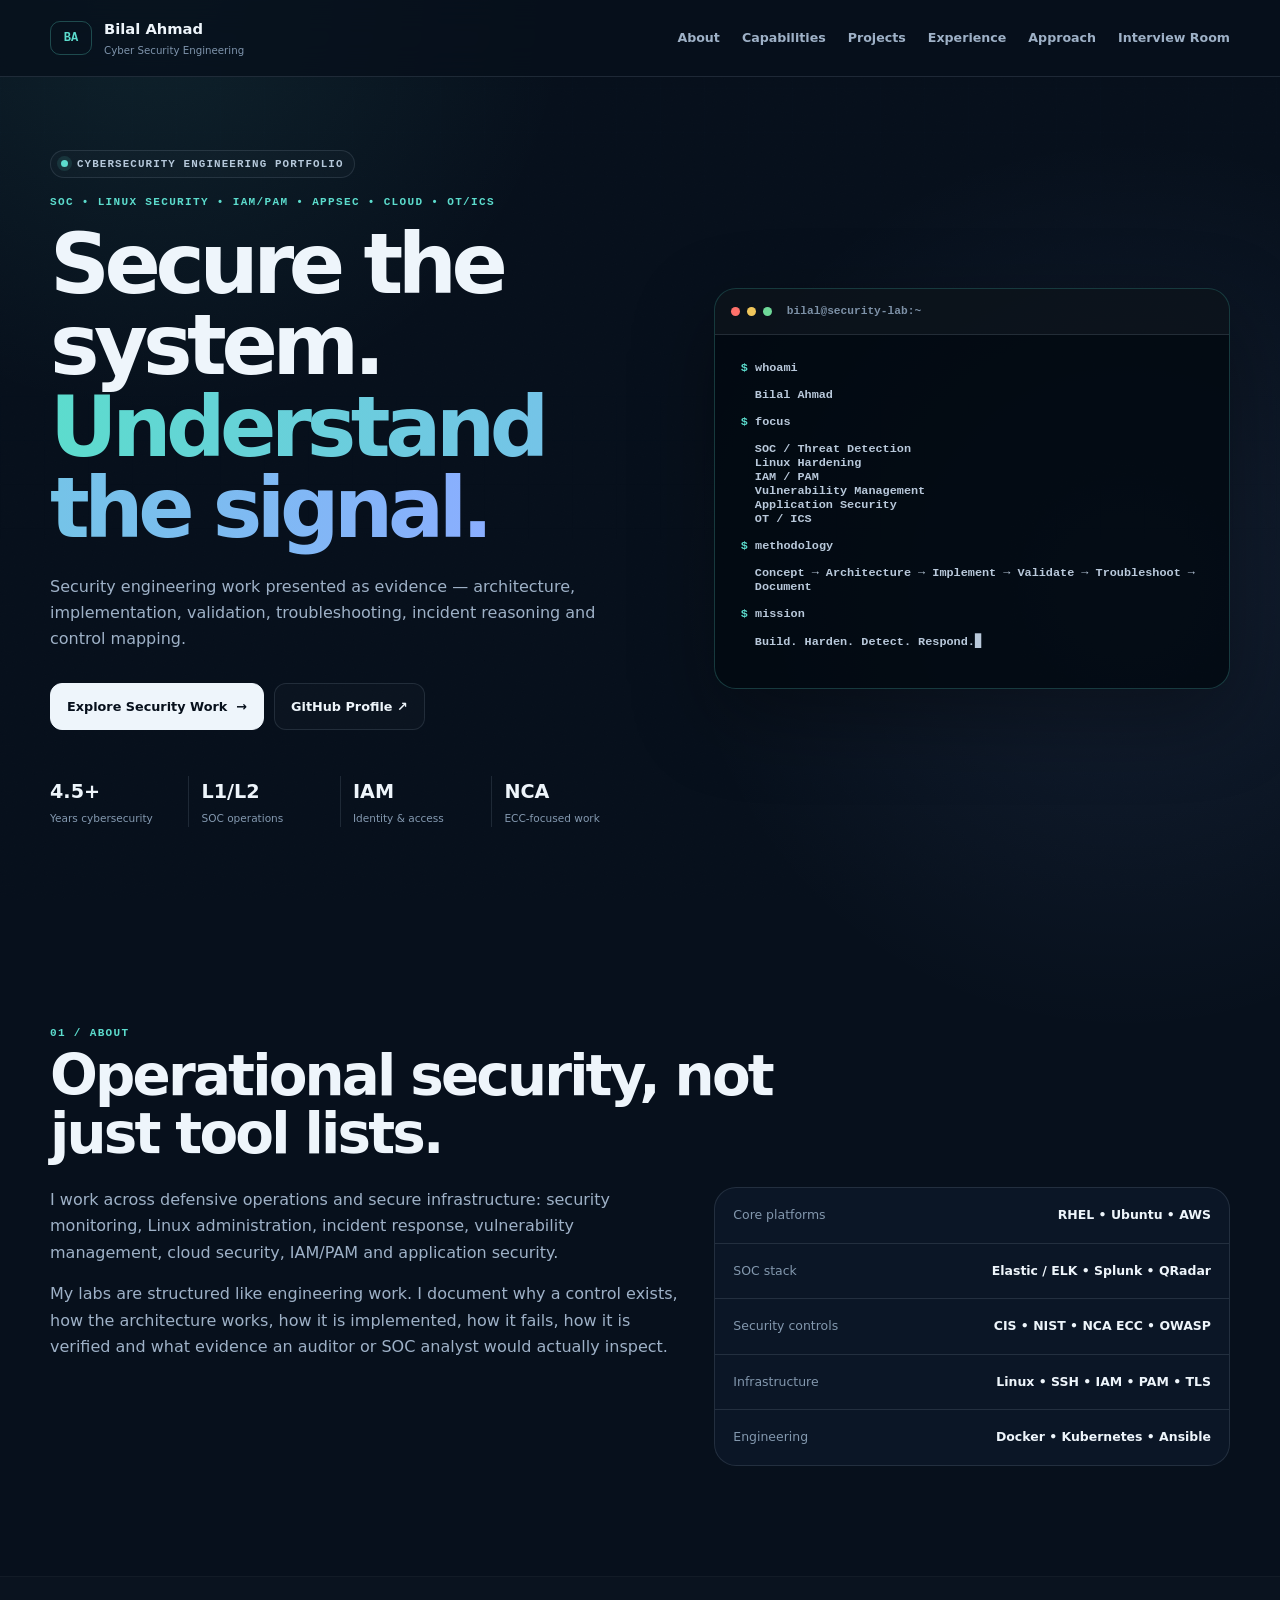
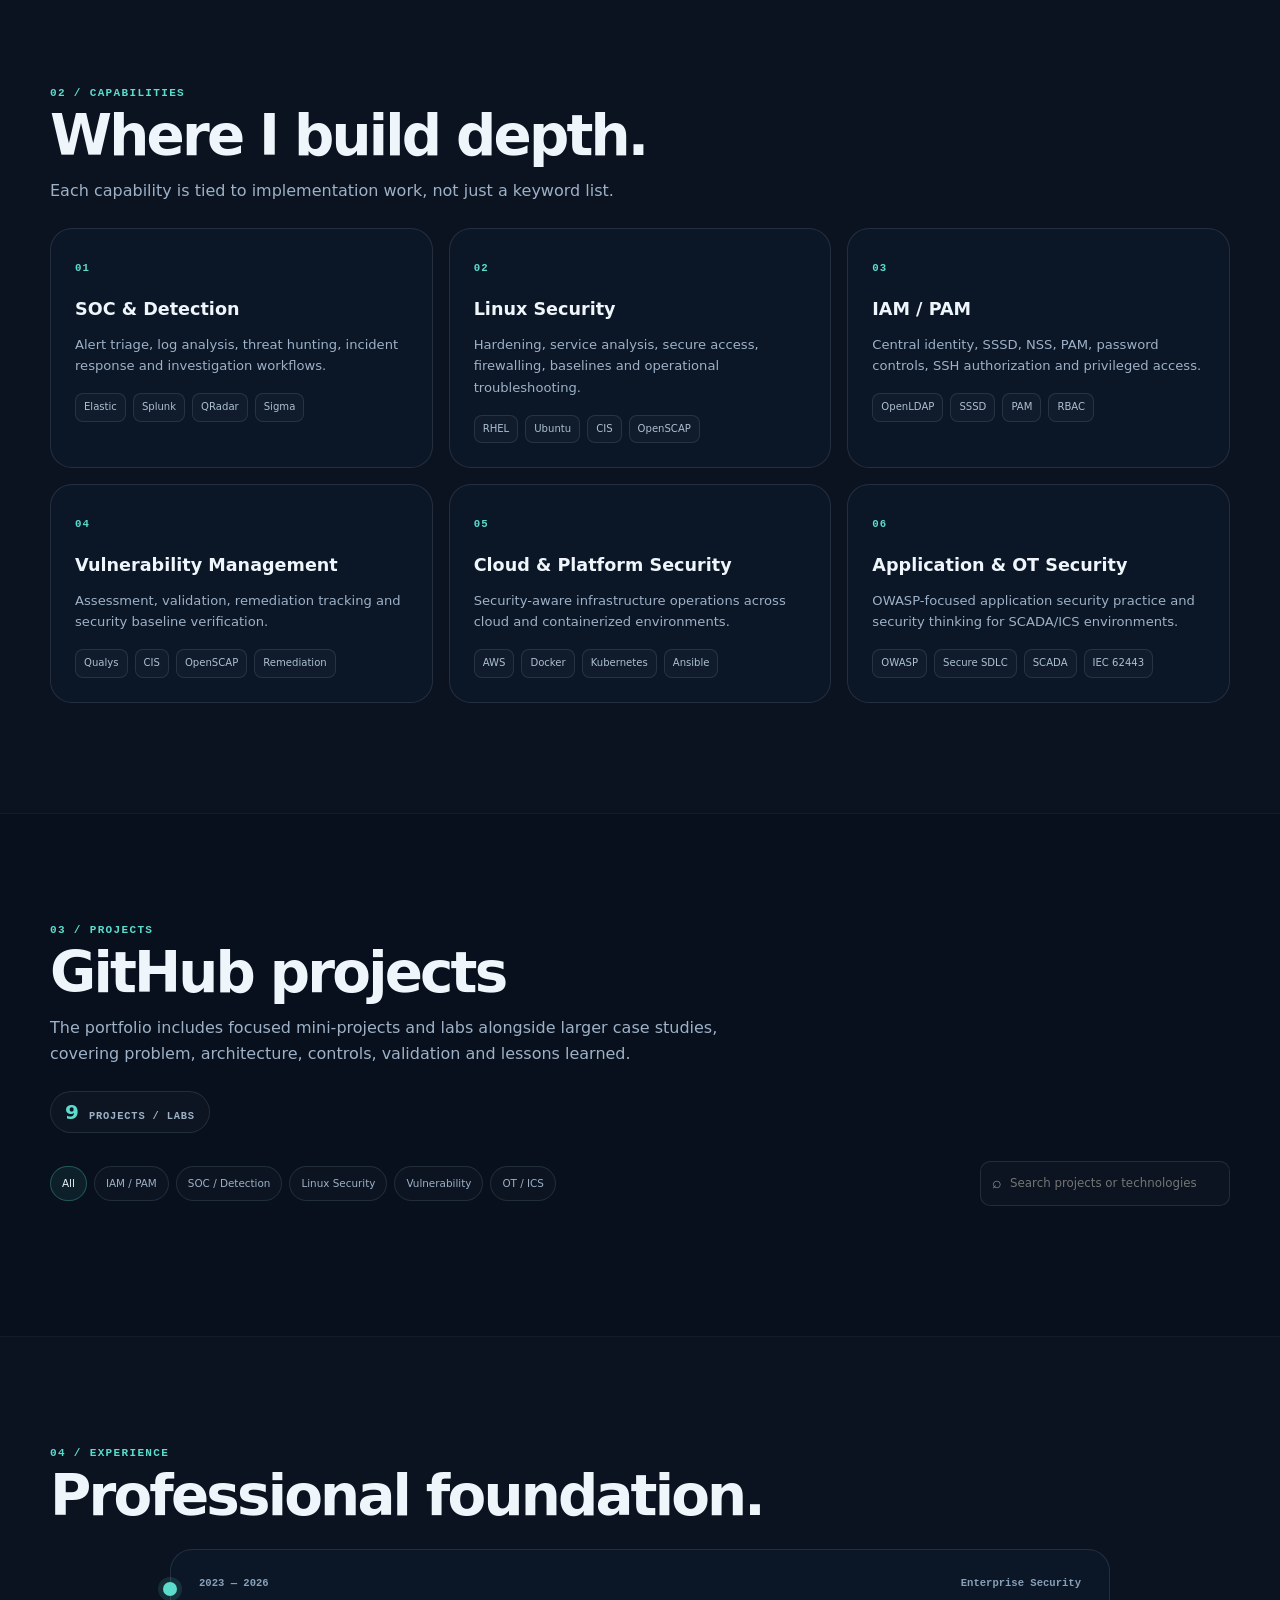
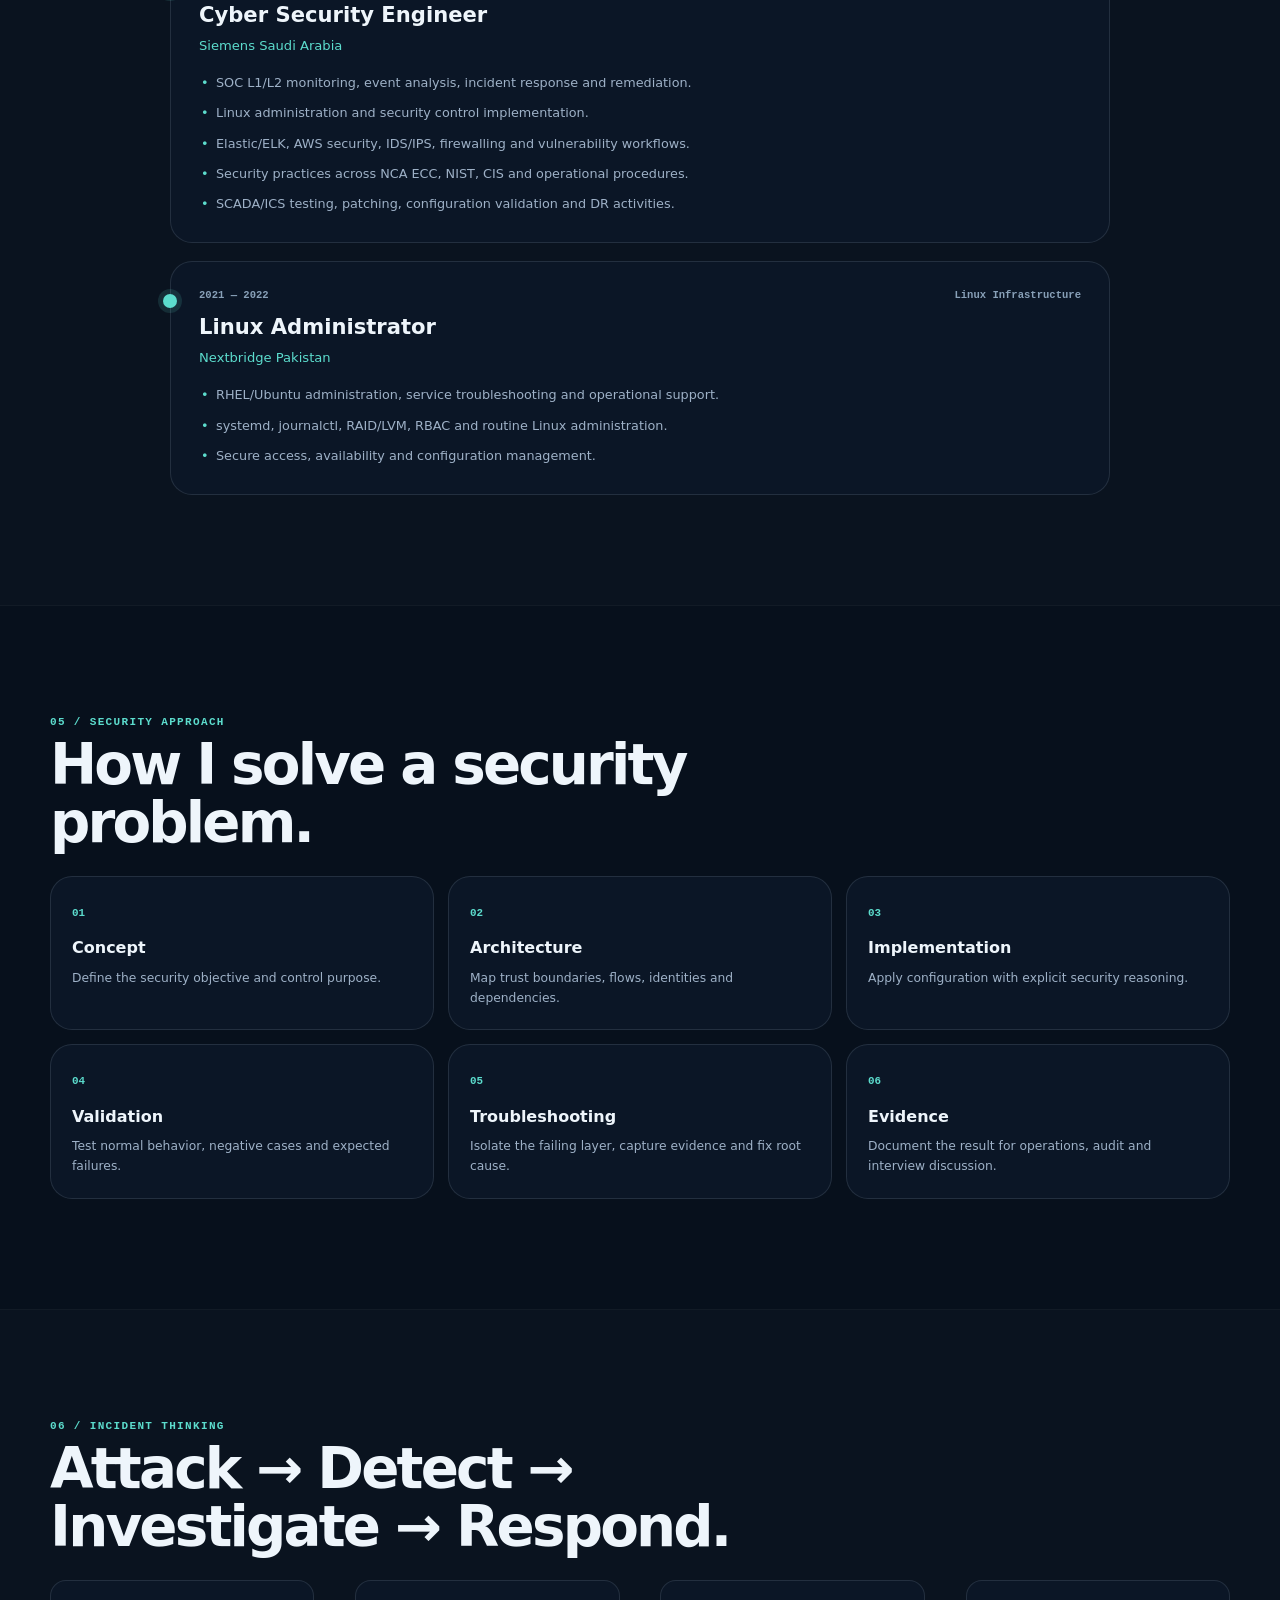
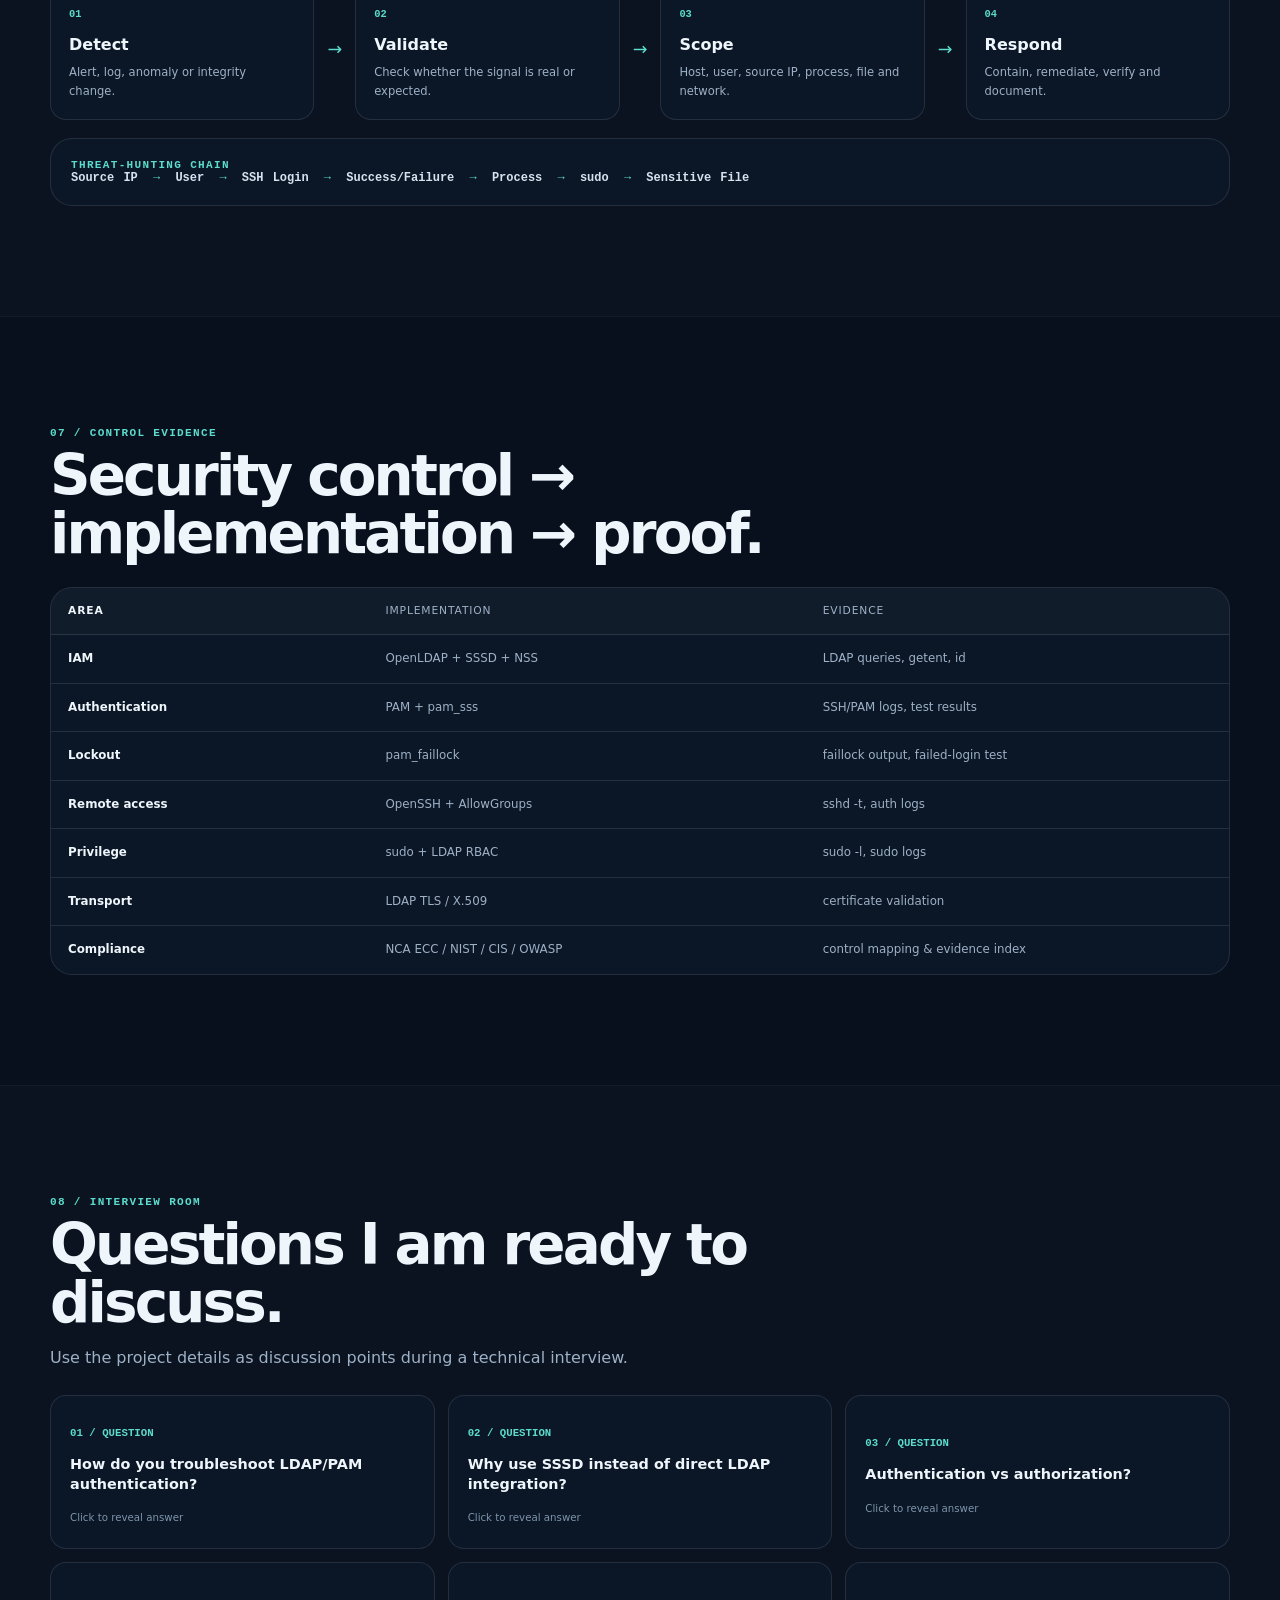
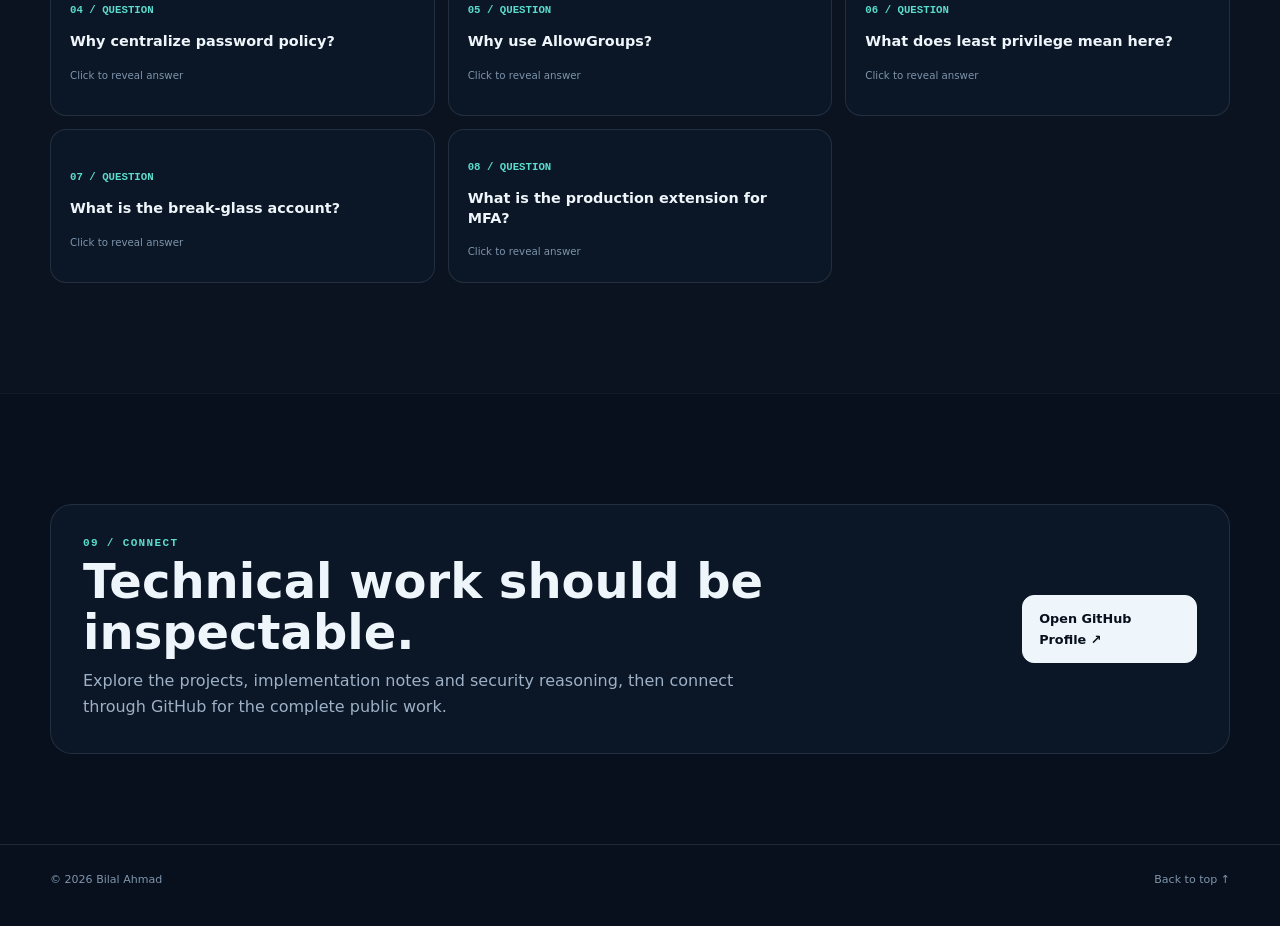
==== commit 1b67c29c: "Set visible project total to 9" ====
--- a/index.html
+++ b/index.html
@@ -124,7 +124,7 @@
       </div>
 
       <div class="project-total reveal" aria-live="polite">
-        <strong id="projectTotal">0</strong>
+        <strong id="projectTotal">9</strong>
         <span>Projects / Labs</span>
       </div>
 
--- a/style.css
+++ b/style.css
@@ -38,7 +38,8 @@
 .console-body p{margin-bottom:13px;color:#b9c9db}.prompt{color:var(--accent)}.out{padding-left:14px;color:#eef7ff}.muted{color:#bdccdc}.accent{color:var(--accent)}.cursor{animation:blink 1s steps(1,start) infinite}
 .reveal{opacity:1;transform:none;transition:opacity .55s ease,transform .55s ease}.js-ready .reveal:not(.seen){opacity:0;transform:translateY(16px)}.reveal.seen{opacity:1;transform:none}@keyframes blink{50%{opacity:0}}
 .section{padding:110px 0}.alt{background:rgba(255,255,255,.015);border-top:1px solid rgba(255,255,255,.03);border-bottom:1px solid rgba(255,255,255,.03)}
-.section-head{max-width:790px;margin-bottom:38px}.section-head h2{font-size:clamp(2rem,4.4vw,3.55rem);line-height:1.03;letter-spacing:-.05em;margin-top:8px}.section-sub{color:var(--muted);margin-top:13px;max-width:730px}
+.section-head{max-width:790px;margin-bottom:24px}.section-head h2{font-size:clamp(2rem,4.4vw,3.55rem);line-height:1.03;letter-spacing:-.05em;margin-top:8px}.section-sub{color:var(--muted);margin-top:13px;max-width:730px}
+.project-total{display:inline-flex;align-items:baseline;gap:10px;margin-bottom:28px;padding:10px 14px;border:1px solid var(--line);border-radius:999px;background:rgba(255,255,255,.025)}.project-total strong{font-size:1.25rem;line-height:1;color:var(--accent)}.project-total span{color:#9eb1c7;font:700 .65rem ui-monospace,monospace;letter-spacing:.08em;text-transform:uppercase}
 .about-grid{display:grid;grid-template-columns:1.1fr .9fr;gap:34px}.about-story p{color:var(--muted);font-size:1rem;margin-bottom:15px}
 .proof-panel,.cap-card,.project,.timeline-card,.method-card,.contact-panel,.hunt-box,.control-table{border:1px solid var(--line);background:var(--panel);border-radius:var(--r)}
 .proof-panel{overflow:hidden}.proof-row{display:flex;justify-content:space-between;gap:18px;padding:17px 18px;border-bottom:1px solid var(--line);font-size:.78rem}.proof-row:last-child{border:0}.proof-row span{color:#8398ae}.proof-row strong{text-align:right}
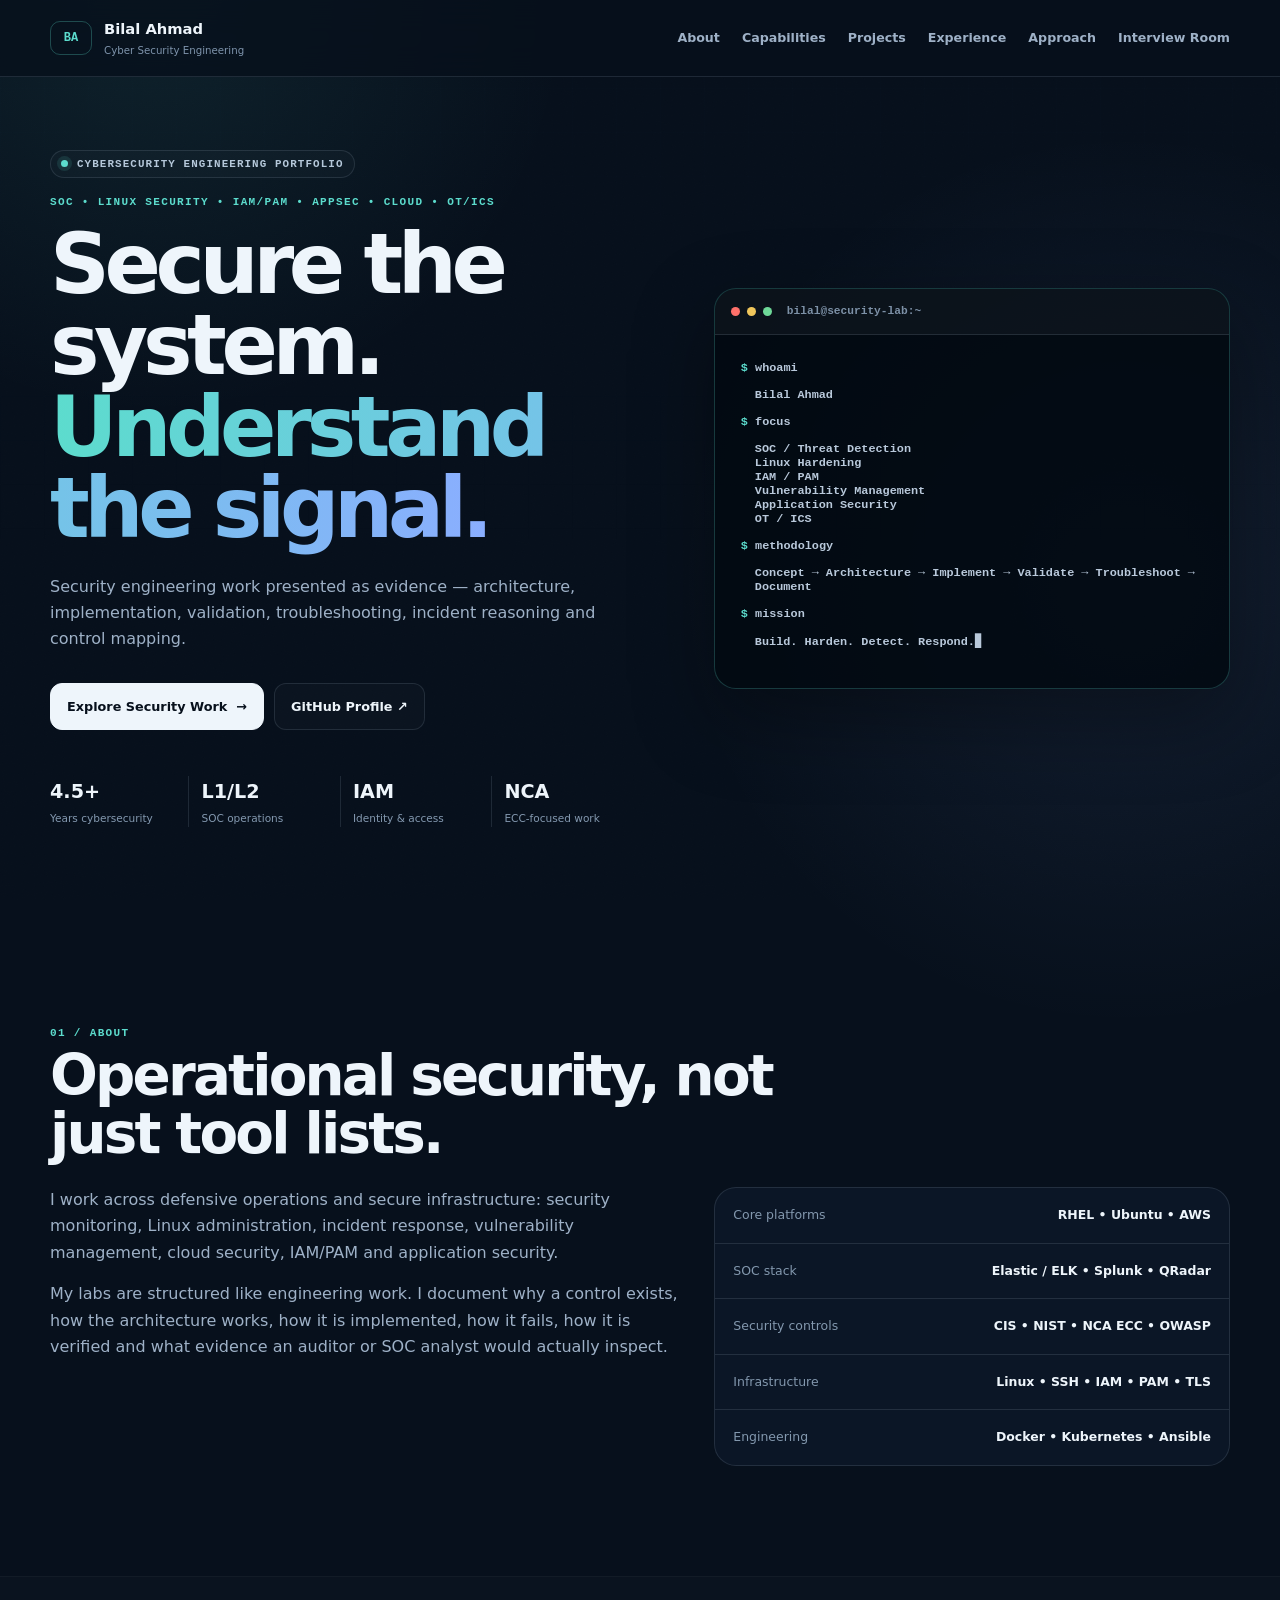
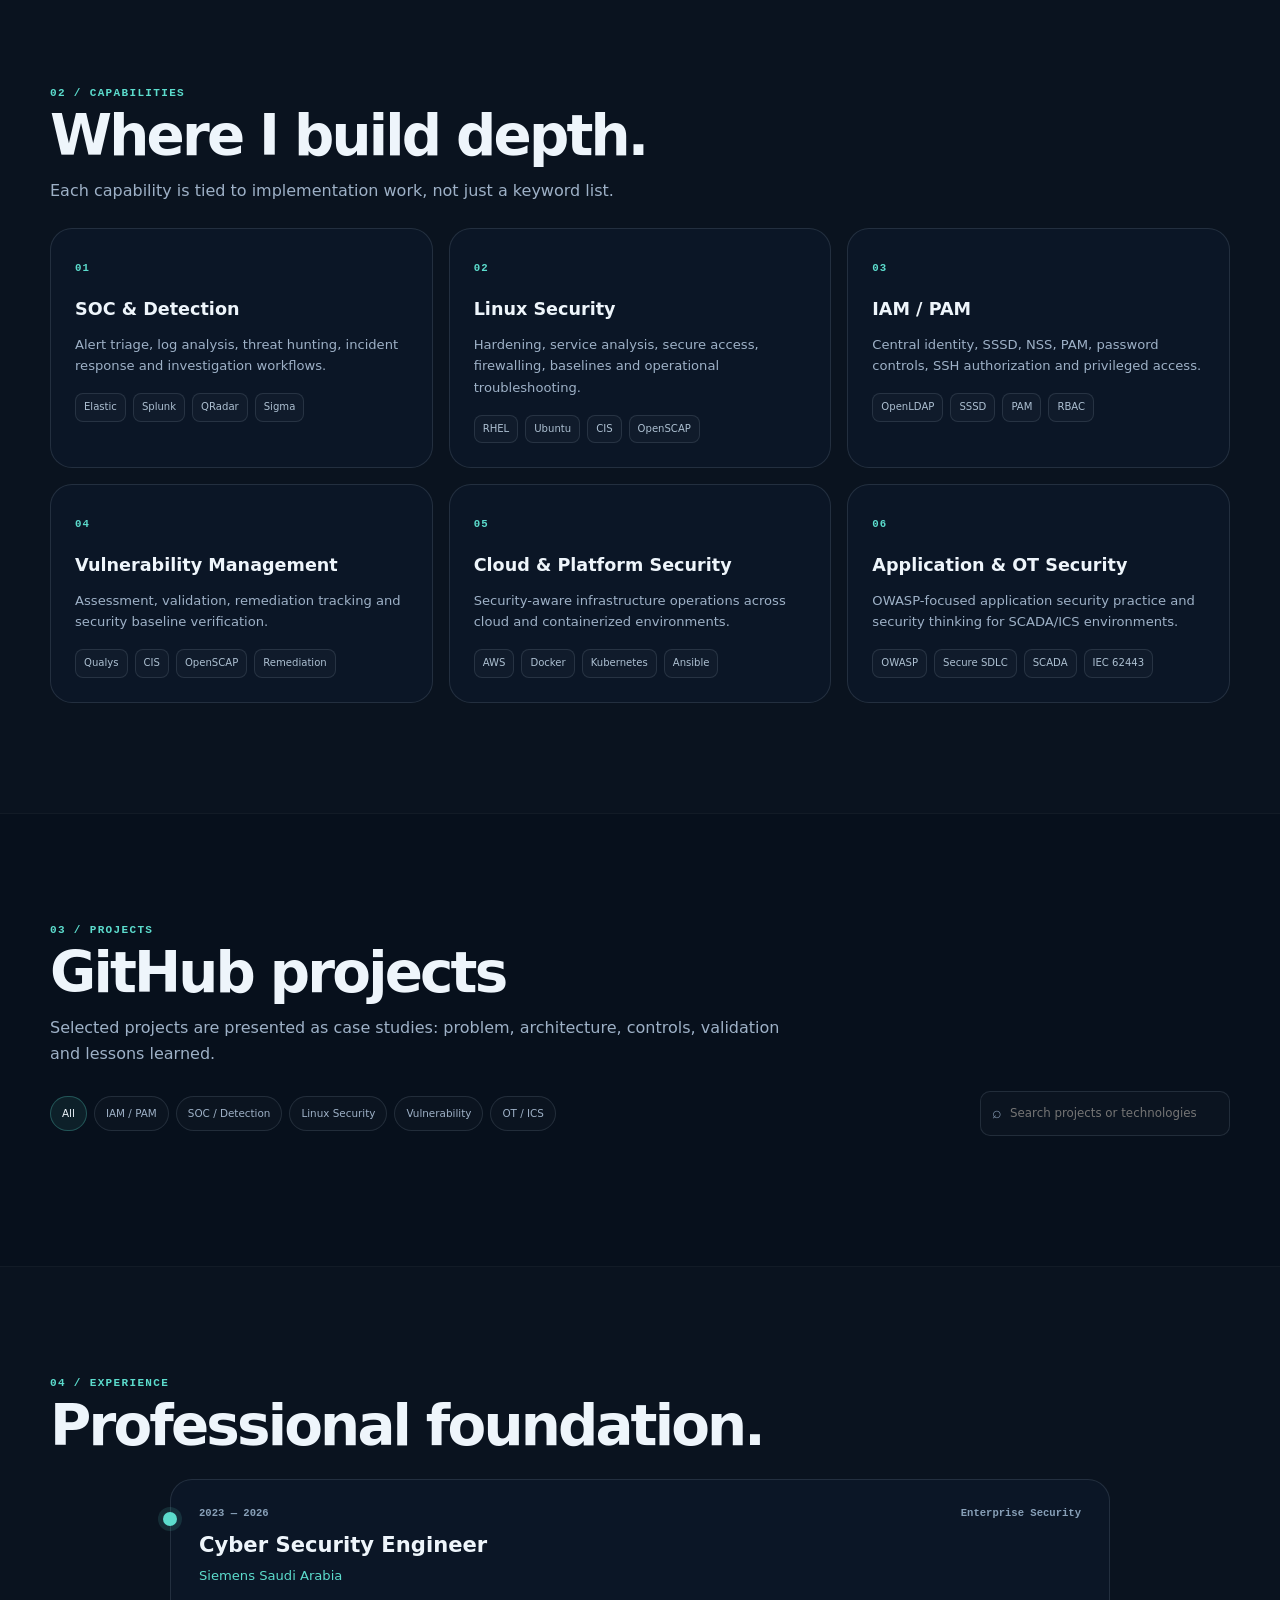
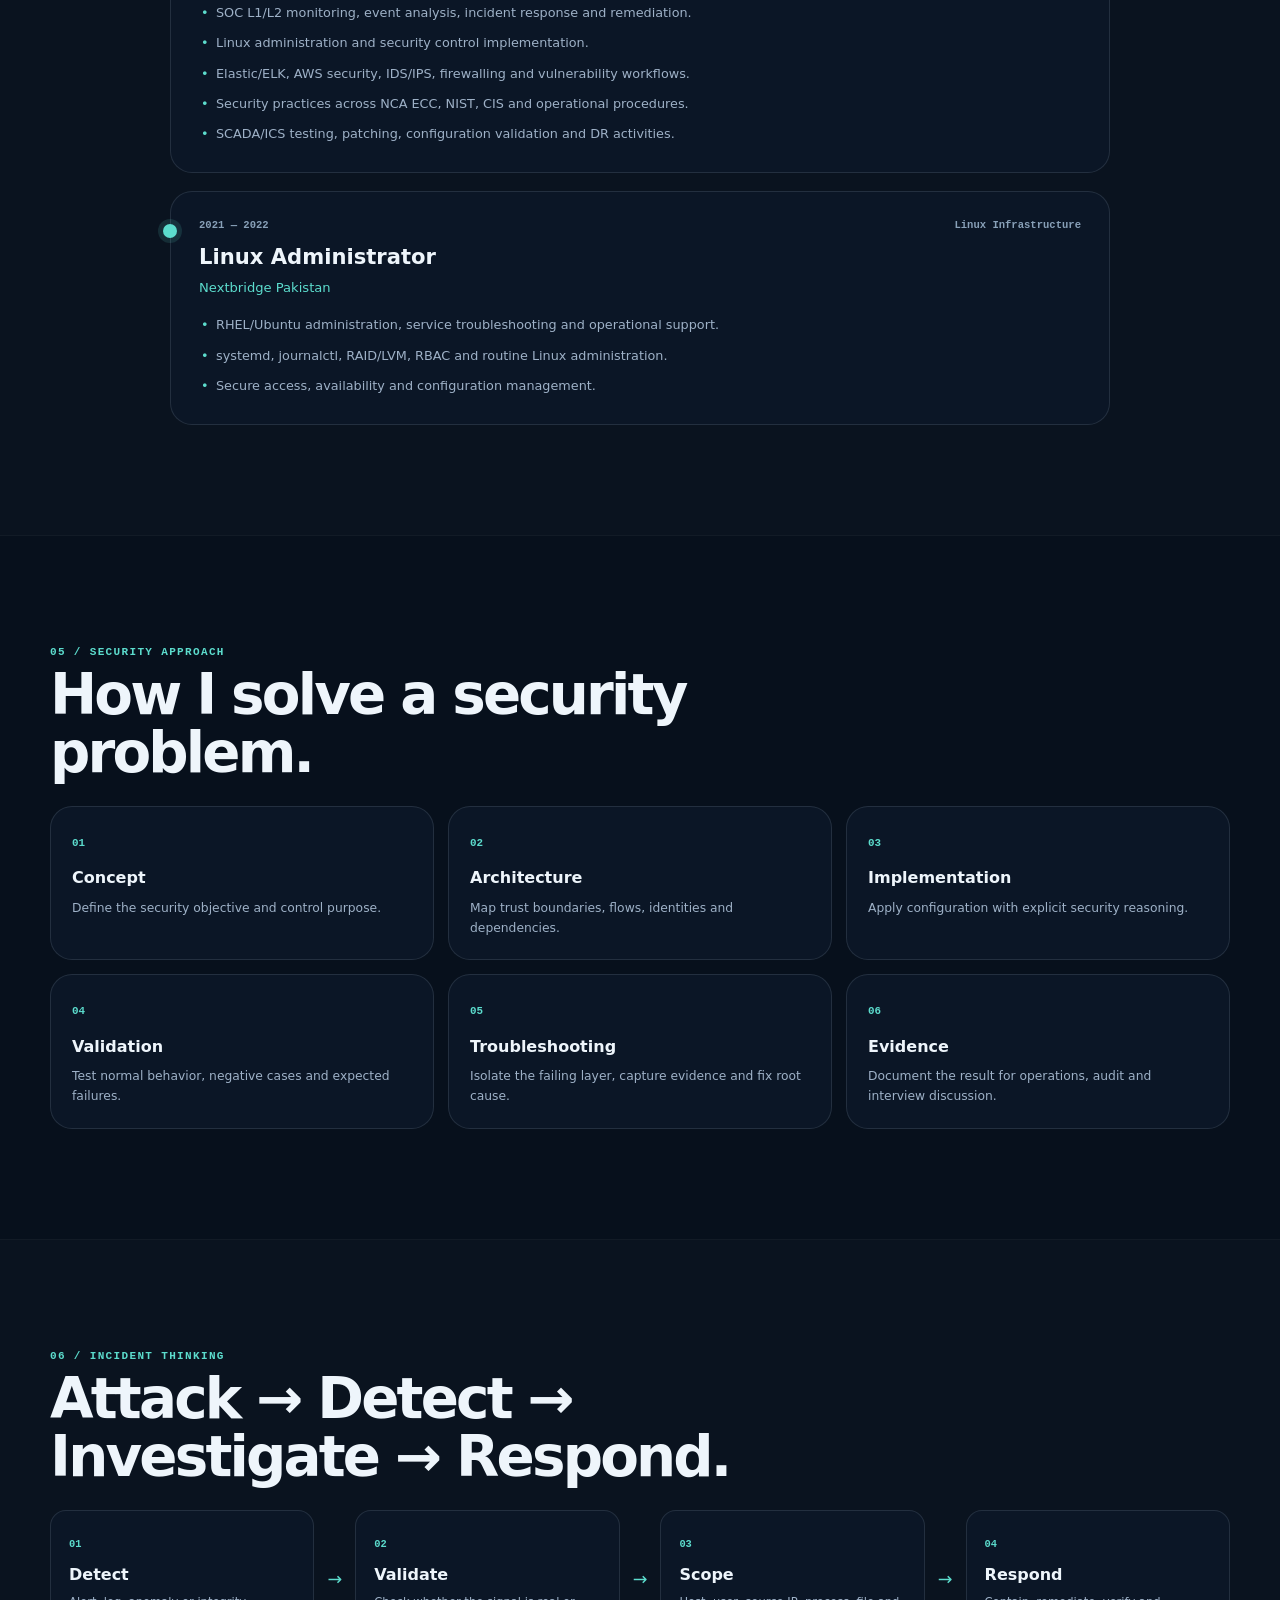
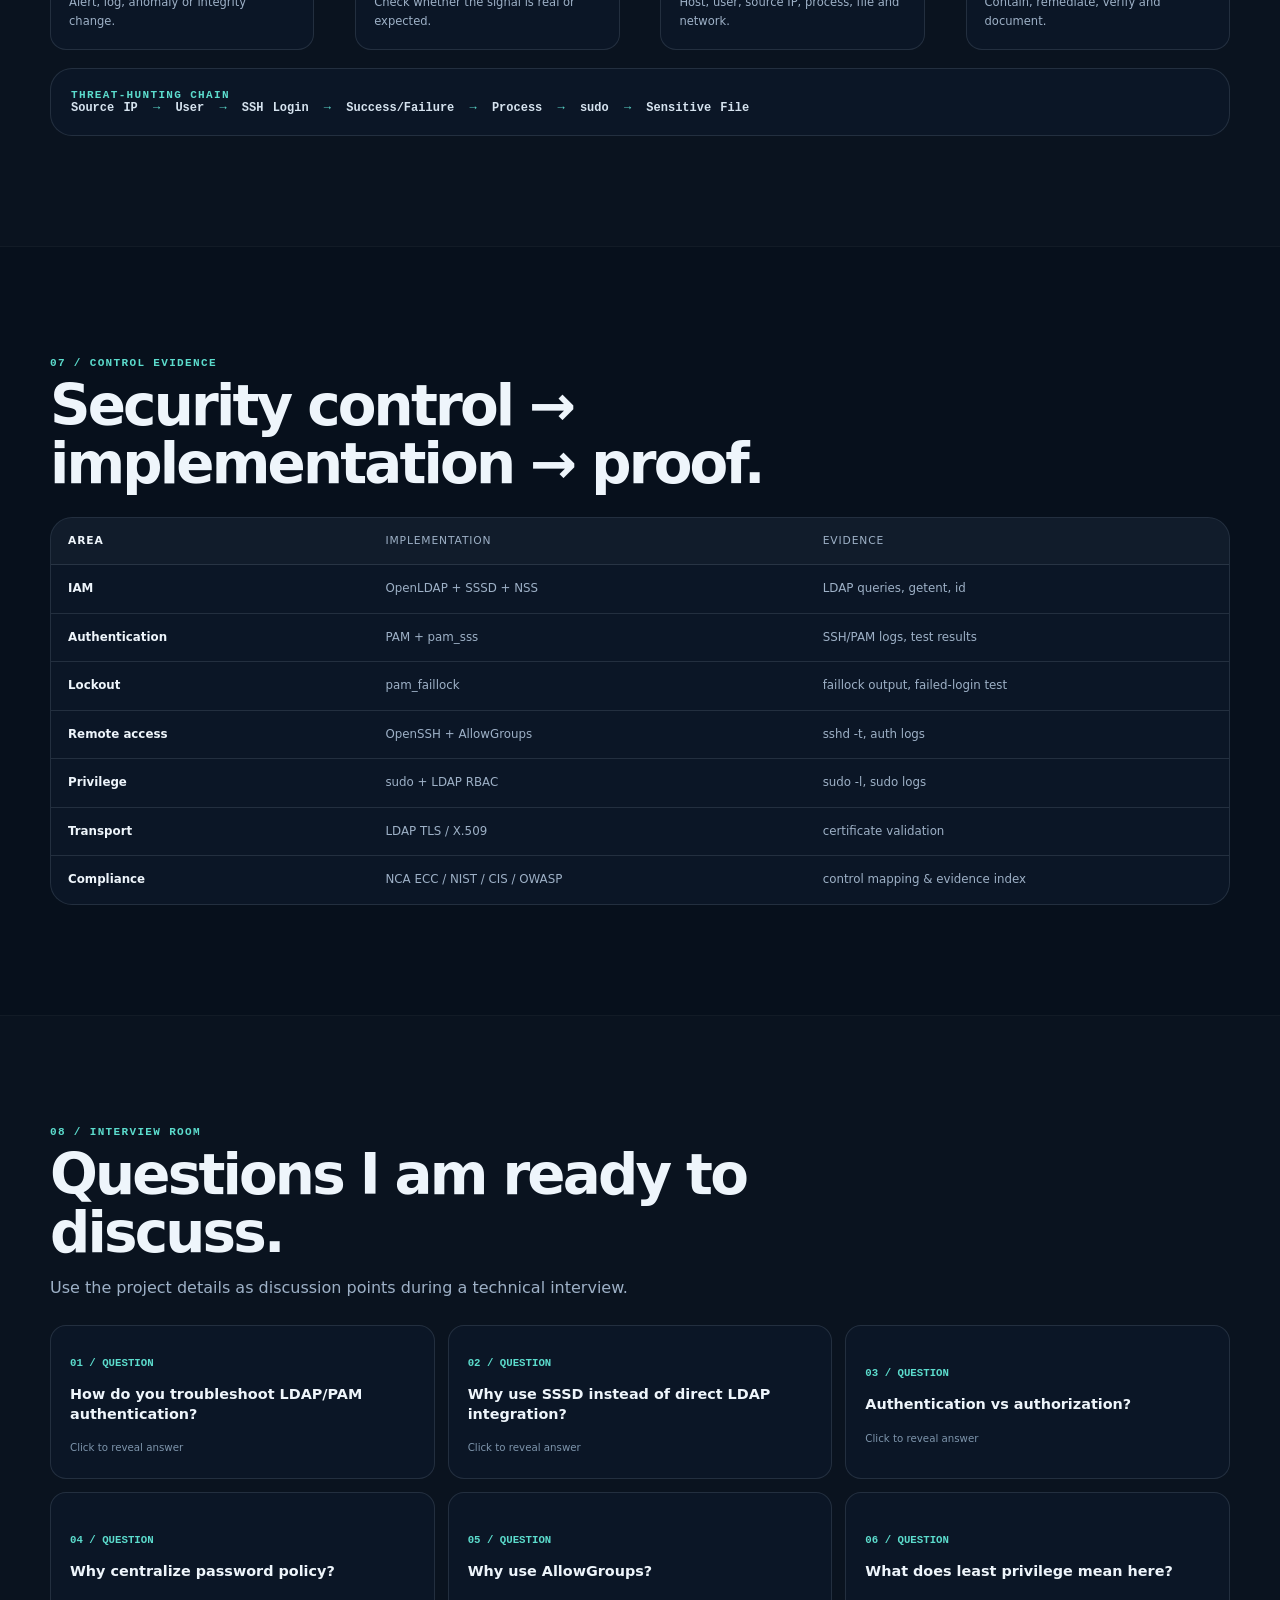
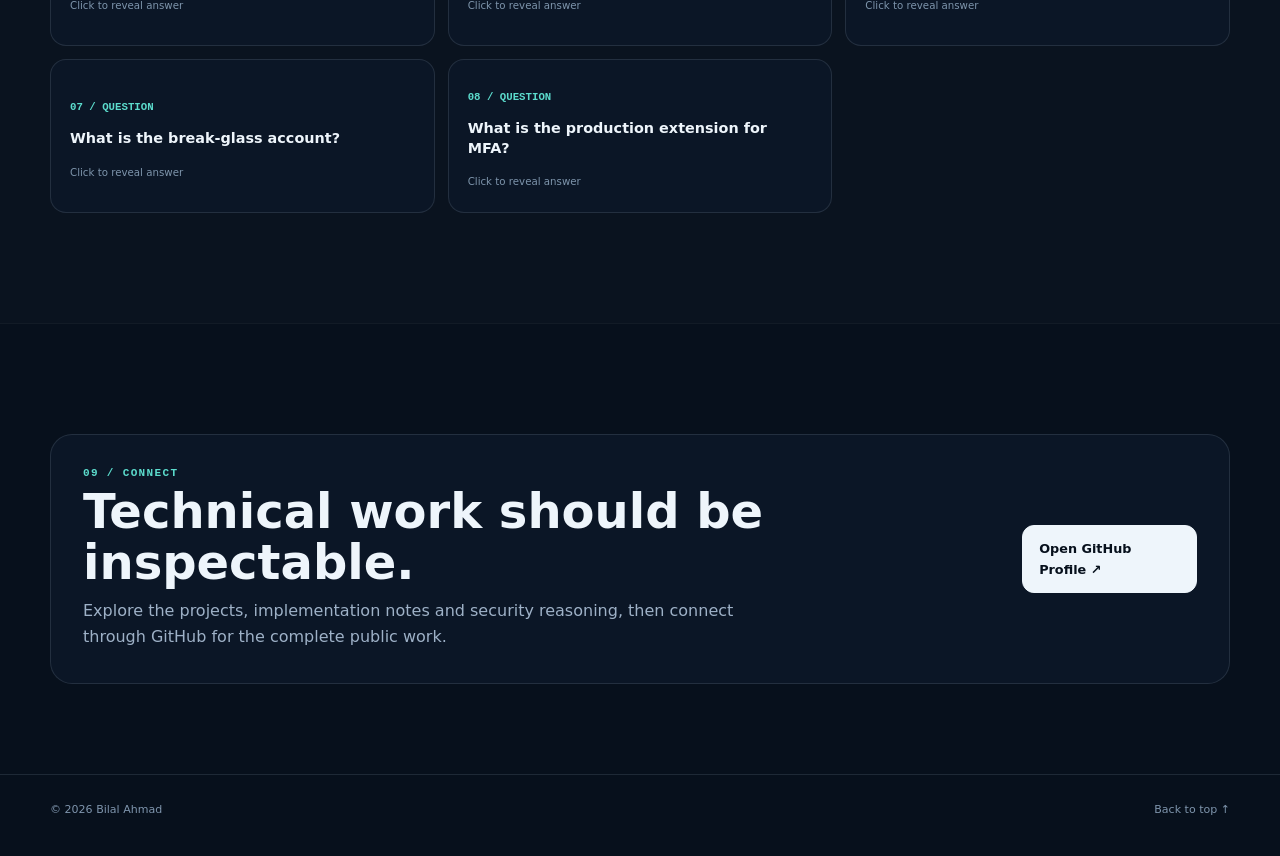
==== commit 05aa4eb6: "Rollback project count UI changes" ====
--- a/index.html
+++ b/index.html
@@ -120,12 +120,7 @@
       <div class="section-head reveal">
         <p class="eyebrow">03 / PROJECTS</p>
         <h2>GitHub projects</h2>
-        <p class="section-sub">The portfolio includes focused mini-projects and labs alongside larger case studies, covering problem, architecture, controls, validation and lessons learned.</p>
-      </div>
-
-      <div class="project-total reveal" aria-live="polite">
-        <strong id="projectTotal">9</strong>
-        <span>Projects / Labs</span>
+        <p class="section-sub">Selected projects are presented as case studies: problem, architecture, controls, validation and lessons learned.</p>
       </div>
 
       <div class="project-toolbar reveal">
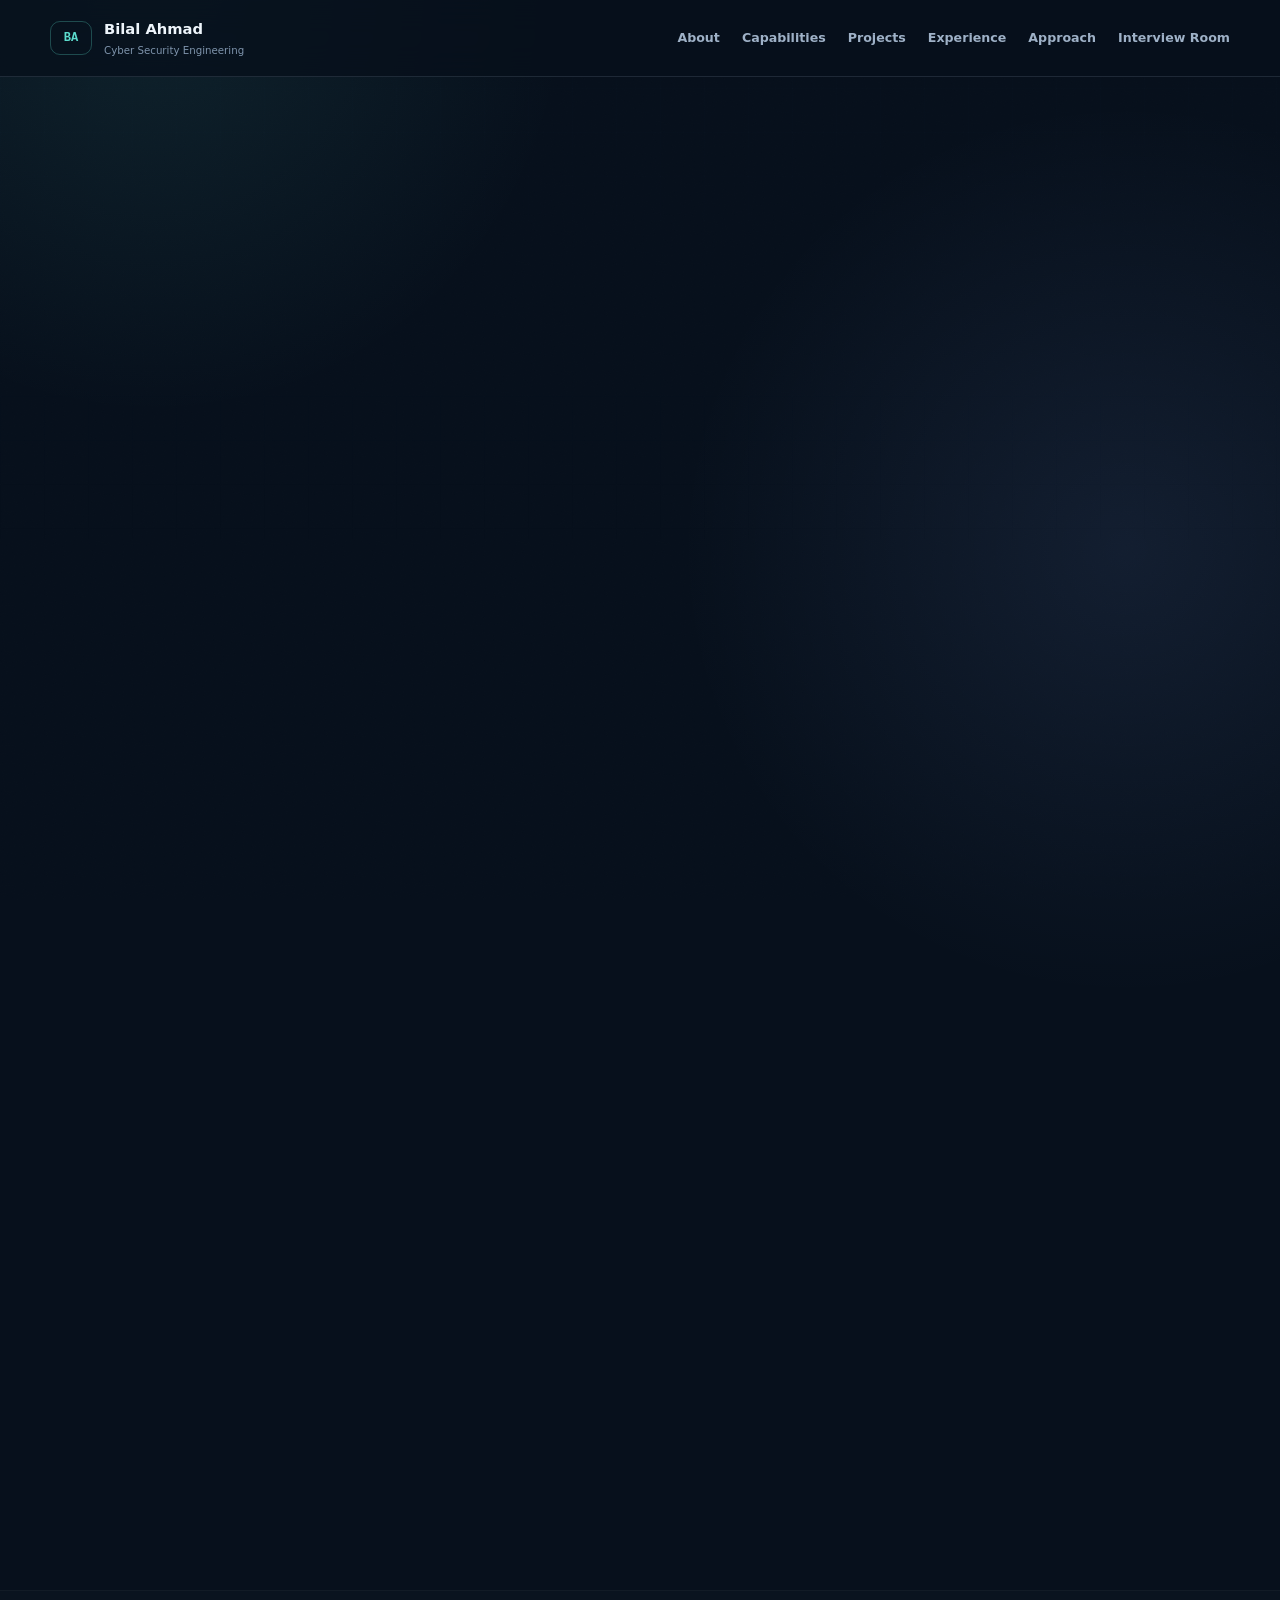
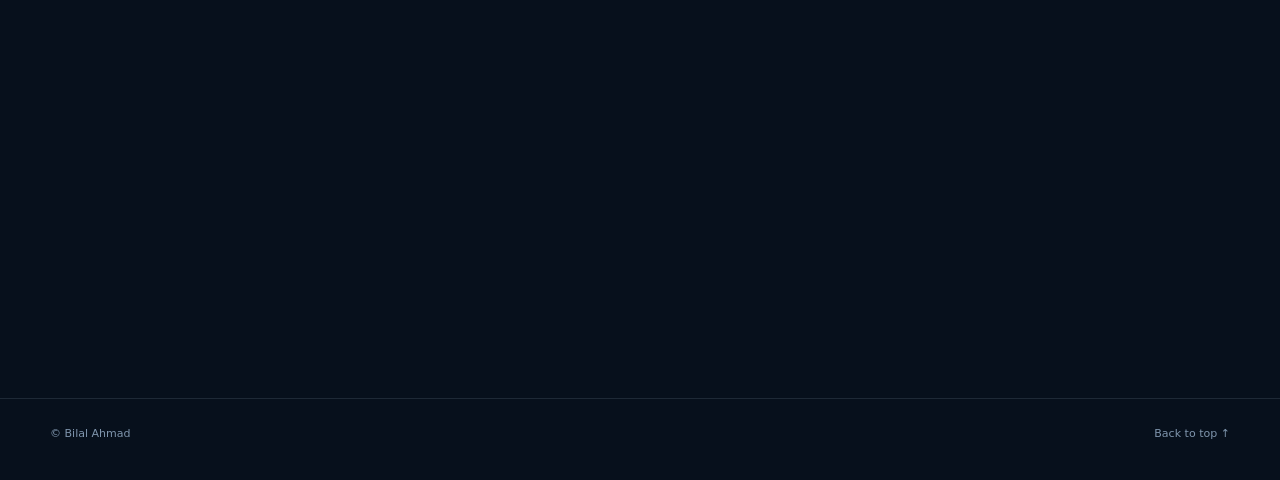
==== commit 46035aed: "Refresh cached portfolio project scripts after Lab 12 rename" ====
--- a/index.html
+++ b/index.html
@@ -244,7 +244,7 @@
     </article>
   </div>
 
-  <script src="data/projects.js"></script>
-  <script src="app.js"></script>
+  <script src="data/projects.js?v=20261014-lab12"></script>
+  <script src="app.js?v=20261014-lab12"></script>
 </body>
 </html>
--- a/style.css
+++ b/style.css
@@ -38,8 +38,7 @@
 .console-body p{margin-bottom:13px;color:#b9c9db}.prompt{color:var(--accent)}.out{padding-left:14px;color:#eef7ff}.muted{color:#bdccdc}.accent{color:var(--accent)}.cursor{animation:blink 1s steps(1,start) infinite}
 .reveal{opacity:1;transform:none;transition:opacity .55s ease,transform .55s ease}.js-ready .reveal:not(.seen){opacity:0;transform:translateY(16px)}.reveal.seen{opacity:1;transform:none}@keyframes blink{50%{opacity:0}}
 .section{padding:110px 0}.alt{background:rgba(255,255,255,.015);border-top:1px solid rgba(255,255,255,.03);border-bottom:1px solid rgba(255,255,255,.03)}
-.section-head{max-width:790px;margin-bottom:24px}.section-head h2{font-size:clamp(2rem,4.4vw,3.55rem);line-height:1.03;letter-spacing:-.05em;margin-top:8px}.section-sub{color:var(--muted);margin-top:13px;max-width:730px}
-.project-total{display:inline-flex;align-items:baseline;gap:10px;margin-bottom:28px;padding:10px 14px;border:1px solid var(--line);border-radius:999px;background:rgba(255,255,255,.025)}.project-total strong{font-size:1.25rem;line-height:1;color:var(--accent)}.project-total span{color:#9eb1c7;font:700 .65rem ui-monospace,monospace;letter-spacing:.08em;text-transform:uppercase}
+.section-head{max-width:790px;margin-bottom:38px}.section-head h2{font-size:clamp(2rem,4.4vw,3.55rem);line-height:1.03;letter-spacing:-.05em;margin-top:8px}.section-sub{color:var(--muted);margin-top:13px;max-width:730px}
 .about-grid{display:grid;grid-template-columns:1.1fr .9fr;gap:34px}.about-story p{color:var(--muted);font-size:1rem;margin-bottom:15px}
 .proof-panel,.cap-card,.project,.timeline-card,.method-card,.contact-panel,.hunt-box,.control-table{border:1px solid var(--line);background:var(--panel);border-radius:var(--r)}
 .proof-panel{overflow:hidden}.proof-row{display:flex;justify-content:space-between;gap:18px;padding:17px 18px;border-bottom:1px solid var(--line);font-size:.78rem}.proof-row:last-child{border:0}.proof-row span{color:#8398ae}.proof-row strong{text-align:right}
@@ -47,7 +46,7 @@
 .cap-num,.project-code{font:700 .67rem ui-monospace,monospace;color:var(--accent);letter-spacing:.1em}.cap-card h3{font-size:1.1rem;margin-top:15px}.cap-card p,.project p{color:var(--muted);font-size:.82rem;margin:10px 0 16px}
 .tag-list{display:flex;gap:7px;flex-wrap:wrap}.tag-list span,.project-category{border:1px solid var(--line);background:rgba(255,255,255,.025);padding:5px 8px;border-radius:8px;color:#adc0d2;font-size:.63rem}.project-category{border-radius:999px}
 .project-toolbar{display:flex;justify-content:space-between;gap:18px;align-items:center;margin-bottom:20px}.filter-wrap{display:flex;gap:7px;flex-wrap:wrap}
-.filter{display:inline-flex;align-items:center;gap:8px;border:1px solid var(--line);background:rgba(255,255,255,.02);color:var(--muted);border-radius:999px;padding:8px 11px;font-size:.65rem;cursor:pointer}.filter:hover,.filter.active{color:var(--text);border-color:var(--line2);background:rgba(92,220,206,.08)}.filter-name{white-space:nowrap}.filter-count{min-width:20px;height:20px;display:inline-grid;place-items:center;padding:0 5px;border:1px solid var(--line);border-radius:999px;color:#d8e5f1;font:700 .61rem ui-monospace,monospace;background:rgba(255,255,255,.035)}.filter.active .filter-count{border-color:var(--line2);color:var(--accent);background:rgba(92,220,206,.07)}
+.filter{border:1px solid var(--line);background:rgba(255,255,255,.02);color:var(--muted);border-radius:999px;padding:8px 11px;font-size:.65rem;cursor:pointer}.filter:hover,.filter.active{color:var(--text);border-color:var(--line2);background:rgba(92,220,206,.08)}
 .search-box{display:flex;align-items:center;gap:8px;border:1px solid var(--line);background:rgba(255,255,255,.02);border-radius:10px;padding:8px 11px;min-width:250px;color:#7e92aa}.search-box input{border:0;outline:0;background:none;color:var(--text);width:100%;font-size:.74rem}
 .projects-grid{display:grid;grid-template-columns:repeat(3,1fr);gap:16px}.project{padding:23px;min-height:305px;display:flex;flex-direction:column;transition:transform .18s ease,border-color .18s ease}.project.featured{background:radial-gradient(circle at 100% 0%,rgba(92,220,206,.08),transparent 17rem),var(--panel)}
 .project-top{display:flex;align-items:center;justify-content:space-between;gap:12px}.project h3{font-size:1.12rem;line-height:1.2;margin-top:16px}.project-bottom{display:flex;justify-content:space-between;align-items:center;gap:10px;margin-top:auto;padding-top:18px;border-top:1px solid var(--line)}
@@ -72,4 +71,4 @@
 .case-section{border:1px solid var(--line);border-radius:14px;padding:15px 16px;margin-top:11px;background:rgba(255,255,255,.015)}.case-section p{color:#b9c9da;font-size:.79rem;margin-top:7px}.case-highlights{background:rgba(86,214,201,.035)}.case-chips{display:flex;flex-wrap:wrap;gap:7px;margin-top:10px}.case-chips span{border:1px solid var(--line);border-radius:999px;padding:6px 8px;color:#b9cadc;font-size:.67rem}
 @keyframes modalIn{from{opacity:0;transform:translateY(8px) scale(.985)}to{opacity:1;transform:none}}.modal:not([hidden]) .modal-card{animation:modalIn .2s ease}
 @media (max-width:1050px){.hero{grid-template-columns:1fr;gap:40px}.hero-console{max-width:780px;transform:none}.projects-grid,.cap-grid{grid-template-columns:repeat(2,1fr)}.interview-grid{grid-template-columns:repeat(2,1fr)}.response-flow{grid-template-columns:1fr;gap:10px}.response-flow i{transform:rotate(90deg);justify-self:center}.response-flow div{width:100%}}
-@media (max-width:760px){.container{width:min(calc(100% - 28px),var(--max))}.nav-wrap{min-height:68px}.menu-toggle{display:block}.nav-links{position:absolute;left:14px;right:14px;top:68px;display:none;flex-direction:column;align-items:stretch;padding:10px;border:1px solid var(--line);border-radius:15px;background:rgba(7,16,28,.96)}.nav-links.open{display:flex}.nav-links a{padding:9px}.hero{padding:54px 0 76px}.hero h1{font-size:clamp(2.75rem,14vw,4rem)}.hero-metrics{grid-template-columns:repeat(2,1fr)}.about-grid,.projects-grid,.cap-grid,.method-grid,.interview-grid{grid-template-columns:1fr}.section{padding:84px 0}.project-toolbar{align-items:stretch;flex-direction:column}.search-box{min-width:0}.timeline-marker{left:-6px}.timeline-card{margin-left:6px;padding:23px}.control-row{grid-template-columns:1fr;gap:5px}.control-row.head{display:none}.modal-grid{grid-template-columns:1fr}.contact-panel{flex-direction:column;align-items:flex-start}.footer-inner{min-height:60px}.case-expanded-head{flex-direction:column}.case-badge{align-self:flex-start}}+@media (max-width:760px){.container{width:min(calc(100% - 28px),var(--max))}.nav-wrap{min-height:68px}.menu-toggle{display:block}.nav-links{position:absolute;left:14px;right:14px;top:68px;display:none;flex-direction:column;align-items:stretch;padding:10px;border:1px solid var(--line);border-radius:15px;background:rgba(7,16,28,.96)}.nav-links.open{display:flex}.nav-links a{padding:9px}.hero{padding:54px 0 76px}.hero h1{font-size:clamp(2.75rem,14vw,4rem)}.hero-metrics{grid-template-columns:repeat(2,1fr)}.about-grid,.projects-grid,.cap-grid,.method-grid,.interview-grid{grid-template-columns:1fr}.section{padding:84px 0}.project-toolbar{align-items:stretch;flex-direction:column}.search-box{min-width:0}.timeline-marker{left:-6px}.timeline-card{margin-left:6px;padding:23px}.control-row{grid-template-columns:1fr;gap:5px}.control-row.head{display:none}.modal-grid{grid-template-columns:1fr}.contact-panel{flex-direction:column;align-items:flex-start}.footer-inner{min-height:60px}.case-expanded-head{flex-direction:column}.case-badge{align-self:flex-start}}
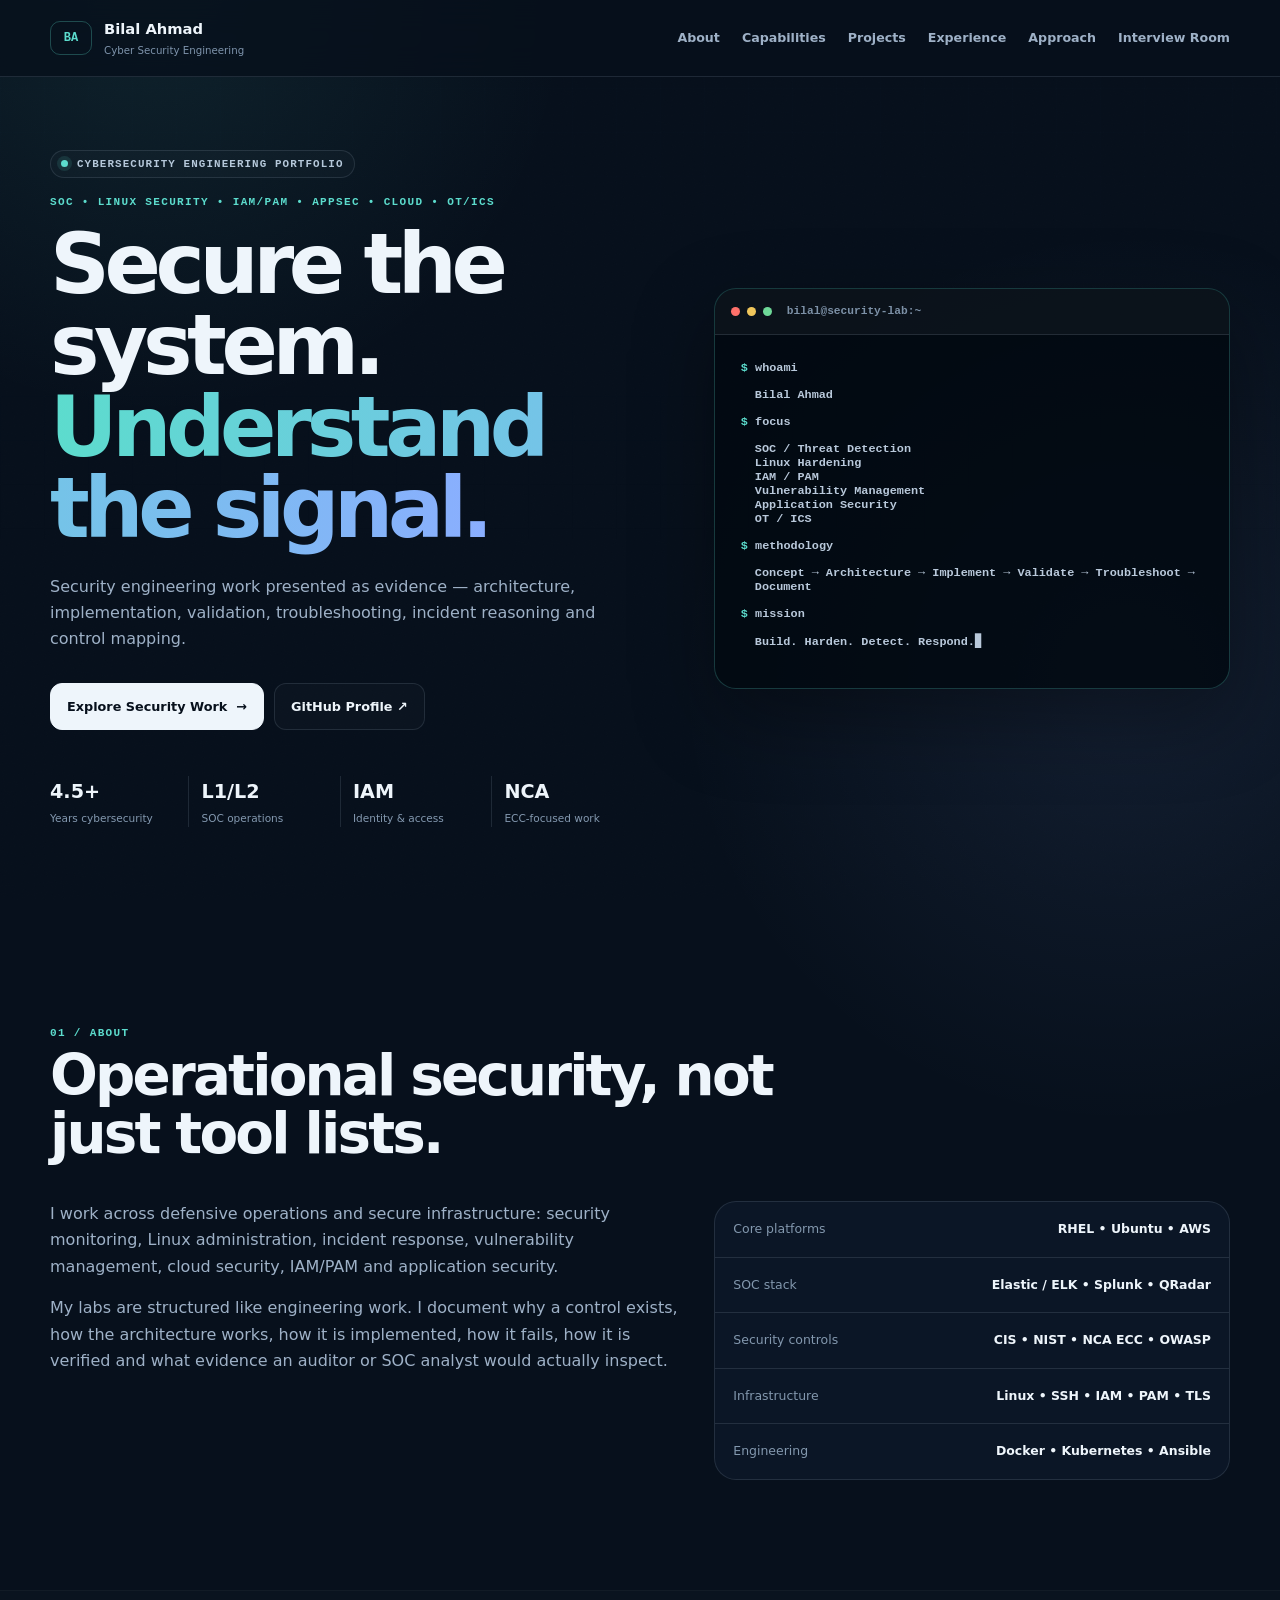
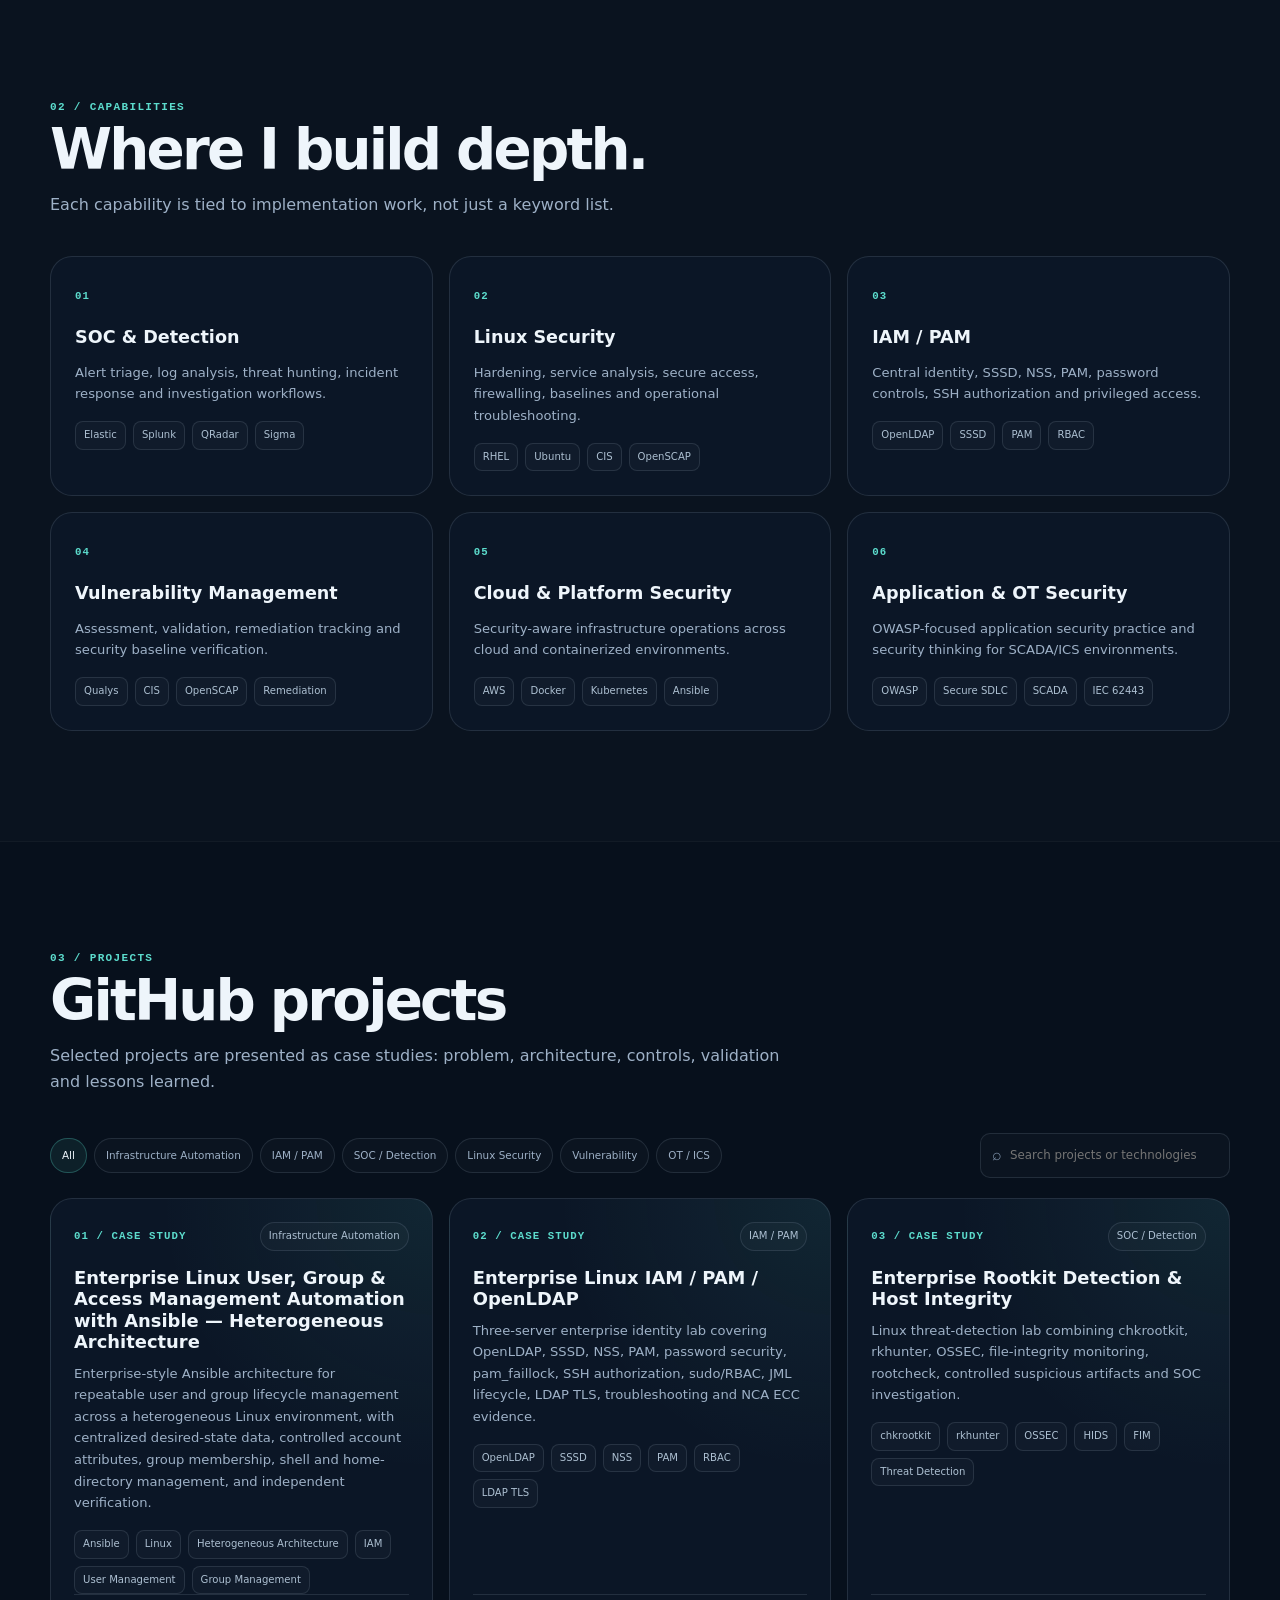
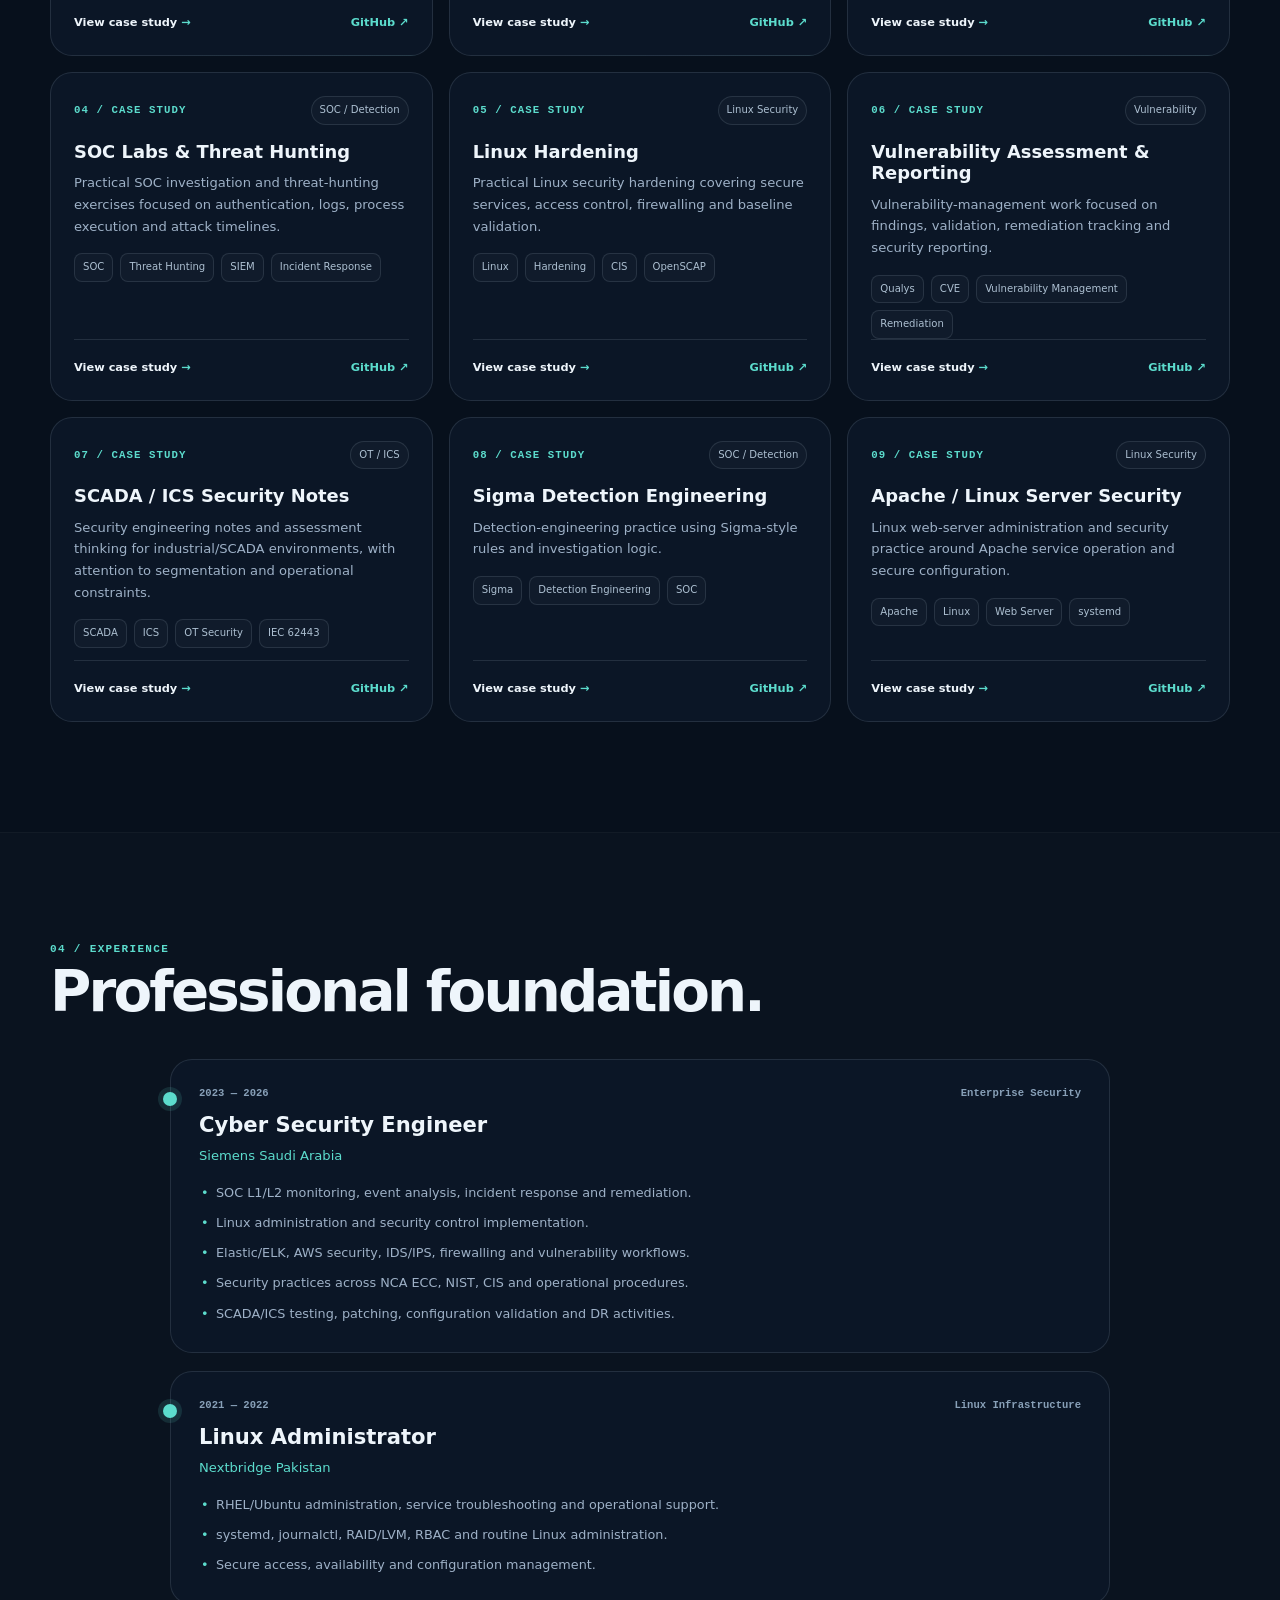
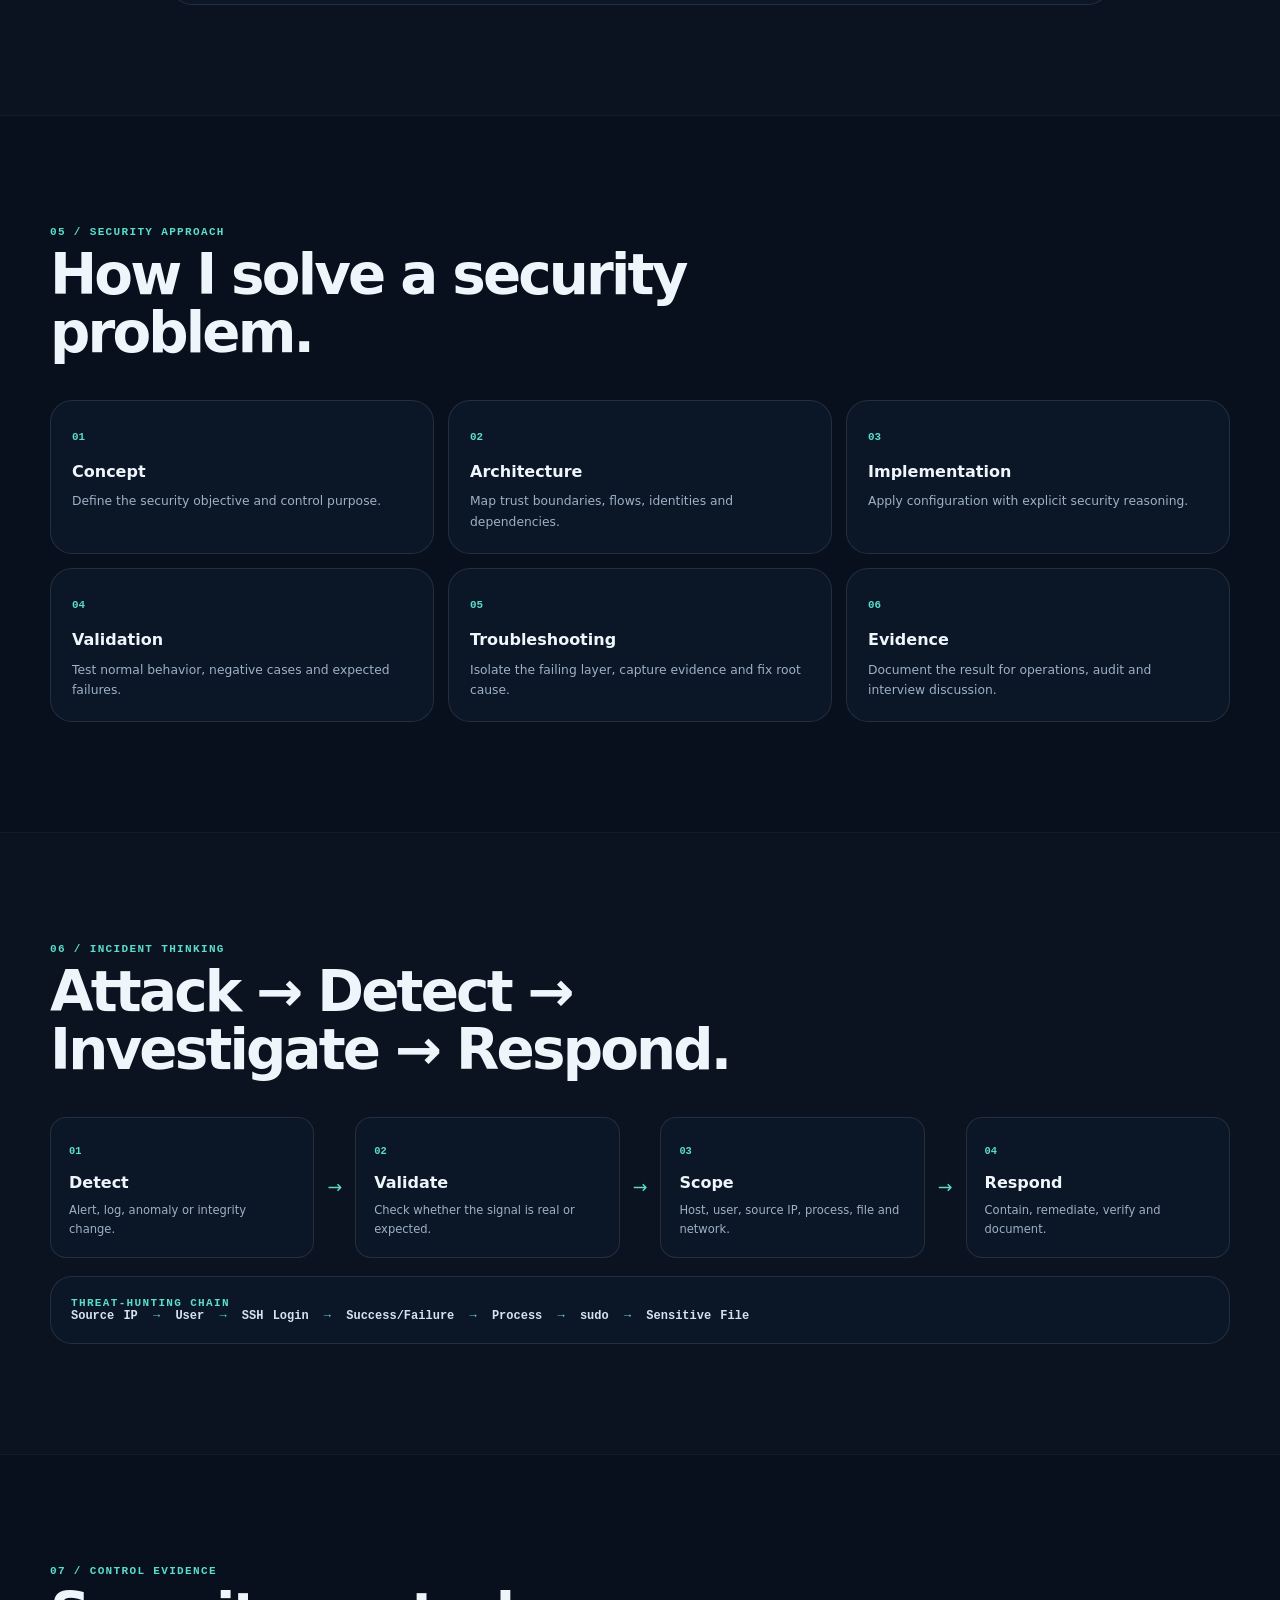
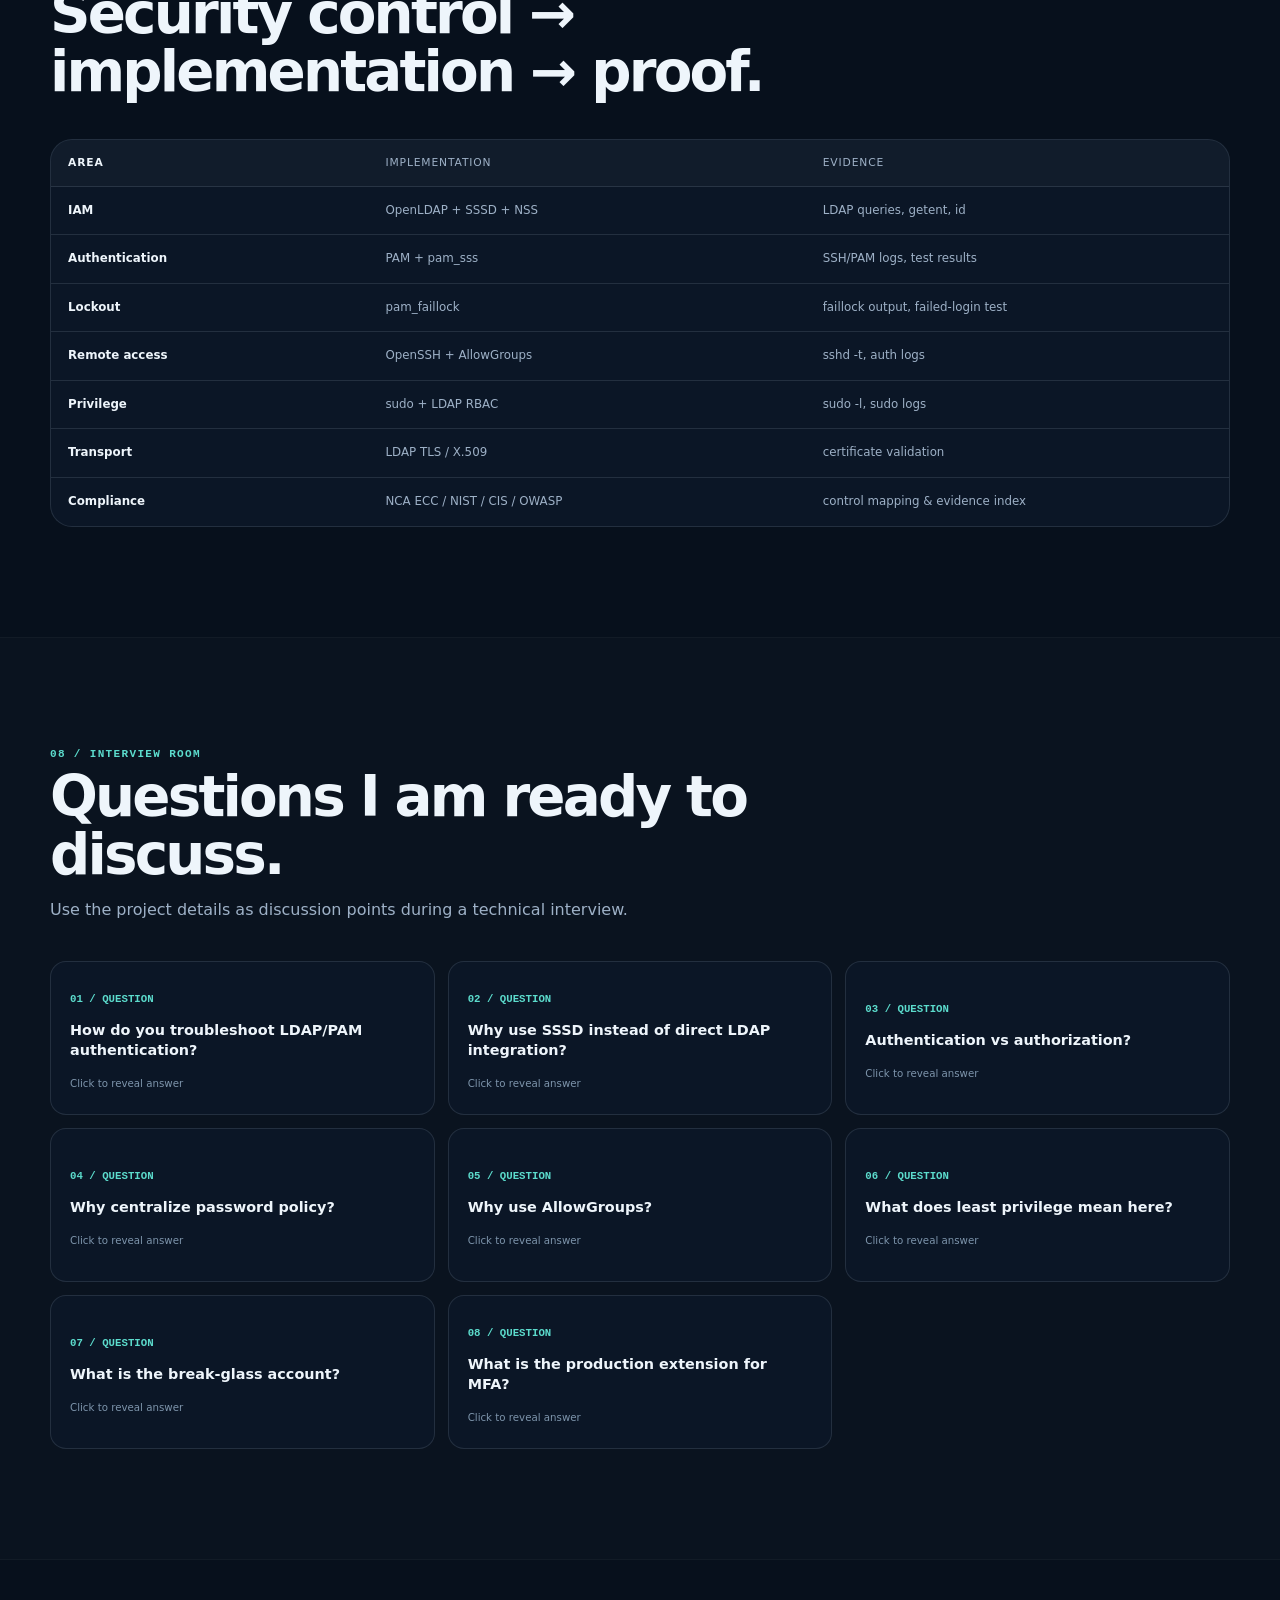
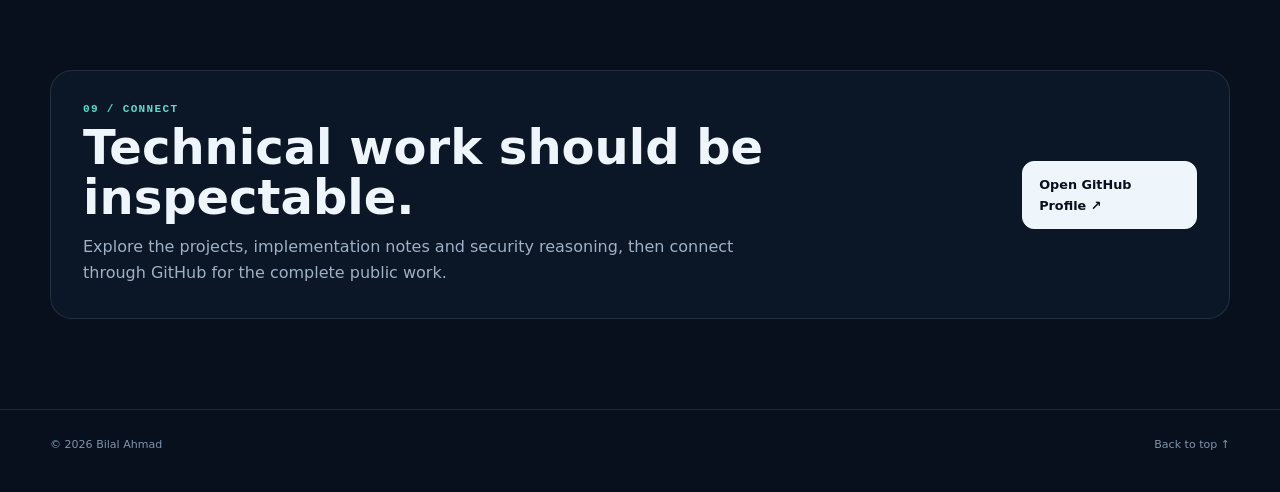
==== commit 0ffe8b5a: "Bust browser cache for fixed portfolio stylesheet and scripts" ====
--- a/index.html
+++ b/index.html
@@ -6,7 +6,7 @@
   <meta name="description" content="Bilal Ahmad — Cyber Security Engineer, SOC Analyst and Application Security portfolio.">
   <meta name="theme-color" content="#07101c">
   <title>Bilal Ahmad | Cyber Security Portfolio</title>
-  <link rel="stylesheet" href="style.css">
+  <link rel="stylesheet" href="style.css?v=20261014-lab12-fix2">
 </head>
 <body>
   <div class="noise" aria-hidden="true"></div>
@@ -244,7 +244,7 @@
     </article>
   </div>
 
-  <script src="data/projects.js?v=20261014-lab12"></script>
-  <script src="app.js?v=20261014-lab12"></script>
+  <script src="data/projects.js?v=20261014-lab12-fix2"></script>
+  <script src="app.js?v=20261014-lab12-fix2"></script>
 </body>
 </html>
--- a/style.css
+++ b/style.css
@@ -36,7 +36,7 @@
 .dot{width:9px;height:9px;border-radius:50%}.red{background:#ff716b}.yellow{background:var(--warn)}.green{background:#6ed898}
 .console-title{margin-left:8px;color:#7d91a7;font:600 .7rem ui-monospace,monospace}.console-body{padding:26px;font:600 .74rem ui-monospace,monospace}
 .console-body p{margin-bottom:13px;color:#b9c9db}.prompt{color:var(--accent)}.out{padding-left:14px;color:#eef7ff}.muted{color:#bdccdc}.accent{color:var(--accent)}.cursor{animation:blink 1s steps(1,start) infinite}
-.reveal{opacity:1;transform:none;transition:opacity .55s ease,transform .55s ease}.js-ready .reveal:not(.seen){opacity:0;transform:translateY(16px)}.reveal.seen{opacity:1;transform:none}@keyframes blink{50%{opacity:0}}
+.reveal{opacity:1;transform:none;transition:opacity .55s ease,transform .55s ease}.js-ready .reveal:not(.seen){opacity:1;transform:none}.reveal.seen{opacity:1;transform:none}@keyframes blink{50%{opacity:0}}
 .section{padding:110px 0}.alt{background:rgba(255,255,255,.015);border-top:1px solid rgba(255,255,255,.03);border-bottom:1px solid rgba(255,255,255,.03)}
 .section-head{max-width:790px;margin-bottom:38px}.section-head h2{font-size:clamp(2rem,4.4vw,3.55rem);line-height:1.03;letter-spacing:-.05em;margin-top:8px}.section-sub{color:var(--muted);margin-top:13px;max-width:730px}
 .about-grid{display:grid;grid-template-columns:1.1fr .9fr;gap:34px}.about-story p{color:var(--muted);font-size:1rem;margin-bottom:15px}
